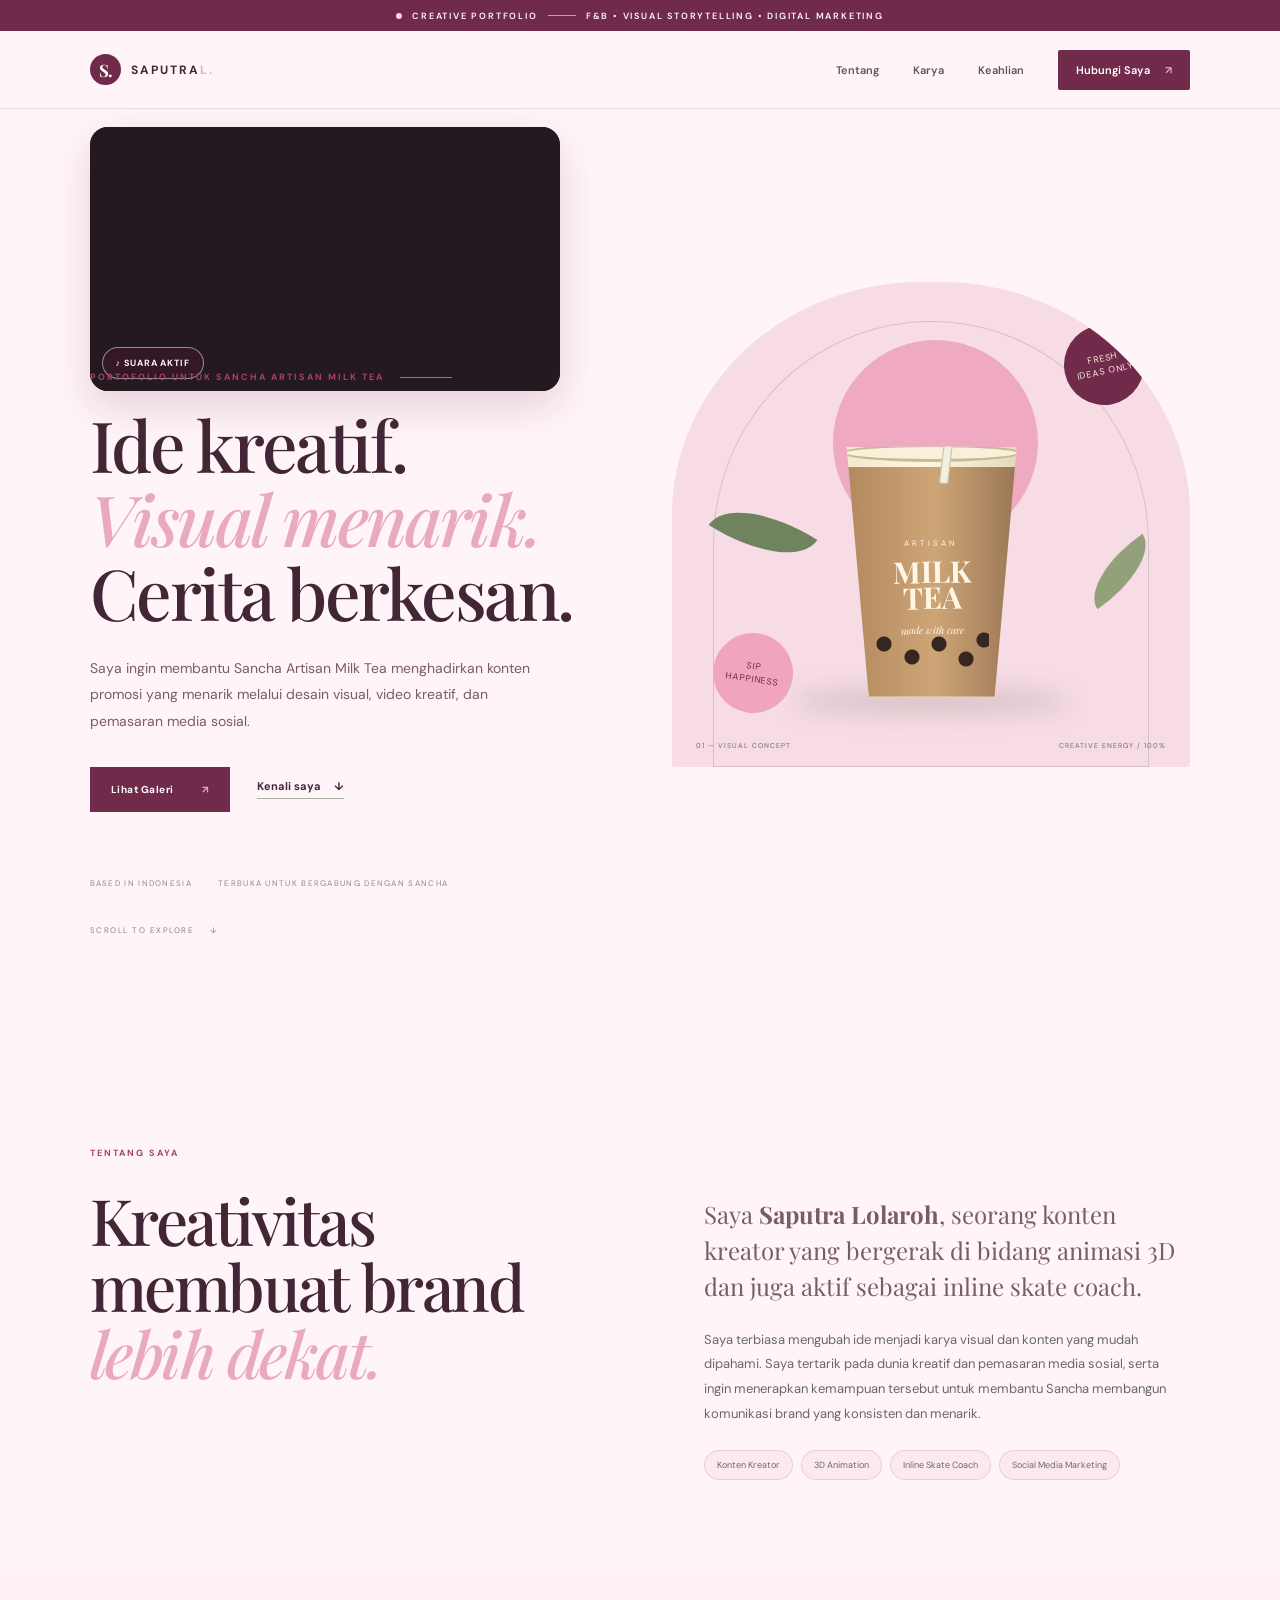
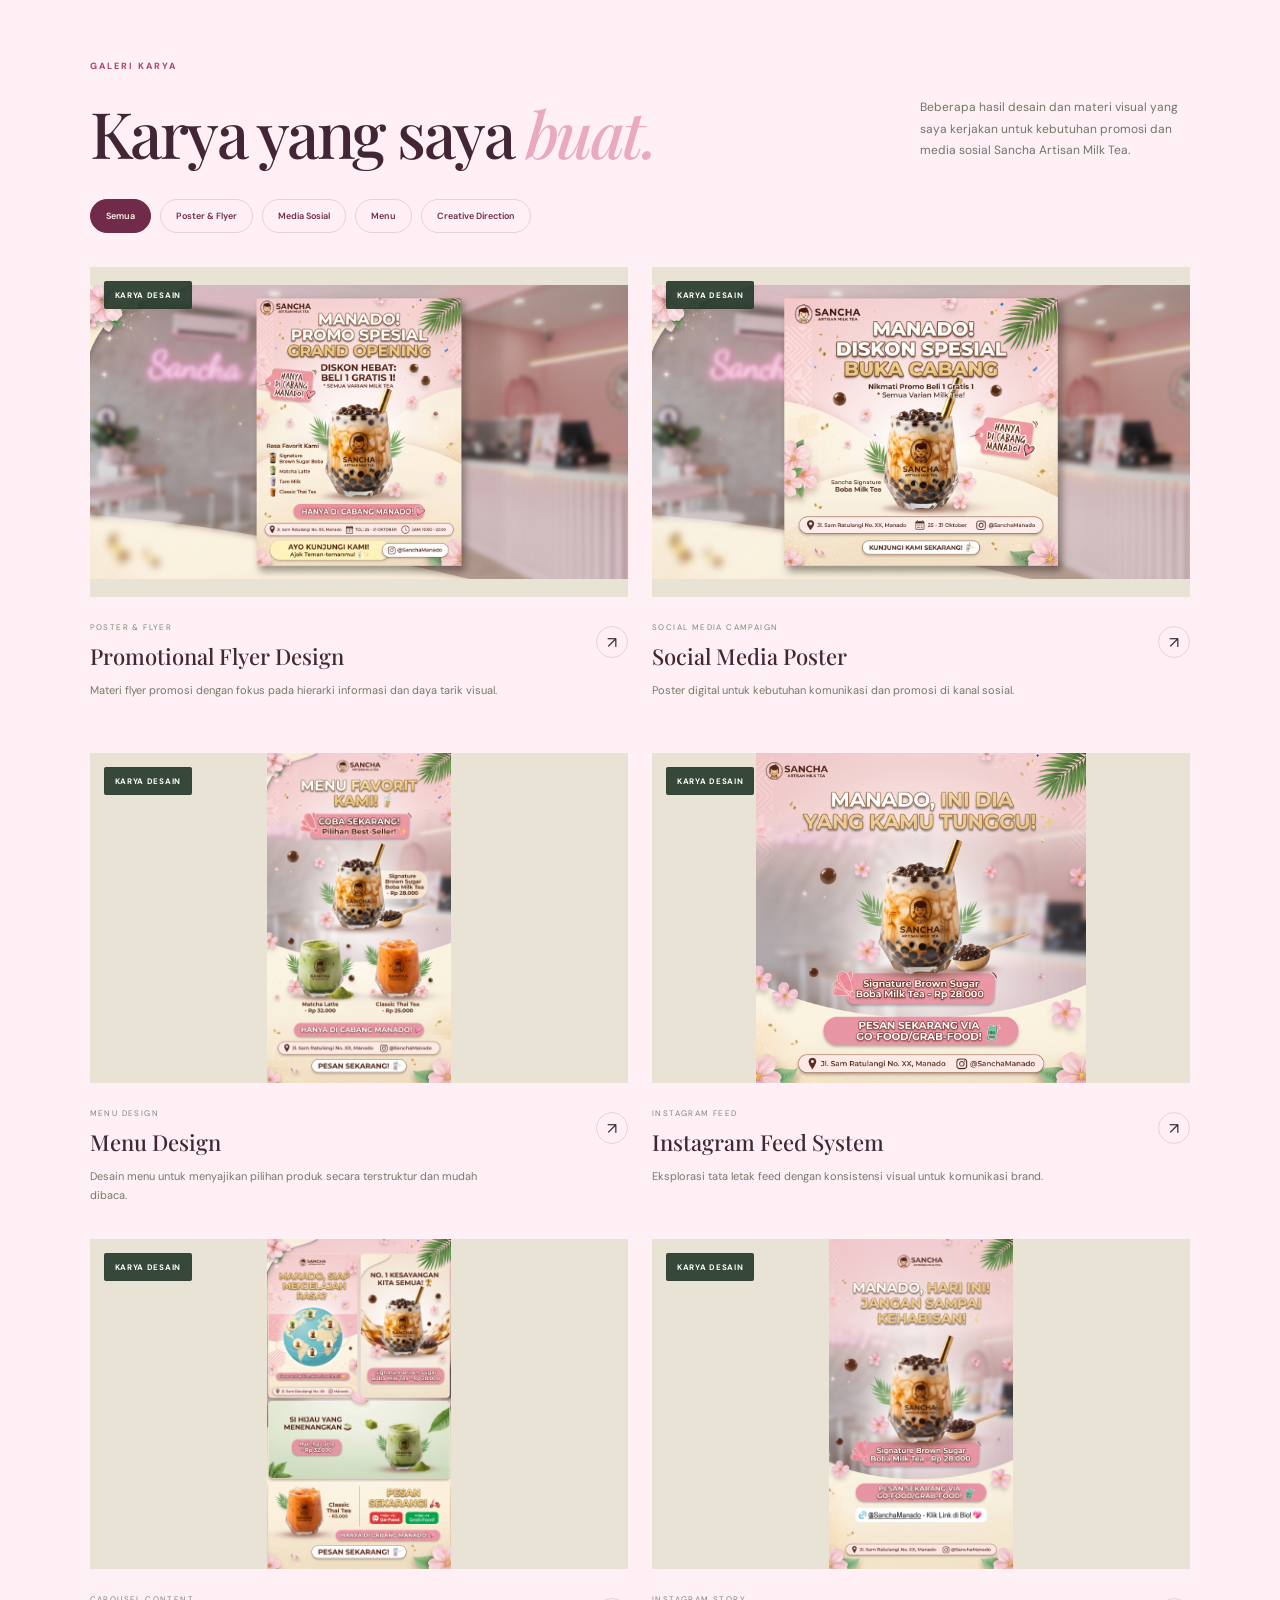
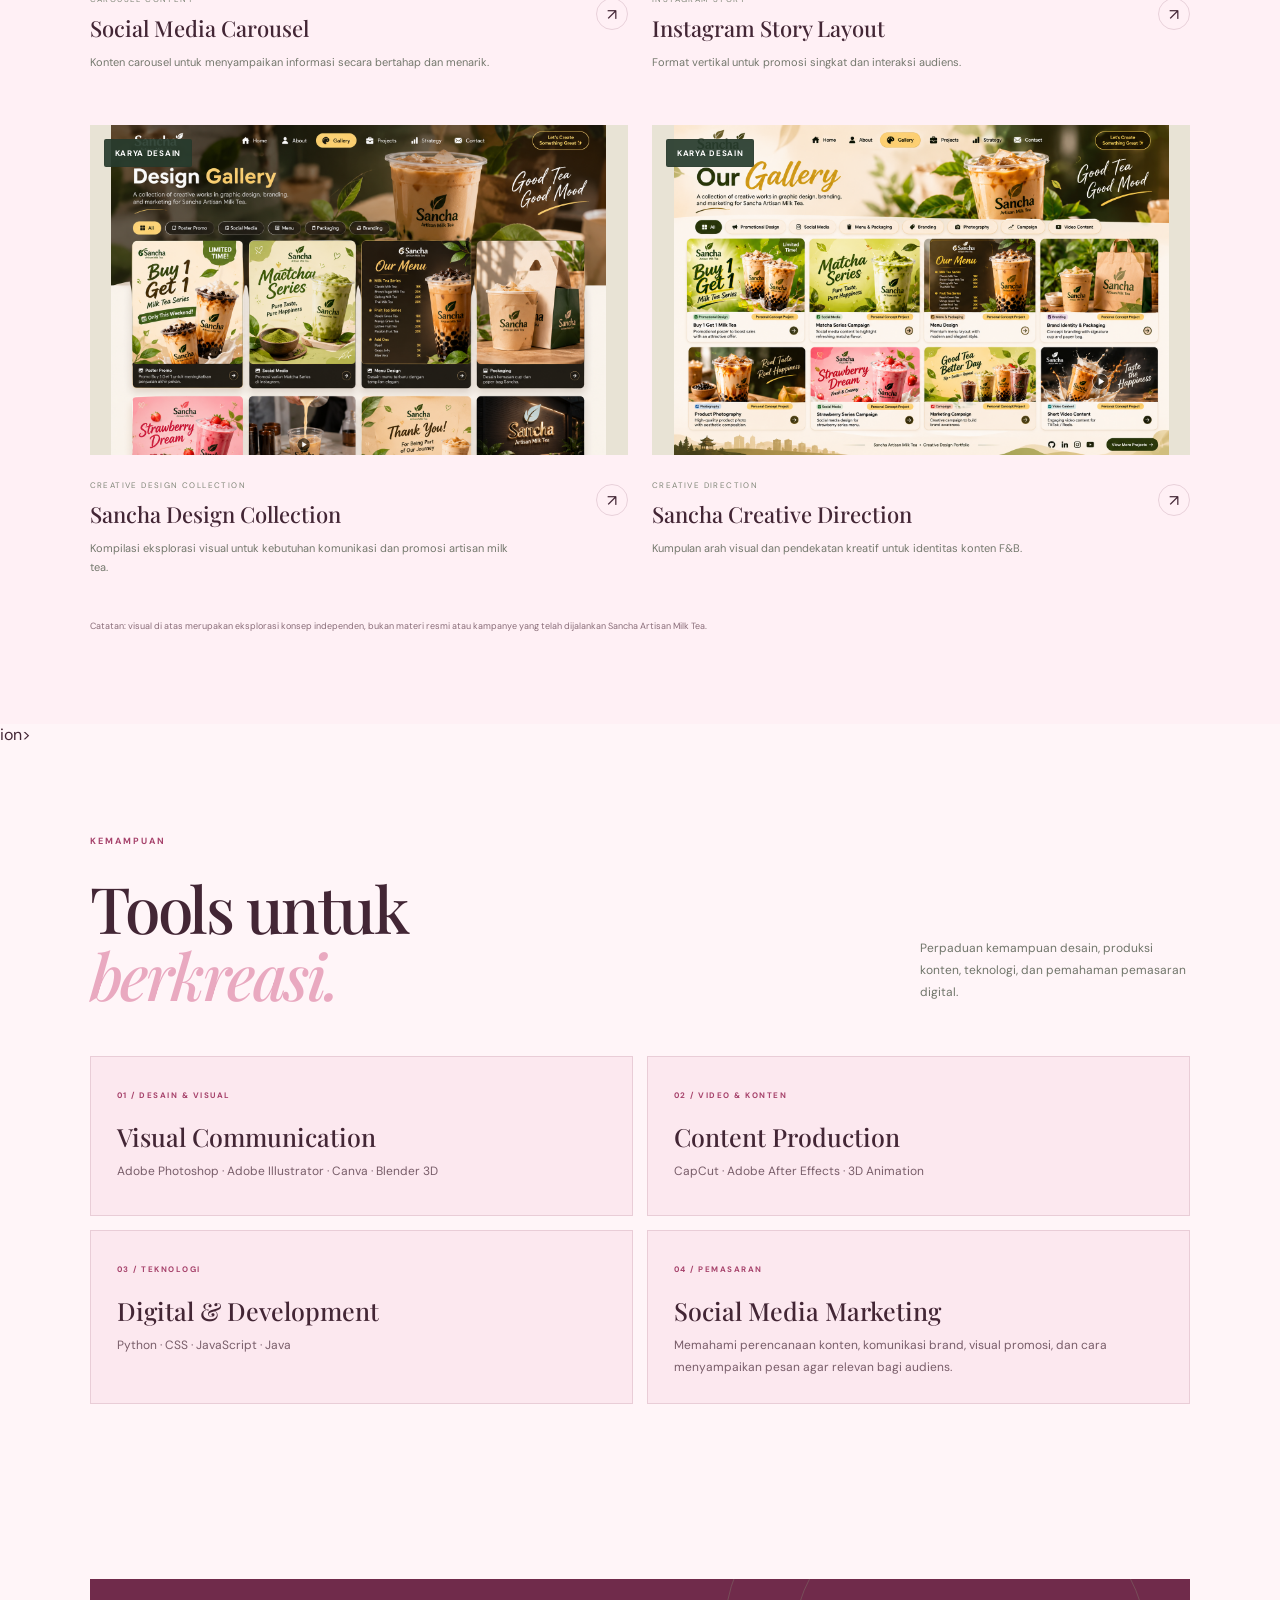
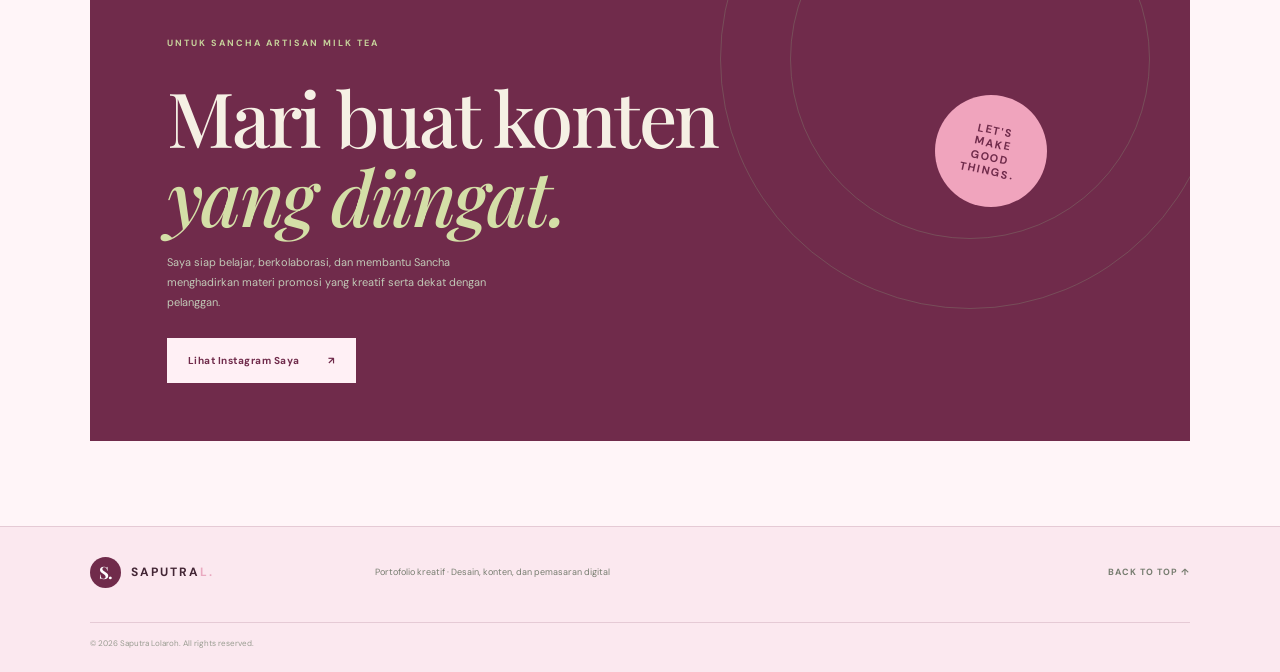
==== index.html @ 36042a4c "Set hero video to attempt audible autoplay" ====
<!doctype html>
<html lang="id">
<head>
  <meta charset="utf-8">
  <meta name="viewport" content="width=device-width, initial-scale=1">
  <meta name="theme-color" content="#f7f4ec">
  <meta name="description" content="Creative design, content creation, and digital marketing portfolio by Saputra Lolaroh.">
  <title>Saputra Lolaroh — Creative Design & Marketing</title>
  <link rel="preconnect" href="https://fonts.googleapis.com">
  <link rel="preconnect" href="https://fonts.gstatic.com" crossorigin>
  <link href="https://fonts.googleapis.com/css2?family=DM+Sans:wght@400;500;600;700&family=Playfair+Display:wght@500;600;700&display=swap" rel="stylesheet">
  <link rel="stylesheet" href="assets/css/style.css">
  <script defer src="assets/js/main.js"></script>
</head>
<body>
  <div class="announcement"><span class="dot"></span> CREATIVE PORTFOLIO <span class="announcement-line"></span> F&B • VISUAL STORYTELLING • DIGITAL MARKETING</div>
  <header class="site-header">
    <a class="brand" href="#home" aria-label="Saputra Lolaroh home"><span class="brand-mark">S.</span><span>SAPUTRA<span class="brand-light">L.</span></span></a>
    <button class="menu-toggle" aria-label="Buka navigasi" aria-expanded="false"><span></span><span></span></button>
    <nav class="nav-links" aria-label="Navigasi utama">
      <a href="#about">Tentang</a><a href="#work">Karya</a><a href="#skills">Keahlian</a>
      <a class="nav-contact" href="#contact">Hubungi Saya <span>↗</span></a>
    </nav>
  </header>
  <main>
    <section class="hero section-wrap" id="home">
      <div class="hero-video-bg"><video id="heroCreativeVideo" autoplay loop playsinline preload="auto"><source src="assets/videos/apalah%20estetik%2C%2C%20so%20muak%2C.mp4" type="video/mp4">Browser Anda tidak mendukung pemutaran video.</video><button class="hero-video-sound" type="button" aria-controls="heroCreativeVideo" aria-pressed="true">♪ SUARA AKTIF</button></div>
      <div class="hero-copy">
        <p class="eyebrow"><span>PORTOFOLIO UNTUK SANCHA ARTISAN MILK TEA</span><span class="eyebrow-rule"></span></p>
        <h1>Ide kreatif.<br><em>Visual menarik.</em><br>Cerita berkesan.</h1>
        <p class="hero-lead">Saya ingin membantu Sancha Artisan Milk Tea menghadirkan konten promosi yang menarik melalui desain visual, video kreatif, dan pemasaran media sosial.</p>
        <div class="hero-actions"><a class="button button-dark" href="#work">Lihat Galeri <span>↗</span></a><a class="text-link" href="#about">Kenali saya <span>↓</span></a></div>
        <div class="hero-meta"><span>BASED IN INDONESIA</span><span>TERBUKA UNTUK BERGABUNG DENGAN SANCHA</span></div>
      </div>
      <div class="hero-art" aria-label="Ilustrasi konseptual minuman artisan milk tea">
        <div class="art-sticker sticker-top">FRESH<br>IDEAS ONLY</div>
        <div class="sun-disc"></div><div class="art-leaf leaf-one"></div><div class="art-leaf leaf-two"></div>
        <div class="cup-shadow"></div><div class="drink-cup"><div class="cup-lid"></div><div class="cup-straw"></div><div class="cup-liquid"></div><div class="cup-pearls"></div><div class="cup-label"><small>ARTISAN</small><b>MILK<br>TEA</b><i>made with care</i></div></div>
        <div class="art-caption"><span>01 — VISUAL CONCEPT</span><span>CREATIVE ENERGY / 100%</span></div>
        <div class="art-sticker sticker-bottom">SIP<br>HAPPINESS</div>
      </div>
      <div class="hero-scroll">SCROLL TO EXPLORE <span>↓</span></div>
    </section>
    <section class="about section-wrap" id="about">
      <div class="section-kicker">TENTANG SAYA</div>
      <div class="about-grid"><h2>Kreativitas<br>membuat brand<br><em>lebih dekat.</em></h2><div class="about-text"><p class="large-copy">Saya <strong>Saputra Lolaroh</strong>, seorang konten kreator yang bergerak di bidang animasi 3D dan juga aktif sebagai inline skate coach.</p><p>Saya terbiasa mengubah ide menjadi karya visual dan konten yang mudah dipahami. Saya tertarik pada dunia kreatif dan pemasaran media sosial, serta ingin menerapkan kemampuan tersebut untuk membantu Sancha membangun komunikasi brand yang konsisten dan menarik.</p><div class="about-tags"><span>Konten Kreator</span><span>3D Animation</span><span>Inline Skate Coach</span><span>Social Media Marketing</span></div></div></div>
    </section>
    <section class="work-section" id="work">
      <div class="section-wrap">
        <div class="section-heading"><div><div class="section-kicker">GALERI KARYA</div><h2>Karya yang saya <em>buat.</em></h2></div><p>Beberapa hasil desain dan materi visual yang saya kerjakan untuk kebutuhan promosi dan media sosial Sancha Artisan Milk Tea.</p></div>
        <div class="work-grid">
          <article class="work-card work-feature"><a href="#contact" class="work-visual visual-campaign"><span class="concept-label">CONCEPT PROJECT</span><div class="campaign-sun"></div><div class="campaign-copy"><small>YOUR DAILY LITTLE JOY</small><strong>MAKE<br>IT A<br>MATCHA<br>MOMENT.</strong><i>sip • smile • repeat</i></div><div class="campaign-cup">M</div><span class="visual-index">01 / CAMPAIGN ART</span></a><div class="work-info"><div><span class="work-type">CAMPAIGN VISUAL</span><h3>Matcha Moment</h3></div><span class="work-arrow">↗</span></div><p class="work-description">Arah visual promosi minuman matcha dengan nuansa playful, fresh, dan mudah dikenali di media sosial.</p></article>
          <article class="work-card"><a href="#contact" class="work-visual visual-social"><span class="concept-label">CONCEPT PROJECT</span><div class="social-top">A LITTLE<br><em>ME-TIME.</em></div><div class="social-glass"><div></div></div><div class="social-bottom">TAKE A SIP<br>AND RESET.</div><span class="visual-index">02 / SOCIAL POST</span></a><div class="work-info"><div><span class="work-type">SOCIAL MEDIA</span><h3>Slow Sip Sunday</h3></div><span class="work-arrow">↗</span></div><p class="work-description">Konsep konten lifestyle untuk membangun kedekatan emosional dengan audiens.</p></article>
          <article class="work-card"><a href="#contact" class="work-visual visual-menu"><span class="concept-label">CONCEPT PROJECT</span><div class="menu-sheet"><small>THE ART OF TEA</small><b>Find your<br>perfect blend.</b><span>01 — CLASSIC MILK TEA</span><span>02 — BROWN SUGAR</span><span>03 — MATCHA CLOUD</span><i>BREWED FOR YOUR MOMENT</i></div><span class="visual-index">03 / MENU DIRECTION</span></a><div class="work-info"><div><span class="work-type">MENU & BRANDING</span><h3>The Tea Edit</h3></div><span class="work-arrow">↗</span></div><p class="work-description">Eksplorasi layout menu yang editorial, rapi, dan membantu pelanggan memilih produk.</p></article>
          <article class="work-card"><a href="#contact" class="work-visual visual-photo"><span class="concept-label">CONCEPT PROJECT</span><div class="photo-orb"></div><div class="photo-glass"><span></span><b>TEA<br>TIME</b></div><div class="photo-caption">A MOMENT<br>WORTH SAVORING</div><span class="visual-index">04 / PRODUCT STORY</span></a><div class="work-info"><div><span class="work-type">PRODUCT STORYTELLING</span><h3>Made to Savor</h3></div><span class="work-arrow">↗</span></div><p class="work-description">Konsep art direction untuk menonjolkan tekstur, warna, dan daya tarik produk minuman.</p></article>
        </div>
        <p class="portfolio-note">Catatan: visual di atas merupakan eksplorasi konsep independen, bukan materi resmi atau kampanye yang telah dijalankan Sancha Artisan Milk Tea.</p>
      </div>
    </section>

ion>
    <section class="skills-section section-wrap" id="skills">
      <div class="section-heading"><div><div class="section-kicker">KEMAMPUAN</div><h2>Tools untuk<br><em>berkreasi.</em></h2></div><p>Perpaduan kemampuan desain, produksi konten, teknologi, dan pemahaman pemasaran digital.</p></div>
      <div class="skills-groups">
        <article class="skill-group"><span>01 / DESAIN & VISUAL</span><h3>Visual Communication</h3><p>Adobe Photoshop · Adobe Illustrator · Canva · Blender 3D</p></article>
        <article class="skill-group"><span>02 / VIDEO & KONTEN</span><h3>Content Production</h3><p>CapCut · Adobe After Effects · 3D Animation</p></article>
        <article class="skill-group"><span>03 / TEKNOLOGI</span><h3>Digital & Development</h3><p>Python · CSS · JavaScript · Java</p></article>
        <article class="skill-group"><span>04 / PEMASARAN</span><h3>Social Media Marketing</h3><p>Memahami perencanaan konten, komunikasi brand, visual promosi, dan cara menyampaikan pesan agar relevan bagi audiens.</p></article>
      </div>
    </section>
    <section class="contact section-wrap" id="contact"><div class="contact-card"><div class="section-kicker">UNTUK SANCHA ARTISAN MILK TEA</div><h2>Mari buat konten<br><em>yang diingat.</em></h2><p>Saya siap belajar, berkolaborasi, dan membantu Sancha menghadirkan materi promosi yang kreatif serta dekat dengan pelanggan.</p><a class="button button-light" href="https://www.instagram.com/lolaroh_saputra/" target="_blank" rel="noopener noreferrer">Lihat Instagram Saya <span>↗</span></a><div class="contact-orbit orbit-a"></div><div class="contact-orbit orbit-b"></div><div class="contact-stamp">LET'S<br>MAKE<br>GOOD<br>THINGS.</div></div></section>
  </main>
  <footer class="footer"><a class="brand" href="#home"><span class="brand-mark">S.</span><span>SAPUTRA<span class="brand-light">L.</span></span></a><p>Portofolio kreatif · Desain, konten, dan pemasaran digital</p><a href="#home">BACK TO TOP ↑</a><small>© <span id="year"></span> Saputra Lolaroh. All rights reserved.</small></footer>
</body>
</html>
---- assets/css/style.css ----
:root{--paper:#f7f4ec;--ink:#202b22;--green:#536b45;--deep:#263b2d;--lime:#d9e4a6;--peach:#edaa88;--muted:#777b6f;--line:rgba(32,43,34,.16);--serif:"Playfair Display",Georgia,serif;--sans:"DM Sans",Arial,sans-serif}*{box-sizing:border-box}html{scroll-behavior:smooth;scroll-padding-top:90px}body{margin:0;background:var(--paper);color:var(--ink);font-family:var(--sans);-webkit-font-smoothing:antialiased}a{color:inherit;text-decoration:none}.announcement{height:31px;background:var(--deep);color:#f5f1e8;display:flex;align-items:center;justify-content:center;gap:10px;font-size:9px;letter-spacing:1.8px;font-weight:600}.dot{width:6px;height:6px;background:var(--lime);border-radius:50%}.announcement-line{height:1px;width:28px;background:#87917d}.site-header{height:78px;padding:0 7vw;display:flex;align-items:center;justify-content:space-between;border-bottom:1px solid var(--line);position:sticky;top:0;background:rgba(247,244,236,.94);backdrop-filter:blur(14px);z-index:20}.brand{display:flex;align-items:center;gap:10px;font-size:12px;font-weight:700;letter-spacing:2px}.brand-mark{width:31px;height:31px;border-radius:50%;background:var(--green);color:white;display:grid;place-items:center;font-family:var(--serif);font-size:17px;letter-spacing:-1px}.brand-light{color:#8d9c70}.nav-links{display:flex;align-items:center;gap:34px;font-size:11px;font-weight:600}.nav-links>a:not(.nav-contact){color:#555d52;transition:color .2s}.nav-links>a:hover{color:var(--green)}.nav-contact{background:var(--deep);color:white;padding:13px 18px;border-radius:2px}.nav-contact span{margin-left:12px;color:var(--lime)}.menu-toggle{display:none;background:none;border:0}.section-wrap{width:min(1120px,86vw);margin:auto}.hero{min-height:670px;display:grid;grid-template-columns:1fr 1fr;align-items:center;gap:5vw;position:relative;padding-top:52px;padding-bottom:95px}.eyebrow,.section-kicker{font-size:9px;letter-spacing:2px;font-weight:700;color:var(--green)}.eyebrow{display:flex;align-items:center;gap:16px;margin-bottom:25px}.eyebrow-rule{height:1px;width:52px;background:var(--green)}h1,h2,h3,p{margin-top:0}h1,h2{font-family:var(--serif);font-weight:500;letter-spacing:-2.5px}h1{font-size:clamp(54px,6vw,82px);line-height:.99;margin-bottom:25px}h1 em,h2 em{font-weight:500;color:var(--green)}.hero-lead{max-width:420px;font-size:14px;line-height:1.9;color:#62675e}.hero-actions{display:flex;align-items:center;gap:27px;margin-top:32px}.button{display:inline-flex;align-items:center;gap:28px;padding:16px 21px;font-size:10px;font-weight:700;letter-spacing:.5px;transition:transform .2s,background .2s}.button:hover{transform:translateY(-3px)}.button-dark{background:var(--deep);color:white}.button-dark span{color:var(--lime)}.text-link{font-size:11px;font-weight:700;border-bottom:1px solid #aab19f;padding-bottom:5px}.text-link span{margin-left:10px}.hero-meta{display:flex;gap:26px;margin-top:66px;color:#8a8c81;font-size:8px;letter-spacing:1.3px}.hero-art{height:485px;position:relative;background:#e8e9d8;overflow:hidden;border-radius:48% 48% 3px 3px;isolation:isolate}.hero-art:before{content:"";position:absolute;inset:8% 8% 0;border:1px solid rgba(83,107,69,.22);border-radius:50% 50% 0 0}.sun-disc{position:absolute;width:205px;height:205px;border-radius:50%;background:#e9b08c;top:12%;left:31%;opacity:.9}.drink-cup{position:absolute;width:185px;height:250px;left:calc(50% - 92px);top:34%;background:linear-gradient(90deg,#f2e7c9,#fff6df 48%,#e4d5b5);clip-path:polygon(4% 0,96% 0,84% 100%,16% 100%);box-shadow:0 30px 40px #394c3030}.cup-lid{position:absolute;top:-3px;left:2%;width:96%;height:18px;border-radius:50%;background:#f8f0db;border:3px solid #c6b995}.cup-straw{position:absolute;z-index:3;width:9px;height:115px;background:#f4f0df;top:-78px;left:58%;transform:rotate(7deg);border:1px solid #c8bca0}.cup-liquid{position:absolute;inset:20px 0 0;background:linear-gradient(90deg,#a8794e,#c69a68 52%,#8b6545);opacity:.88;clip-path:polygon(0 0,100% 0,84% 100%,16% 100%)}.cup-pearls{position:absolute;z-index:2;bottom:20px;left:35px;width:115px;height:45px;background:radial-gradient(circle at 10px 12px,#35271f 0 7px,transparent 8px),radial-gradient(circle at 38px 25px,#35271f 0 7px,transparent 8px),radial-gradient(circle at 65px 12px,#35271f 0 7px,transparent 8px),radial-gradient(circle at 92px 27px,#35271f 0 7px,transparent 8px),radial-gradient(circle at 110px 8px,#35271f 0 7px,transparent 8px)}.cup-label{position:absolute;z-index:4;top:83px;left:28px;width:130px;text-align:center;color:#fff7e5;transform:rotate(-1deg)}.cup-label small{font-size:8px;letter-spacing:3px}.cup-label b{display:block;font-family:var(--serif);font-size:30px;line-height:.85;margin:8px 0}.cup-label i{font-family:var(--serif);font-size:10px}.cup-shadow{position:absolute;bottom:11%;left:23%;width:54%;height:23px;background:#4c5b3d35;filter:blur(12px);border-radius:50%}.art-leaf{position:absolute;width:100px;height:45px;background:#6f835e;border-radius:100% 0 100% 0;z-index:2}.leaf-one{left:8%;top:47%;transform:rotate(32deg)}.leaf-two{right:4%;top:55%;transform:rotate(145deg) scale(.8);background:#93a17a}.art-sticker{position:absolute;z-index:5;background:var(--deep);color:#f6f0de;width:80px;height:80px;border-radius:50%;display:grid;place-content:center;text-align:center;font-size:9px;line-height:1.4;letter-spacing:1px;transform:rotate(-12deg)}.sticker-top{top:9%;right:9%}.sticker-bottom{bottom:11%;left:8%;background:var(--peach);color:var(--deep);transform:rotate(9deg)}.art-caption{position:absolute;bottom:17px;left:24px;right:24px;display:flex;justify-content:space-between;font-size:7px;letter-spacing:1px;color:#64715b}.hero-scroll{position:absolute;bottom:27px;left:0;font-size:8px;letter-spacing:1.5px;color:#85887e}.hero-scroll span{margin-left:12px}.ticker{background:var(--lime);overflow:hidden;white-space:nowrap;padding:17px 0;color:var(--deep);font-size:10px;letter-spacing:2px;font-weight:700}.ticker div{width:max-content;animation:marquee 28s linear infinite}.ticker b{padding:0 32px;color:var(--green)}@keyframes marquee{to{transform:translateX(-40%)}}.about{padding-top:125px;padding-bottom:130px}.section-kicker{margin-bottom:28px}.about-grid{display:grid;grid-template-columns:1fr 1fr;gap:10vw}.about h2,.section-heading h2,.services h2,.process-grid h2,.contact h2{font-size:clamp(48px,5vw,68px);line-height:1.04;margin:0}.about-text{padding-top:9px;max-width:480px}.large-copy{font-family:var(--serif);font-size:24px;line-height:1.5;color:var(--deep)}.about-text>p:not(.large-copy){font-size:13px;line-height:1.9;color:#666b60}.about-tags{display:flex;flex-wrap:wrap;gap:8px;margin-top:24px}.about-tags span{border:1px solid var(--line);border-radius:30px;padding:8px 12px;font-size:9px;color:#68705f}.work-section{background:#eeeee4;padding:105px 0 110px}.section-heading{display:flex;justify-content:space-between;align-items:end;margin-bottom:48px}.section-heading h2{font-size:clamp(48px,5vw,66px)}.section-heading>p{width:270px;font-size:12px;line-height:1.8;color:#70756a;margin:0 0 5px}.work-grid{display:grid;grid-template-columns:1fr 1fr;gap:55px 28px}.work-card{min-width:0}.work-visual{height:340px;display:block;position:relative;overflow:hidden}.concept-label{position:absolute;top:17px;left:17px;z-index:5;font-size:7px;letter-spacing:1.3px;background:#f7f4ec;color:var(--deep);padding:7px 9px}.visual-index{position:absolute;bottom:15px;left:17px;font-size:7px;letter-spacing:1.4px;color:rgba(255,255,255,.85)}.visual-campaign{background:#d6dfbb;color:#30412d}.campaign-sun{position:absolute;width:200px;height:200px;border-radius:50%;background:#f1b18e;right:11%;top:14%}.campaign-copy{position:absolute;z-index:2;left:10%;top:20%;display:flex;flex-direction:column}.campaign-copy small{font-size:8px;letter-spacing:2px}.campaign-copy strong{font-family:var(--serif);font-size:52px;line-height:.86;letter-spacing:-2px;margin:12px 0}.campaign-copy i{font-family:var(--serif);font-size:13px}.campaign-cup{position:absolute;right:13%;bottom:13%;width:104px;height:150px;background:linear-gradient(90deg,#b8c58d,#f3e9c6 55%,#a9b47e);clip-path:polygon(0 0,100% 0,83% 100%,17% 100%);display:grid;place-items:center;font-family:var(--serif);font-size:40px;color:#64784c;transform:rotate(9deg);box-shadow:0 15px 25px #4e5e3430}.visual-social{background:#dfb29a;color:#453a2e}.social-top{position:absolute;top:17%;left:12%;font-family:var(--serif);font-size:42px;line-height:.9}.social-top em{color:#f8e7ca}.social-glass{position:absolute;width:126px;height:170px;right:18%;bottom:10%;background:linear-gradient(90deg,#f3e0bcaa,#fff4d9dd 48%,#d7c29b99);clip-path:polygon(4% 0,96% 0,84% 100%,16% 100%);border:1px solid #fff9}.social-glass:before{content:"";position:absolute;top:-10px;left:0;width:100%;height:20px;border-radius:50%;background:#fff0d5;border:2px solid #aa9877}.social-glass div{position:absolute;inset:18px 0 0;background:linear-gradient(#a47b56,#d4b17d);opacity:.8}.social-bottom{position:absolute;left:12%;bottom:16%;font-size:9px;line-height:1.6;letter-spacing:2px;font-weight:700}.visual-menu{background:#536b45;color:#f8f2e5;display:grid;place-items:center}.menu-sheet{width:65%;height:77%;background:#f3eddd;color:#364632;padding:24px 27px;display:flex;flex-direction:column;box-shadow:12px 13px 0 #2f432d}.menu-sheet small{font-size:7px;letter-spacing:2px}.menu-sheet b{font-family:var(--serif);font-size:28px;line-height:1.05;margin:15px 0 18px}.menu-sheet span{font-size:8px;letter-spacing:.7px;padding:9px 0;border-top:1px solid #c7c8b7}.menu-sheet i{font-size:7px;letter-spacing:1.5px;margin-top:auto}.visual-photo{background:#e9d5b5;color:#3d4934}.photo-orb{position:absolute;width:230px;height:230px;border-radius:50%;background:#d39b6c;top:8%;left:25%}.photo-glass{position:absolute;left:38%;top:20%;width:130px;height:210px;background:linear-gradient(90deg,#b1a276dd,#fff2c7e8 50%,#9e8c5ddd);clip-path:polygon(0 0,100% 0,84% 100%,16% 100%);display:grid;place-content:center;text-align:center;transform:rotate(-8deg);box-shadow:0 20px 20px #5d493333}.photo-glass:before{content:"";position:absolute;top:-8px;left:0;width:100%;height:20px;border-radius:50%;background:#f7edcf;border:2px solid #9b8b65}.photo-glass span{position:absolute;bottom:15px;left:20px;width:90px;height:35px;background:radial-gradient(circle,#493326 0 6px,transparent 7px) 0 0/23px 20px}.photo-glass b{font-family:var(--serif);font-size:30px;color:#526044}.photo-caption{position:absolute;left:9%;top:18%;font-size:9px;letter-spacing:2px;line-height:1.7}.work-info{display:flex;align-items:center;justify-content:space-between;margin-top:17px}.work-type{font-size:8px;letter-spacing:1.4px;color:#818779}.work-info h3{font-family:var(--serif);font-size:25px;font-weight:500;margin:6px 0 0}.work-arrow{width:32px;height:32px;border:1px solid var(--line);border-radius:50%;display:grid;place-items:center}.work-description{font-size:11px;line-height:1.7;color:#74786d;max-width:420px;margin:10px 0 0}.portfolio-note{font-size:9px;color:#85897e;line-height:1.7;margin:42px 0 0}.services{padding-top:120px;padding-bottom:120px}.services-head{display:flex;justify-content:space-between;align-items:end;margin-bottom:48px}.services-head>p{width:285px;font-size:12px;line-height:1.8;color:#70756a;margin-bottom:5px}.service-list{border-top:1px solid var(--line)}.service-row{display:grid;grid-template-columns:70px 1fr 35px;align-items:center;padding:25px 4px;border-bottom:1px solid var(--line);transition:padding .25s}.service-row:hover{padding-left:14px;padding-right:14px}.service-no{font-size:10px;color:#929889}.service-row h3{font-family:var(--serif);font-weight:500;font-size:22px;margin:0 0 5px}.service-row p{font-size:10px;color:#7a7e73;margin:0}.service-symbol{font-size:18px;color:var(--green)}.toolkit{display:grid;grid-template-columns:170px 1fr;gap:20px;padding-top:36px}.toolkit>span{font-size:8px;letter-spacing:1.5px;color:#7b8274;font-weight:700}.toolkit>div{display:flex;flex-wrap:wrap;gap:10px;align-items:center}.toolkit b{font-size:9px;font-weight:600;padding:9px 13px;border:1px solid var(--line);border-radius:2px}.toolkit small{flex-basis:100%;font-size:9px;color:#898d82;margin-top:6px}.process-section{background:#e9e9dc;padding:105px 0}.process-grid{display:grid;grid-template-columns:1fr 1fr;gap:10vw}.process-intro{font-size:12px;line-height:1.8;color:#6e7468;max-width:320px;margin-top:23px}.steps{border-top:1px solid var(--line)}.step{display:grid;grid-template-columns:45px 1fr;gap:10px;padding:20px 0;border-bottom:1px solid var(--line)}.step>span{font-size:9px;color:var(--green);padding-top:5px}.step h3{font-family:var(--serif);font-size:20px;font-weight:500;margin:0 0 4px}.step p{font-size:10px;line-height:1.7;color:#74796e;margin:0}.contact{padding-top:110px;padding-bottom:110px}.contact-card{min-height:390px;background:var(--deep);color:#f5f0e4;position:relative;overflow:hidden;padding:58px 7%;isolation:isolate}.contact-card .section-kicker{color:#c6d29b}.contact h2{font-size:clamp(52px,6vw,76px);position:relative;z-index:2}.contact h2 em{color:#d4dfa7}.contact-card>p{position:relative;z-index:2;max-width:350px;font-size:11px;line-height:1.8;color:#c1c9b7;margin:18px 0 25px}.button-light{background:var(--lime);color:var(--deep);position:relative;z-index:3}.contact-orbit{position:absolute;border:1px solid #84947655;border-radius:50%;z-index:-1}.orbit-a{width:500px;height:500px;right:-30px;top:-170px}.orbit-b{width:360px;height:360px;right:40px;top:-100px}.contact-stamp{position:absolute;right:13%;top:25%;width:112px;height:112px;border-radius:50%;background:var(--peach);color:var(--deep);display:grid;place-content:center;text-align:center;font-size:11px;line-height:1.25;font-weight:700;letter-spacing:1.5px;transform:rotate(12deg)}.footer{padding:30px 7vw 24px;border-top:1px solid var(--line);display:grid;grid-template-columns:1fr 2fr 1fr;align-items:center;gap:20px}.footer p,.footer>a:not(.brand){font-size:9px;color:#777d70;margin:0}.footer>a:not(.brand){text-align:right;letter-spacing:1px;font-weight:700}.footer small{grid-column:1/-1;font-size:8px;color:#999c91;margin-top:14px;padding-top:15px;border-top:1px solid var(--line)}.reveal{opacity:0;transform:translateY(18px);transition:opacity .7s ease,transform .7s ease}.reveal.visible{opacity:1;transform:none}@media(max-width:800px){.site-header{padding:0 6vw}.nav-links{gap:18px}.hero{width:88vw;gap:3vw}.hero-art{height:400px}.hero-meta{gap:12px;flex-wrap:wrap}.section-wrap{width:88vw}.work-visual{height:290px}.campaign-copy strong{font-size:43px}.services-head>p,.section-heading>p{width:230px}}@media(max-width:620px){.announcement{font-size:7px;letter-spacing:1px}.site-header{height:68px}.menu-toggle{display:flex;flex-direction:column;gap:5px;padding:8px}.menu-toggle span{width:23px;height:1px;background:var(--deep);transition:transform .2s}.nav-links{display:none;position:absolute;top:68px;left:0;right:0;background:var(--paper);padding:25px 7vw 30px;flex-direction:column;align-items:flex-start;border-bottom:1px solid var(--line);gap:22px}.nav-links.open{display:flex}.menu-toggle[aria-expanded=true] span:first-child{transform:translateY(3px) rotate(45deg)}.menu-toggle[aria-expanded=true] span:last-child{transform:translateY(-3px) rotate(-45deg)}.hero{grid-template-columns:1fr;padding-top:62px;padding-bottom:80px;gap:40px}.hero-copy{order:1}.hero-art{order:2;height:390px;width:100%;max-width:430px;margin:auto}.hero-scroll{bottom:27px}.hero-meta{margin-top:42px;font-size:7px}h1{font-size:59px}.about{padding-top:85px;padding-bottom:90px}.about-grid,.process-grid{grid-template-columns:1fr;gap:28px}.about h2,.section-heading h2,.services h2,.process-grid h2{font-size:52px}.large-copy{font-size:22px}.work-section{padding:80px 0}.section-heading,.services-head{display:block}.section-heading>p,.services-head>p{width:auto;max-width:350px;margin-top:18px}.work-grid{grid-template-columns:1fr;gap:38px}.work-visual{height:340px}.campaign-copy strong{font-size:54px}.services{padding-top:85px;padding-bottom:85px}.service-row{grid-template-columns:35px 1fr 25px;padding:20px 0}.service-row h3{font-size:18px}.service-row p{max-width:300px;line-height:1.7}.toolkit{grid-template-columns:1fr;gap:15px}.process-section{padding:80px 0}.contact{padding-top:75px;padding-bottom:75px}.contact-card{padding:42px 8%;min-height:410px}.contact h2{font-size:55px}.contact-stamp{right:8%;top:auto;bottom:25px;width:85px;height:85px;font-size:9px}.contact-card>p{max-width:245px}.footer{grid-template-columns:1fr 1fr;padding:26px 6vw}.footer p{grid-column:1/-1;grid-row:2}.footer>a:not(.brand){grid-column:2;grid-row:1}.footer small{grid-row:3}}@media(prefers-reduced-motion:reduce){*,*::before,*::after{scroll-behavior:auto!important;animation-duration:.01ms!important;transition-duration:.01ms!important}}

/* Gallery concept artwork cards */
.gallery-filters{display:flex;flex-wrap:wrap;gap:9px;margin:-16px 0 34px}
.gallery-filter{border:1px solid var(--line);background:transparent;color:var(--deep);border-radius:30px;padding:10px 15px;font:600 9px var(--sans);cursor:pointer;transition:all .2s}
.gallery-filter:hover,.gallery-filter.active{background:var(--deep);color:#fff7e8;border-color:var(--deep)}
.gallery-card[hidden]{display:none}
.gallery-art{height:300px;position:relative;overflow:hidden;background:#e7e8d9}
.gallery-art img{display:block;width:100%;height:100%;object-fit:cover;transition:transform .5s ease}
.gallery-card:hover .gallery-art img{transform:scale(1.035)}
.gallery-concept-label{position:absolute;left:14px;top:14px;background:rgba(247,244,236,.94);color:var(--deep);border:1px solid rgba(32,43,34,.12);border-radius:2px;padding:8px 10px;font-size:8px;letter-spacing:.7px;font-weight:700;text-transform:uppercase}
.gallery-card .work-info h3{font-size:22px}
.gallery-card .work-description{min-height:38px}
@media(max-width:620px){.gallery-filters{margin:-5px 0 25px;gap:7px}.gallery-filter{padding:9px 12px;font-size:8px}.gallery-art{height:300px}}

/* Expanded media, portfolio and documentation sections */
.gallery-art{display:block;height:clamp(230px,28vw,360px);position:relative;overflow:hidden;background:#e8e3d5}
.gallery-art img{width:100%;height:100%;display:block;object-fit:cover;transition:transform .55s ease}
.gallery-card:hover .gallery-art img{transform:scale(1.035)}
.gallery-open{position:absolute;right:14px;bottom:14px;padding:9px 12px;background:#f7f4ec;color:#273a2b;font-size:9px;letter-spacing:1px;font-weight:700;opacity:0;transform:translateY(5px);transition:.25s}
.gallery-art:hover .gallery-open,.gallery-art:focus-visible .gallery-open{opacity:1;transform:none}
.media-section{padding-top:100px;padding-bottom:110px}
.video-grid{display:grid;grid-template-columns:repeat(2,minmax(0,1fr));gap:24px;margin-top:34px}
.video-card{background:#fffdf8;border:1px solid var(--line);padding:12px}
.video-card video{display:block;width:100%;aspect-ratio:16/9;object-fit:cover;background:#20251f}
.video-meta{padding:18px 8px 8px}
.video-meta>span,.project-kind{font-size:9px;letter-spacing:1.6px;color:#8a7549;font-weight:700}
.video-meta h3{font-family:var(--serif);font-size:25px;margin:8px 0}
.video-meta p,.project-link-card p,.resource-panel p{font-size:13px;line-height:1.7;color:var(--muted)}
.projects-section{background:#eae8dc;padding:105px 0 110px}
.project-link-grid{display:grid;grid-template-columns:repeat(3,minmax(0,1fr));gap:14px;margin-top:35px}
.project-link-card{display:flex;flex-direction:column;min-height:220px;padding:24px;background:#f8f6ef;border:1px solid rgba(40,55,39,.12);color:var(--deep);text-decoration:none;transition:transform .25s,border-color .25s}
.project-link-card:hover{transform:translateY(-4px);border-color:#a68c55}
.project-link-card h3{font-family:var(--serif);font-size:24px;line-height:1.15;margin:18px 0 8px}
.project-link-card p{margin:0 0 20px}
.project-visit{margin-top:auto;font-size:10px;letter-spacing:1px;text-transform:uppercase;font-weight:700}
.resource-panel{display:grid;grid-template-columns:1fr 1.2fr;gap:30px;margin-top:28px;padding:30px;background:#263a2c;color:#f7f4ec}
.resource-panel h3{font-family:var(--serif);font-size:27px;margin:10px 0}
.resource-panel p{color:#d2d5c8}
.resource-links{display:grid;gap:10px;align-content:center}
.resource-links a{display:flex;justify-content:space-between;gap:16px;padding:14px 0;border-bottom:1px solid rgba(255,255,255,.2);color:#fff;text-decoration:none;font-size:13px}
.resource-links a span{color:#d7bb7d;white-space:nowrap;font-size:10px}
@media(max-width:760px){.project-link-grid{grid-template-columns:repeat(2,minmax(0,1fr))}.resource-panel{grid-template-columns:1fr}.video-grid{grid-template-columns:1fr}}
@media(max-width:520px){.project-link-grid{grid-template-columns:1fr}.project-link-card{min-height:185px}.media-section{padding-top:70px;padding-bottom:75px}.projects-section{padding:75px 0}}


/* Homepage refinement: simpler hierarchy and uncropped native video ratios */
.video-grid{align-items:start}
.video-card{min-width:0;overflow:hidden;padding:10px}
.video-frame{width:100%;display:flex;align-items:center;justify-content:center;overflow:hidden;background:#171a16}
.video-card video{display:block;width:100%;height:auto;max-height:560px;aspect-ratio:auto;object-fit:contain;background:#171a16}
.video-meta{padding:17px 9px 9px}
.video-meta p{margin-bottom:0}
@media(max-width:760px){
  .video-grid{grid-template-columns:1fr;gap:20px}
  .video-card video{max-height:min(72vh,620px)}
}
@media(max-width:520px){
  .video-card{padding:8px}
  .video-meta h3{font-size:22px}
}

/* Focused Sancha application portfolio */
.hero{min-height:620px}.hero h1{font-size:clamp(48px,5.5vw,74px);line-height:1.05}.hero-lead{max-width:470px}.about{padding-top:90px;padding-bottom:95px}.work-section{padding-top:85px;padding-bottom:90px}.work-grid{gap:34px 24px}.gallery-art{height:clamp(230px,27vw,330px);background:#e8e3d5}.gallery-art img{object-fit:contain;background:#e8e3d5}.gallery-concept-label{background:rgba(38,59,45,.92);color:#fff}.media-section{padding-top:80px;padding-bottom:85px}.video-grid-single{grid-template-columns:minmax(0,760px);justify-content:center}.video-card video{max-height:620px;object-fit:contain}.skills-section{padding-top:90px;padding-bottom:100px}.skills-groups{display:grid;grid-template-columns:repeat(2,minmax(0,1fr));gap:14px}.skill-group{padding:25px 26px;background:#eeeee4;border:1px solid var(--line);min-height:160px}.skill-group>span{font-size:8px;letter-spacing:1.5px;color:#8a7549;font-weight:700}.skill-group h3{font:500 25px var(--serif);margin:17px 0 8px}.skill-group p{font-size:12px;line-height:1.8;color:#687064;margin:0}.contact{padding-top:75px;padding-bottom:85px}.contact-card{min-height:370px}@media(max-width:620px){.hero h1{font-size:54px}.skills-section{padding-top:70px;padding-bottom:75px}.skills-groups{grid-template-columns:1fr}.skill-group{min-height:0}.video-grid-single{grid-template-columns:1fr}.gallery-art{height:300px}}

/* PINK CREATIVE THEME */
:root{--paper:#fff5f8;--ink:#432635;--green:#c45b83;--deep:#702b4b;--lime:#f6c3d5;--peach:#f0a4bd;--muted:#8c6c79;--line:rgba(112,43,75,.16)}
body{background:var(--paper);color:var(--ink)}
.announcement{background:#702b4b;color:#fff7fa}
.dot{background:#ffd5e2}.announcement-line{background:#d995af}
.site-header{background:rgba(255,245,248,.94);border-color:rgba(112,43,75,.15)}
.brand-mark,.button-dark,.nav-contact{background:#702b4b}
.brand-light,h1 em,h2 em,.nav-contact span,.button-dark span{color:#e9a9c0}
.eyebrow,.section-kicker{color:#a6426b}.eyebrow-rule{background:#c45b83}
.hero-art{background:#f7dce6}
.sun-disc{background:#efa5bd}
.about-tags span,.skill-group{background:#fce8ef;border-color:rgba(112,43,75,.14)}
.skill-group>span{color:#a6426b}
.skill-group p,.hero-lead,.about-text p{color:#785d69}
.work-section{background:#fff0f5}
.work-visual{background-color:#f7dce6}
.portfolio-note{color:#896c78}
.contact-card{background:#702b4b}
.button-light{background:#fff0f5;color:#702b4b}
.footer{background:#fbe8ef;color:#432635}
.hero{overflow:hidden;isolation:isolate}
.hero-copy,.hero-art,.hero-scroll{position:relative;z-index:2}
.hero-video-bg{position:absolute;z-index:0;left:-7vw;top:0;width:min(43vw,520px);height:360px;overflow:hidden;border-radius:0 0 48% 0;pointer-events:none;opacity:.22;mask-image:linear-gradient(135deg,#000 0%,rgba(0,0,0,.82) 48%,transparent 100%)}
.hero-video-bg video{width:100%;height:100%;display:block;object-fit:cover;object-position:left top;filter:saturate(.82) sepia(.08)}
.hero-copy{z-index:3}
@media(max-width:760px){.hero-video-bg{left:-7vw;top:0;width:78vw;height:260px;opacity:.16}.hero-copy{position:relative}.hero-art{z-index:2}}
@media(prefers-reduced-motion:reduce){.hero-video-bg video{display:none}}


/* Hero creative video: tampil utuh, tidak terpotong, dengan kontrol audio */
.hero{overflow:visible}
.hero-video-bg{position:absolute;z-index:1;left:0;top:18px;width:min(42vw,470px);height:auto;aspect-ratio:16/9;overflow:hidden;border-radius:18px;background:#3c2430;opacity:1;mask-image:none;box-shadow:0 16px 42px rgba(112,43,75,.18);pointer-events:auto}
.hero-video-bg video{display:block;width:100%;height:100%;object-fit:contain;object-position:center;background:#241821;filter:none;opacity:1}
.hero-copy{z-index:2;padding-top:210px}
.hero-art{z-index:2}
.hero-video-sound{position:absolute;z-index:4;left:12px;bottom:12px;border:1px solid rgba(255,255,255,.5);border-radius:30px;background:rgba(55,25,42,.86);color:#fff7fa;padding:9px 13px;font:700 9px var(--sans);letter-spacing:.8px;cursor:pointer;backdrop-filter:blur(6px)}
.hero-video-sound:hover{background:#702b4b}
@media(max-width:760px){.hero{padding-top:0}.hero-video-bg{left:0;top:8px;width:min(78vw,430px);aspect-ratio:16/9}.hero-copy{padding-top:calc(min(78vw,430px)*.5625 + 35px)}.hero-art{z-index:2}}
@media(max-width:620px){.hero-video-bg{width:100%;top:0}.hero-copy{padding-top:calc(88vw*.5625 + 34px)}}
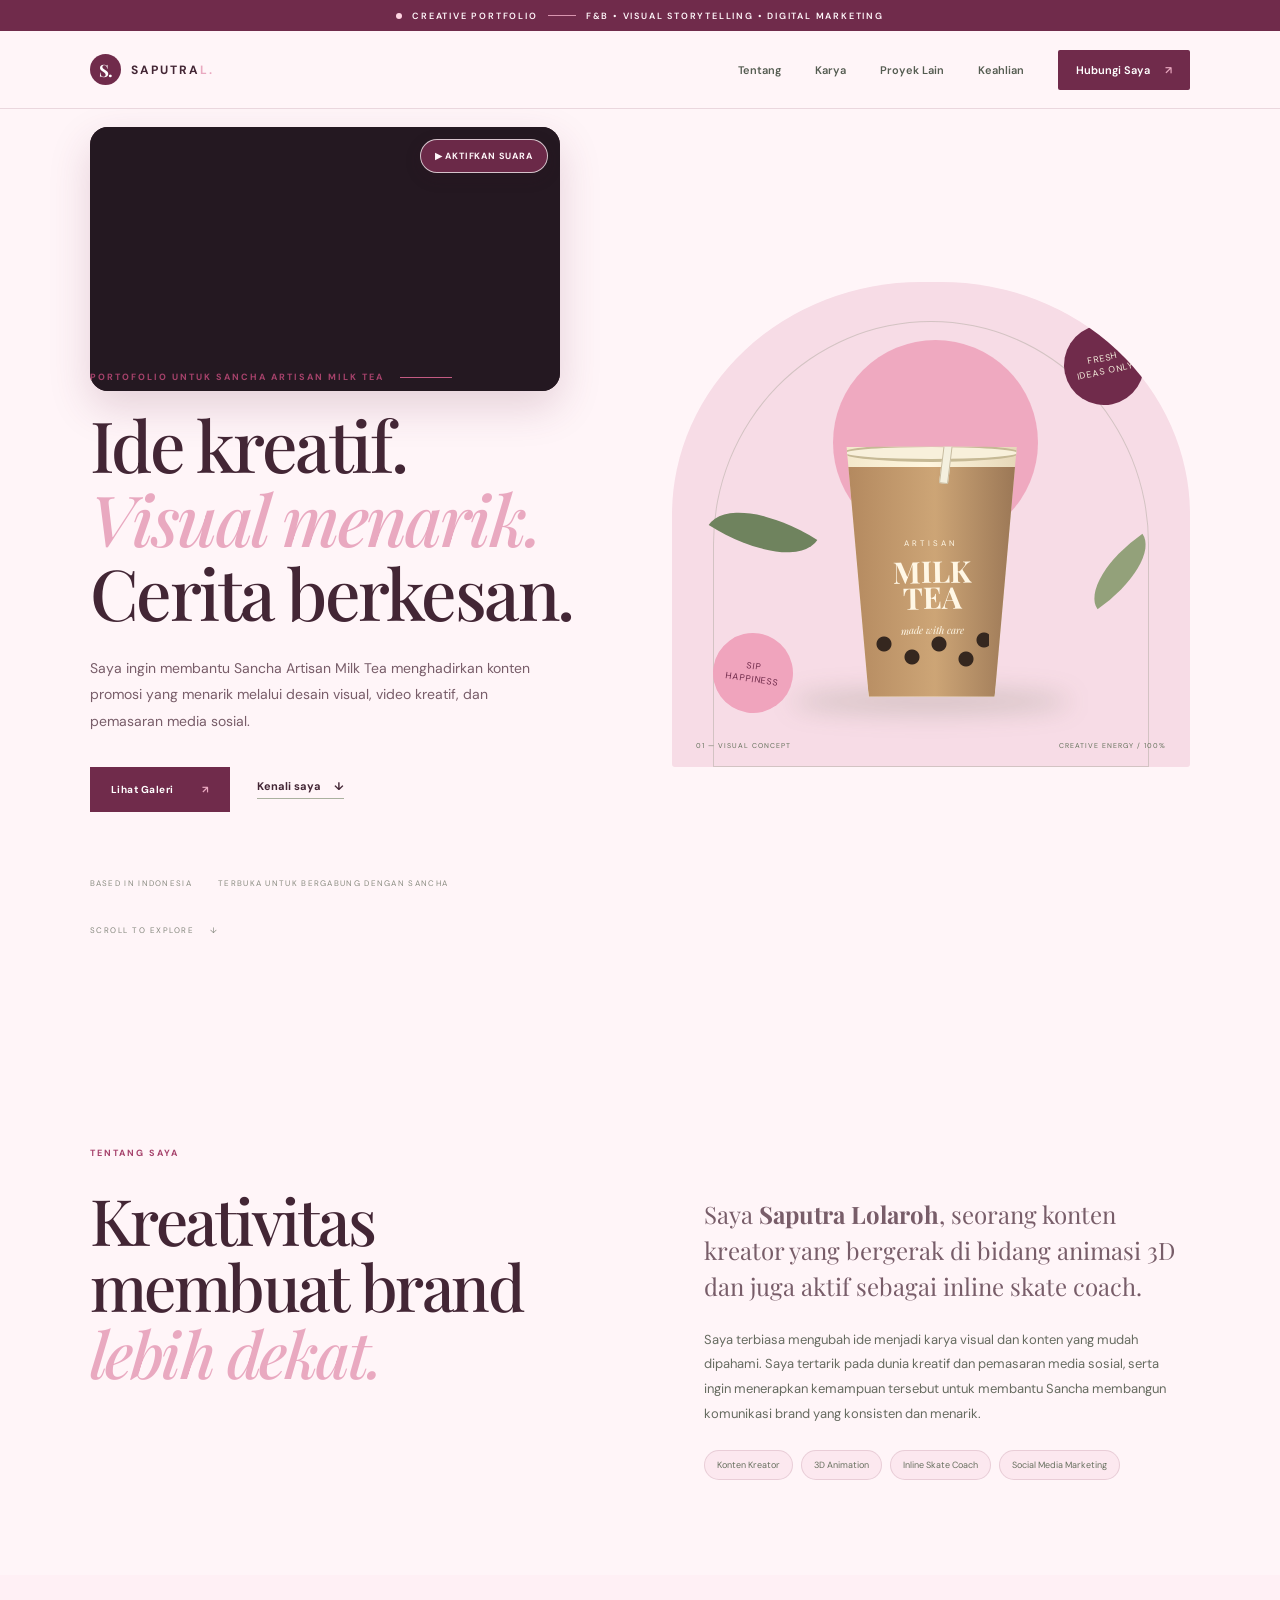
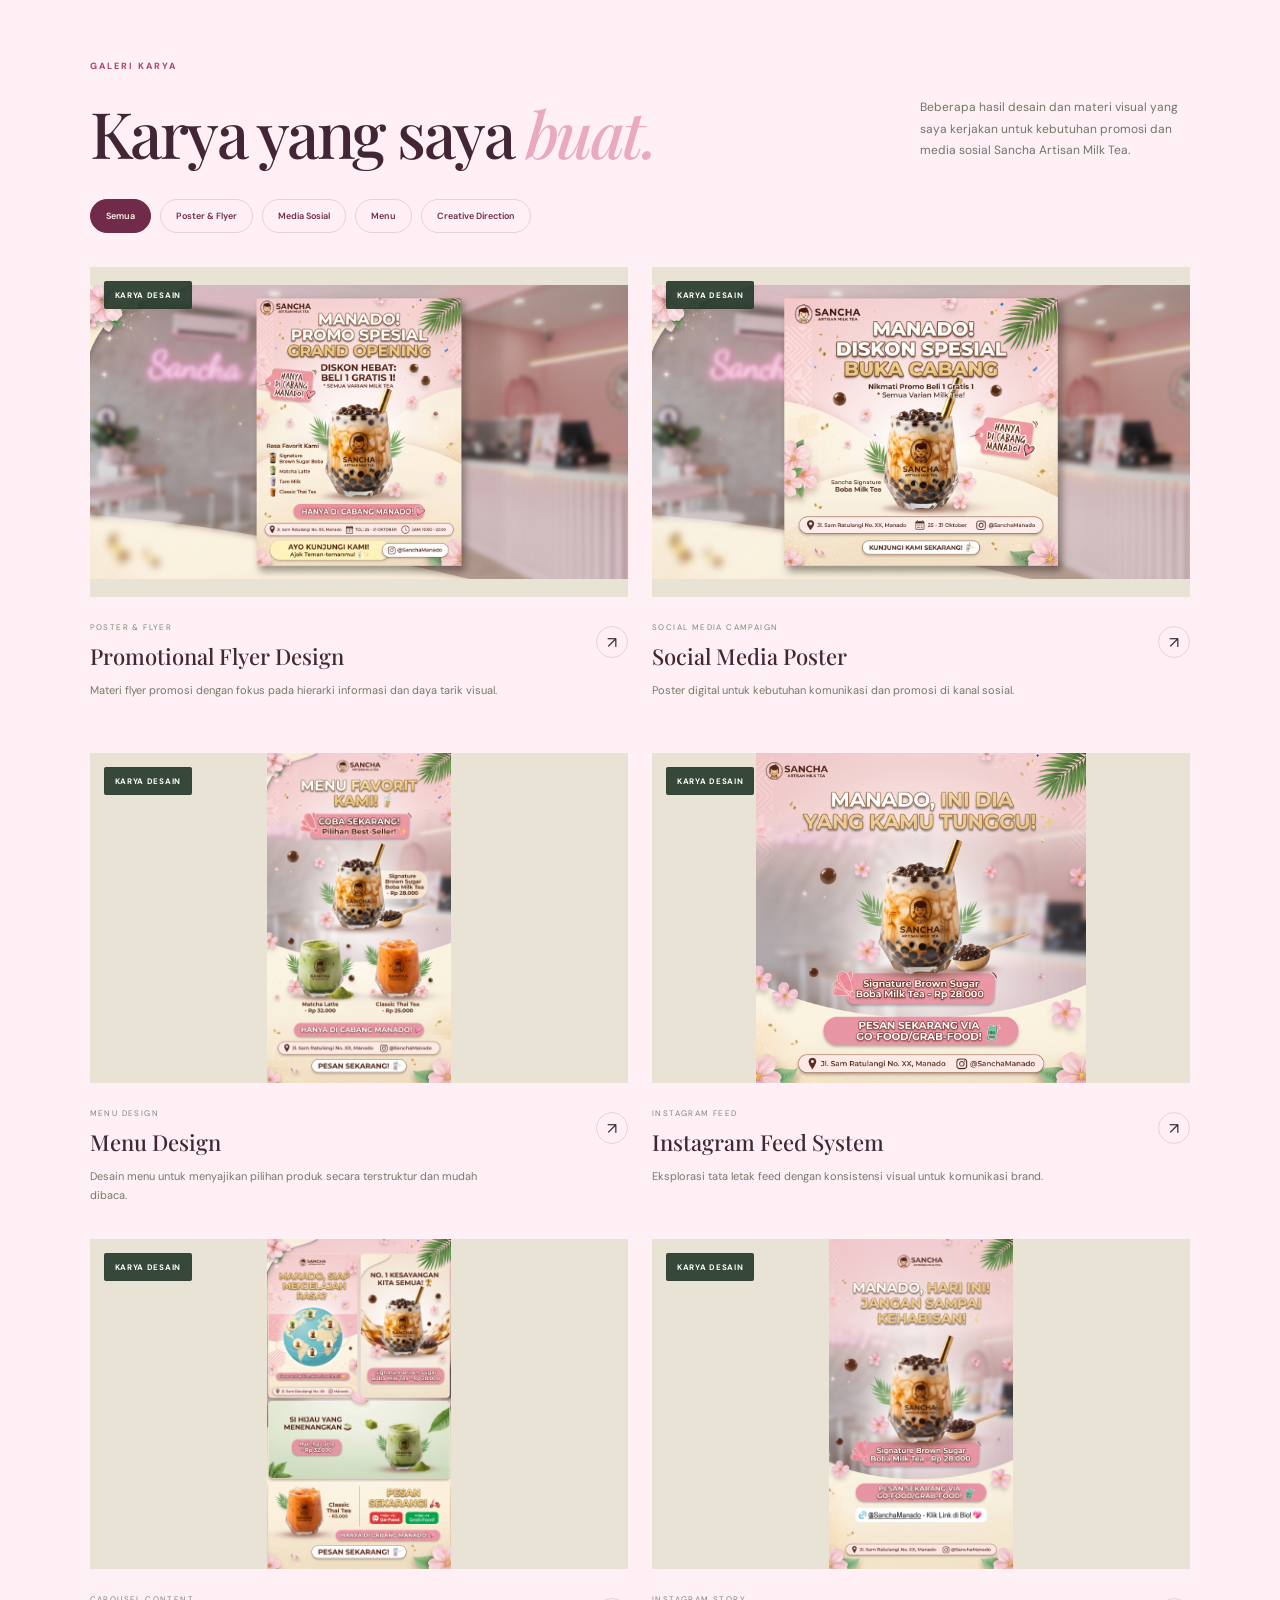
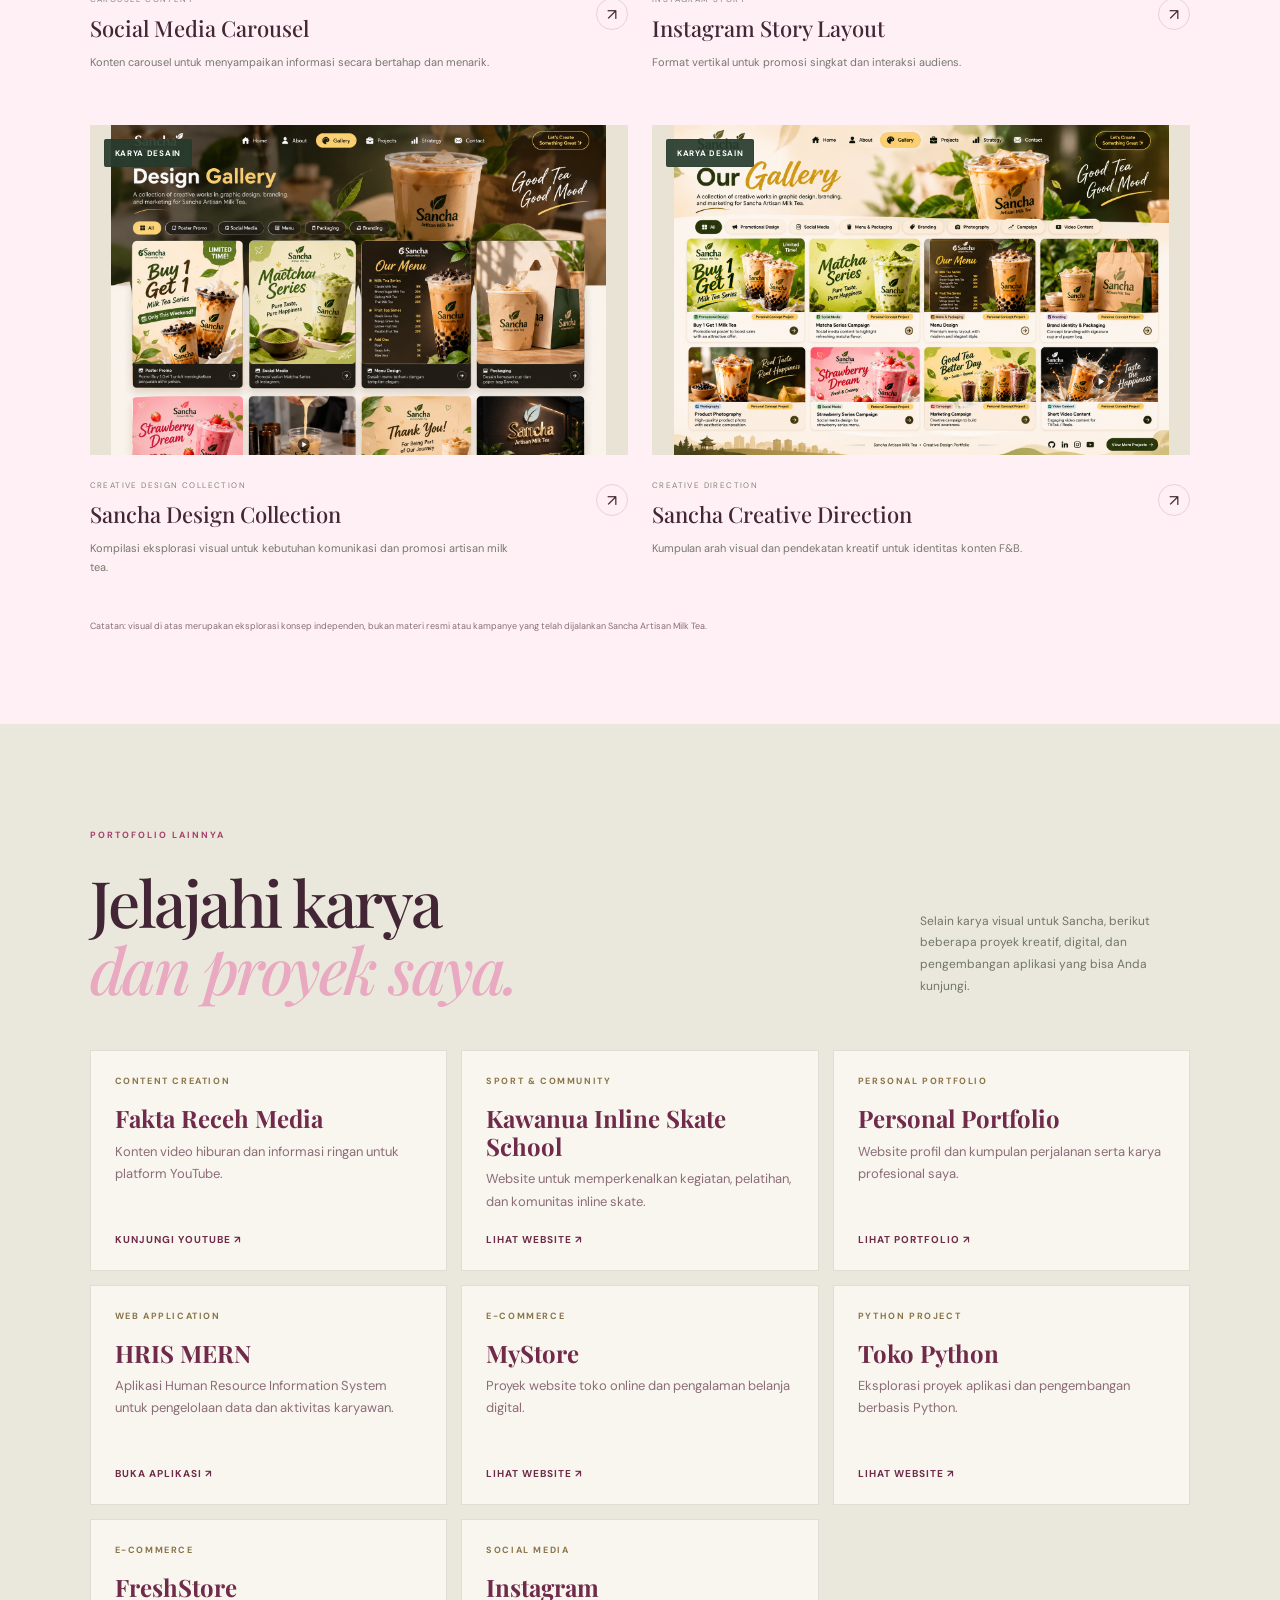
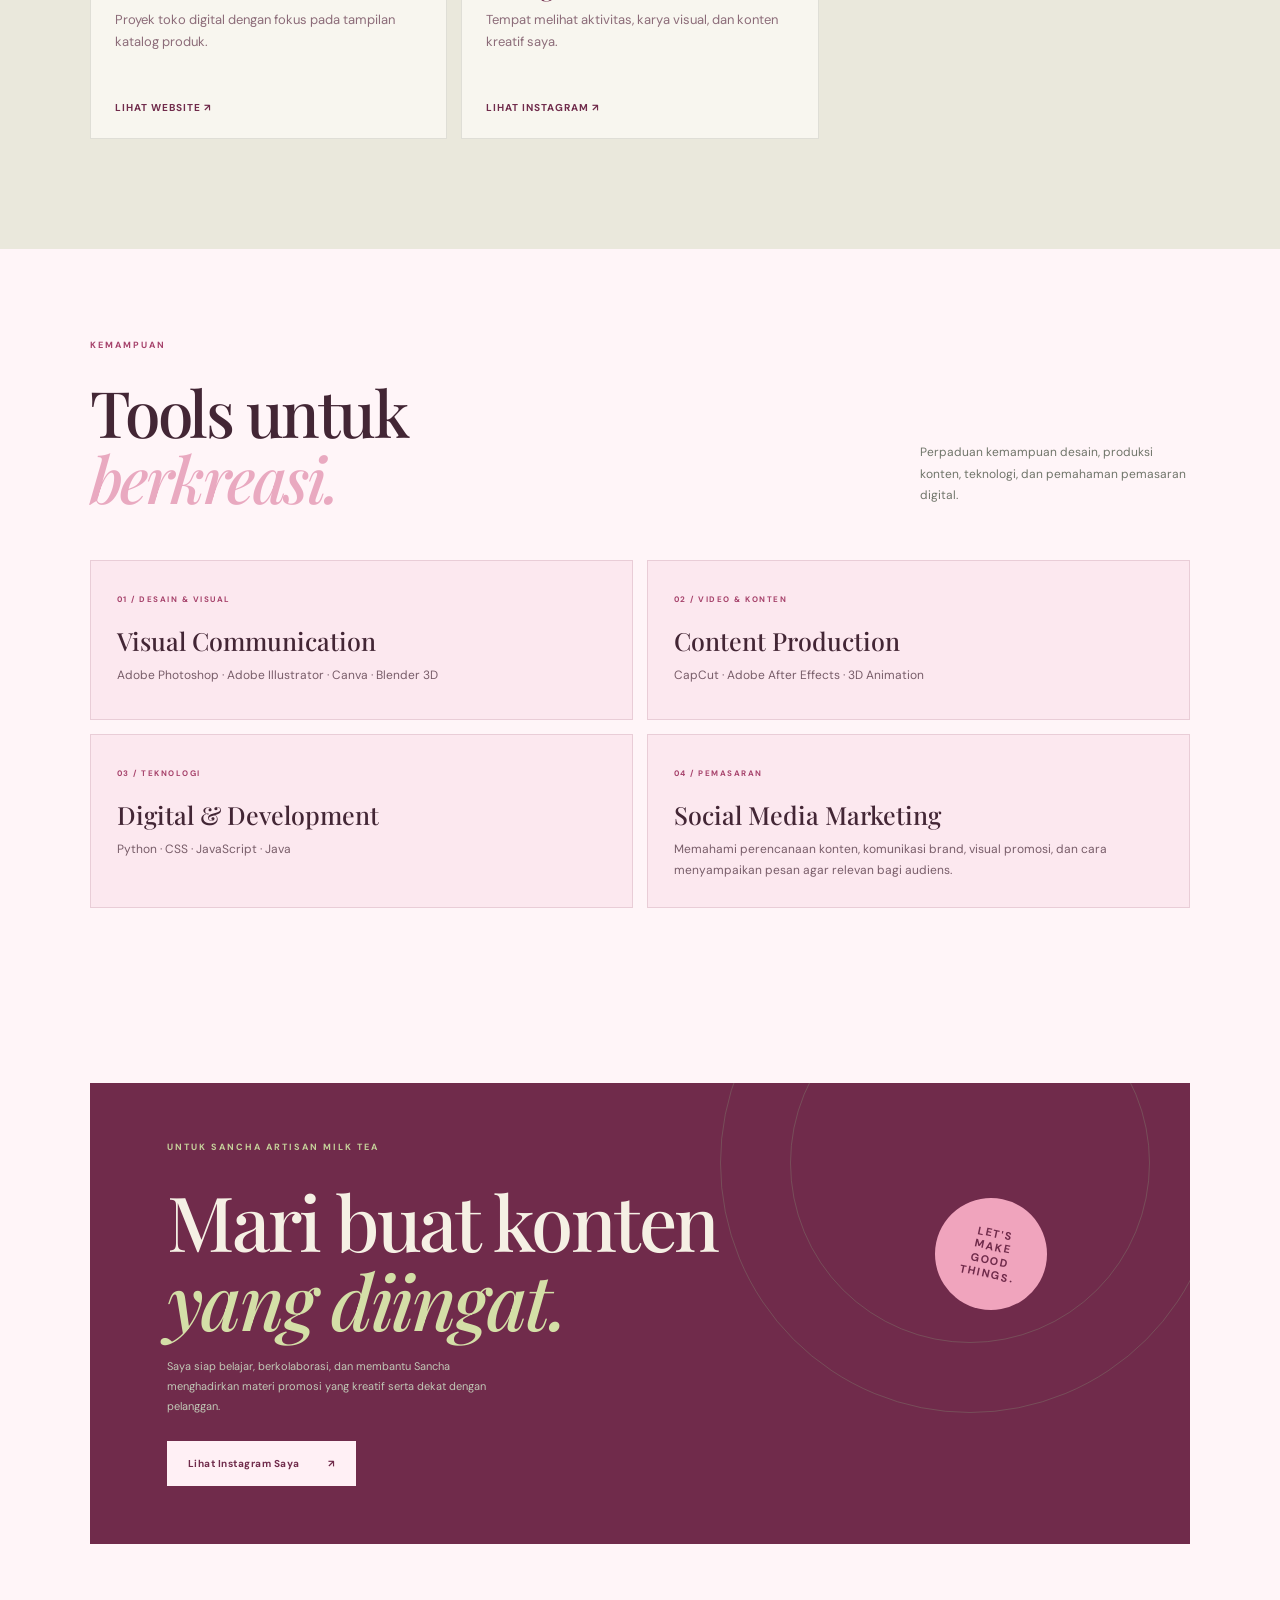
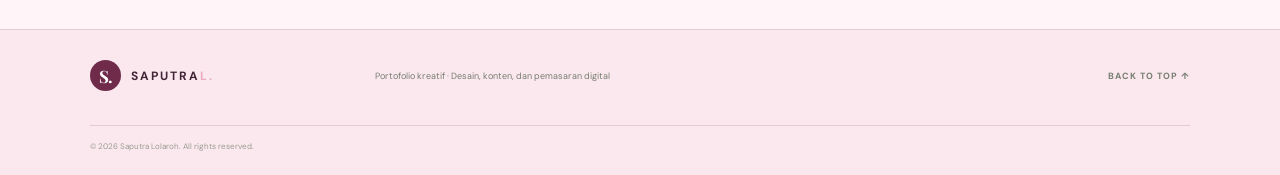
==== commit 8f29338f: "Restore external project links and add projects navigation section" ====
--- a/index.html
+++ b/index.html
@@ -18,7 +18,7 @@
     <a class="brand" href="#home" aria-label="Saputra Lolaroh home"><span class="brand-mark">S.</span><span>SAPUTRA<span class="brand-light">L.</span></span></a>
     <button class="menu-toggle" aria-label="Buka navigasi" aria-expanded="false"><span></span><span></span></button>
     <nav class="nav-links" aria-label="Navigasi utama">
-      <a href="#about">Tentang</a><a href="#work">Karya</a><a href="#skills">Keahlian</a>
+      <a href="#about">Tentang</a><a href="#work">Karya</a><a href="#other-projects">Proyek Lain</a><a href="#skills">Keahlian</a>
       <a class="nav-contact" href="#contact">Hubungi Saya <span>↗</span></a>
     </nav>
   </header>
@@ -57,8 +57,24 @@
         <p class="portfolio-note">Catatan: visual di atas merupakan eksplorasi konsep independen, bukan materi resmi atau kampanye yang telah dijalankan Sancha Artisan Milk Tea.</p>
       </div>
     </section>
-
-ion>
+    <section class="projects-section" id="other-projects">
+      <div class="section-wrap">
+        <div class="section-heading">
+          <div><div class="section-kicker">PORTOFOLIO LAINNYA</div><h2>Jelajahi karya<br><em>dan proyek saya.</em></h2></div>
+          <p>Selain karya visual untuk Sancha, berikut beberapa proyek kreatif, digital, dan pengembangan aplikasi yang bisa Anda kunjungi.</p>
+        </div>
+        <div class="project-link-grid">
+          <a class="project-link-card" href="https://www.youtube.com/@FaktaRecehMedia" target="_blank" rel="noopener noreferrer"><span class="project-kind">CONTENT CREATION</span><h3>Fakta Receh Media</h3><p>Konten video hiburan dan informasi ringan untuk platform YouTube.</p><span class="project-visit">Kunjungi YouTube ↗</span></a>
+          <a class="project-link-card" href="https://kawanua-inlineskateschool.vercel.app/" target="_blank" rel="noopener noreferrer"><span class="project-kind">SPORT & COMMUNITY</span><h3>Kawanua Inline Skate School</h3><p>Website untuk memperkenalkan kegiatan, pelatihan, dan komunitas inline skate.</p><span class="project-visit">Lihat Website ↗</span></a>
+          <a class="project-link-card" href="https://saputralolaroh.vercel.app/" target="_blank" rel="noopener noreferrer"><span class="project-kind">PERSONAL PORTFOLIO</span><h3>Personal Portfolio</h3><p>Website profil dan kumpulan perjalanan serta karya profesional saya.</p><span class="project-visit">Lihat Portfolio ↗</span></a>
+          <a class="project-link-card" href="https://hris-mern.vercel.app/" target="_blank" rel="noopener noreferrer"><span class="project-kind">WEB APPLICATION</span><h3>HRIS MERN</h3><p>Aplikasi Human Resource Information System untuk pengelolaan data dan aktivitas karyawan.</p><span class="project-visit">Buka Aplikasi ↗</span></a>
+          <a class="project-link-card" href="https://mystore-saputra.vercel.app/" target="_blank" rel="noopener noreferrer"><span class="project-kind">E-COMMERCE</span><h3>MyStore</h3><p>Proyek website toko online dan pengalaman belanja digital.</p><span class="project-visit">Lihat Website ↗</span></a>
+          <a class="project-link-card" href="https://toko-python.vercel.app/" target="_blank" rel="noopener noreferrer"><span class="project-kind">PYTHON PROJECT</span><h3>Toko Python</h3><p>Eksplorasi proyek aplikasi dan pengembangan berbasis Python.</p><span class="project-visit">Lihat Website ↗</span></a>
+          <a class="project-link-card" href="https://freshstore-zeta.vercel.app/" target="_blank" rel="noopener noreferrer"><span class="project-kind">E-COMMERCE</span><h3>FreshStore</h3><p>Proyek toko digital dengan fokus pada tampilan katalog produk.</p><span class="project-visit">Lihat Website ↗</span></a>
+          <a class="project-link-card" href="https://www.instagram.com/lolaroh_saputra/" target="_blank" rel="noopener noreferrer"><span class="project-kind">SOCIAL MEDIA</span><h3>Instagram</h3><p>Tempat melihat aktivitas, karya visual, dan konten kreatif saya.</p><span class="project-visit">Lihat Instagram ↗</span></a>
+        </div>
+      </div>
+    </section>
     <section class="skills-section section-wrap" id="skills">
       <div class="section-heading"><div><div class="section-kicker">KEMAMPUAN</div><h2>Tools untuk<br><em>berkreasi.</em></h2></div><p>Perpaduan kemampuan desain, produksi konten, teknologi, dan pemahaman pemasaran digital.</p></div>
       <div class="skills-groups">
--- a/assets/css/style.css
+++ b/assets/css/style.css
@@ -102,3 +102,8 @@
 .hero-video-sound:hover{background:#702b4b}
 @media(max-width:760px){.hero{padding-top:0}.hero-video-bg{left:0;top:8px;width:min(78vw,430px);aspect-ratio:16/9}.hero-copy{padding-top:calc(min(78vw,430px)*.5625 + 35px)}.hero-art{z-index:2}}
 @media(max-width:620px){.hero-video-bg{width:100%;top:0}.hero-copy{padding-top:calc(88vw*.5625 + 34px)}}
+
+
+/* Tombol audio di sudut kanan atas video */
+.hero-video-sound{left:auto;right:12px;top:12px;bottom:auto;padding:10px 14px;background:rgba(112,43,75,.94);border:1px solid rgba(255,255,255,.72);box-shadow:0 5px 16px rgba(50,20,35,.2)}
+.hero-video-sound:hover{background:#4e1d35}
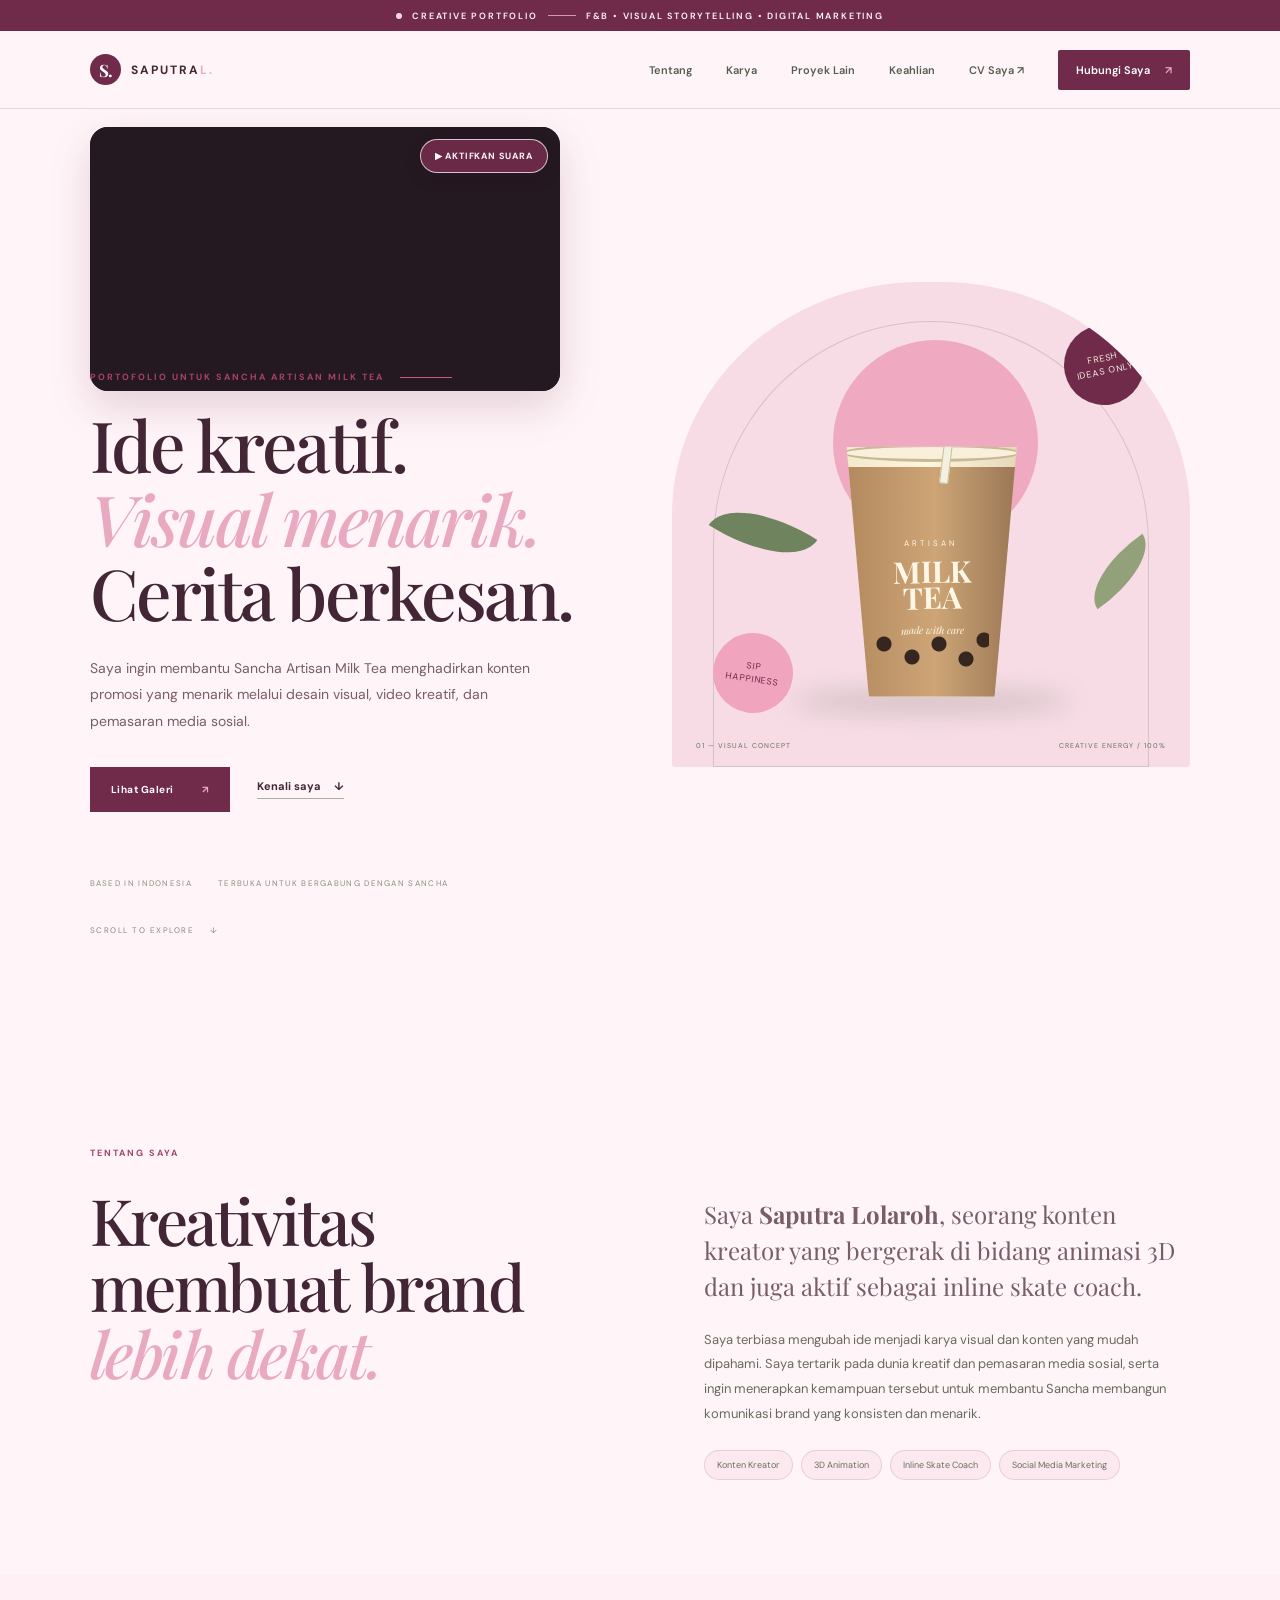
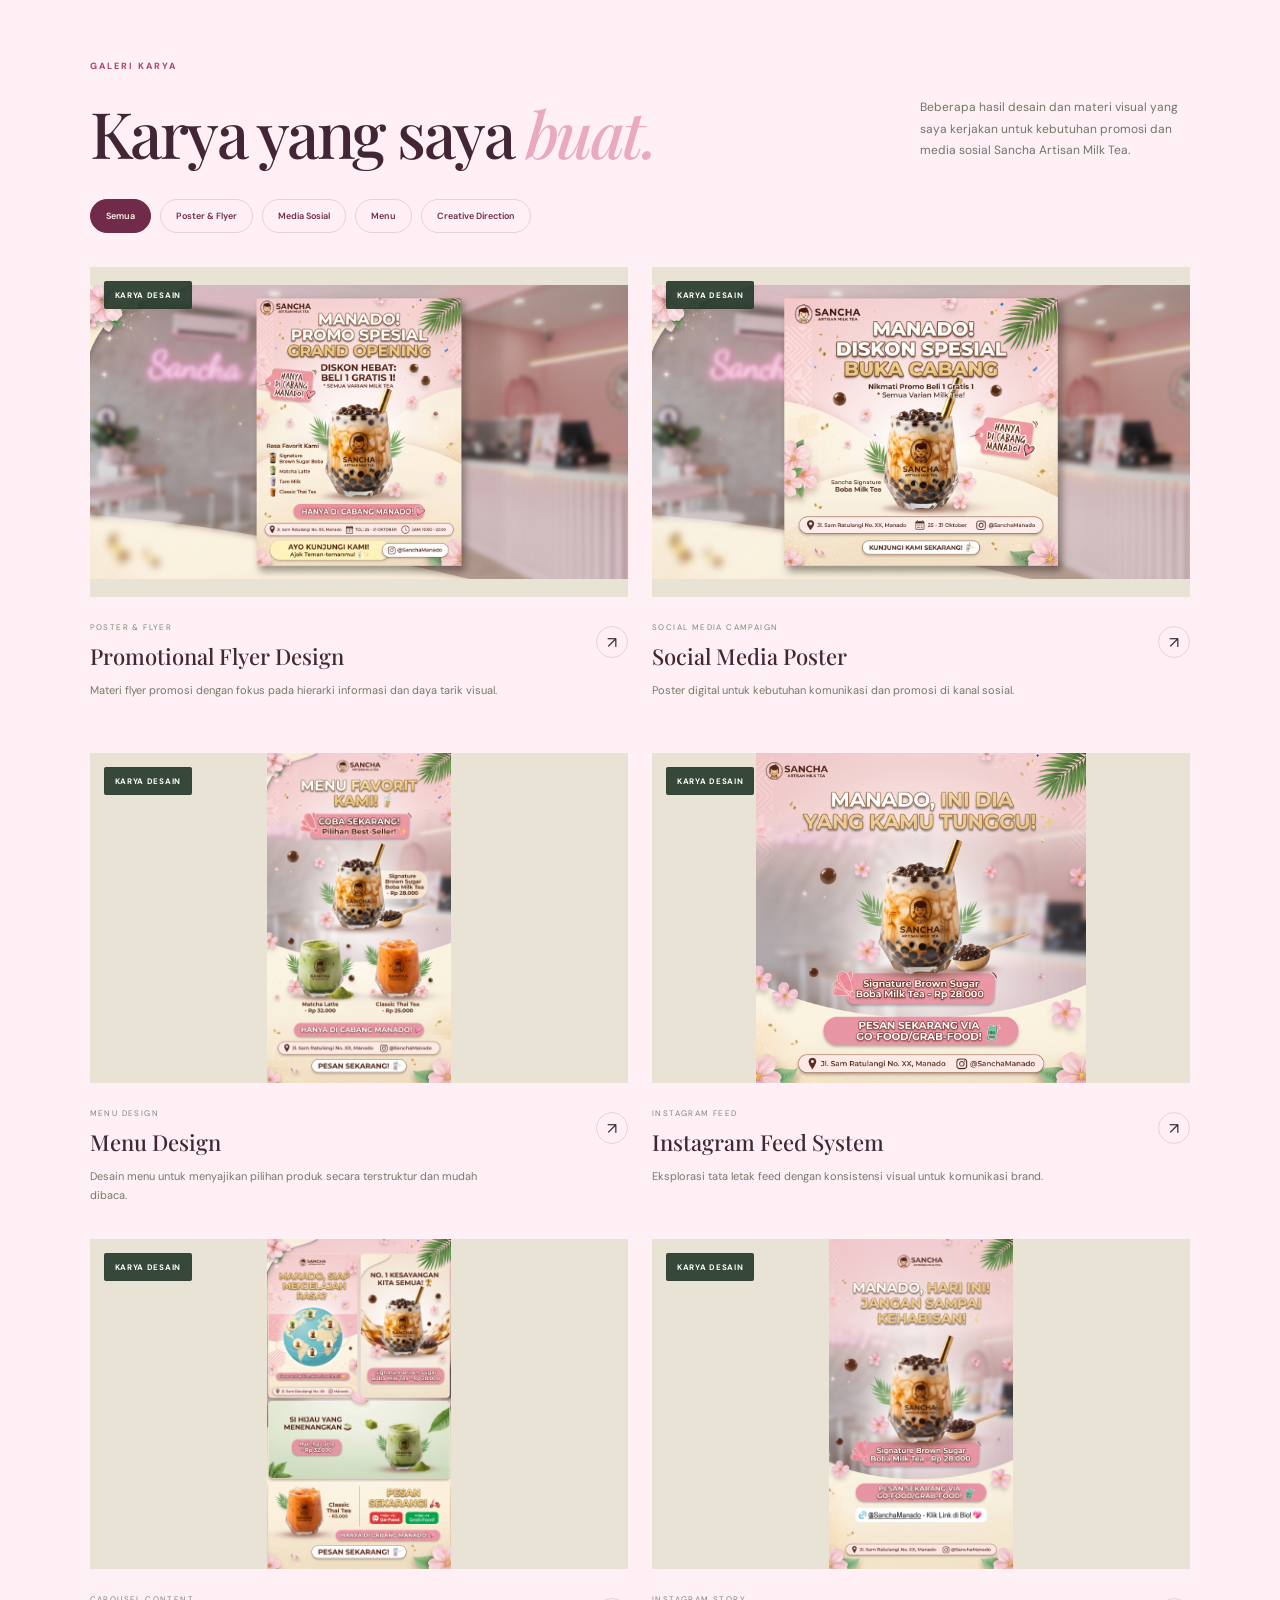
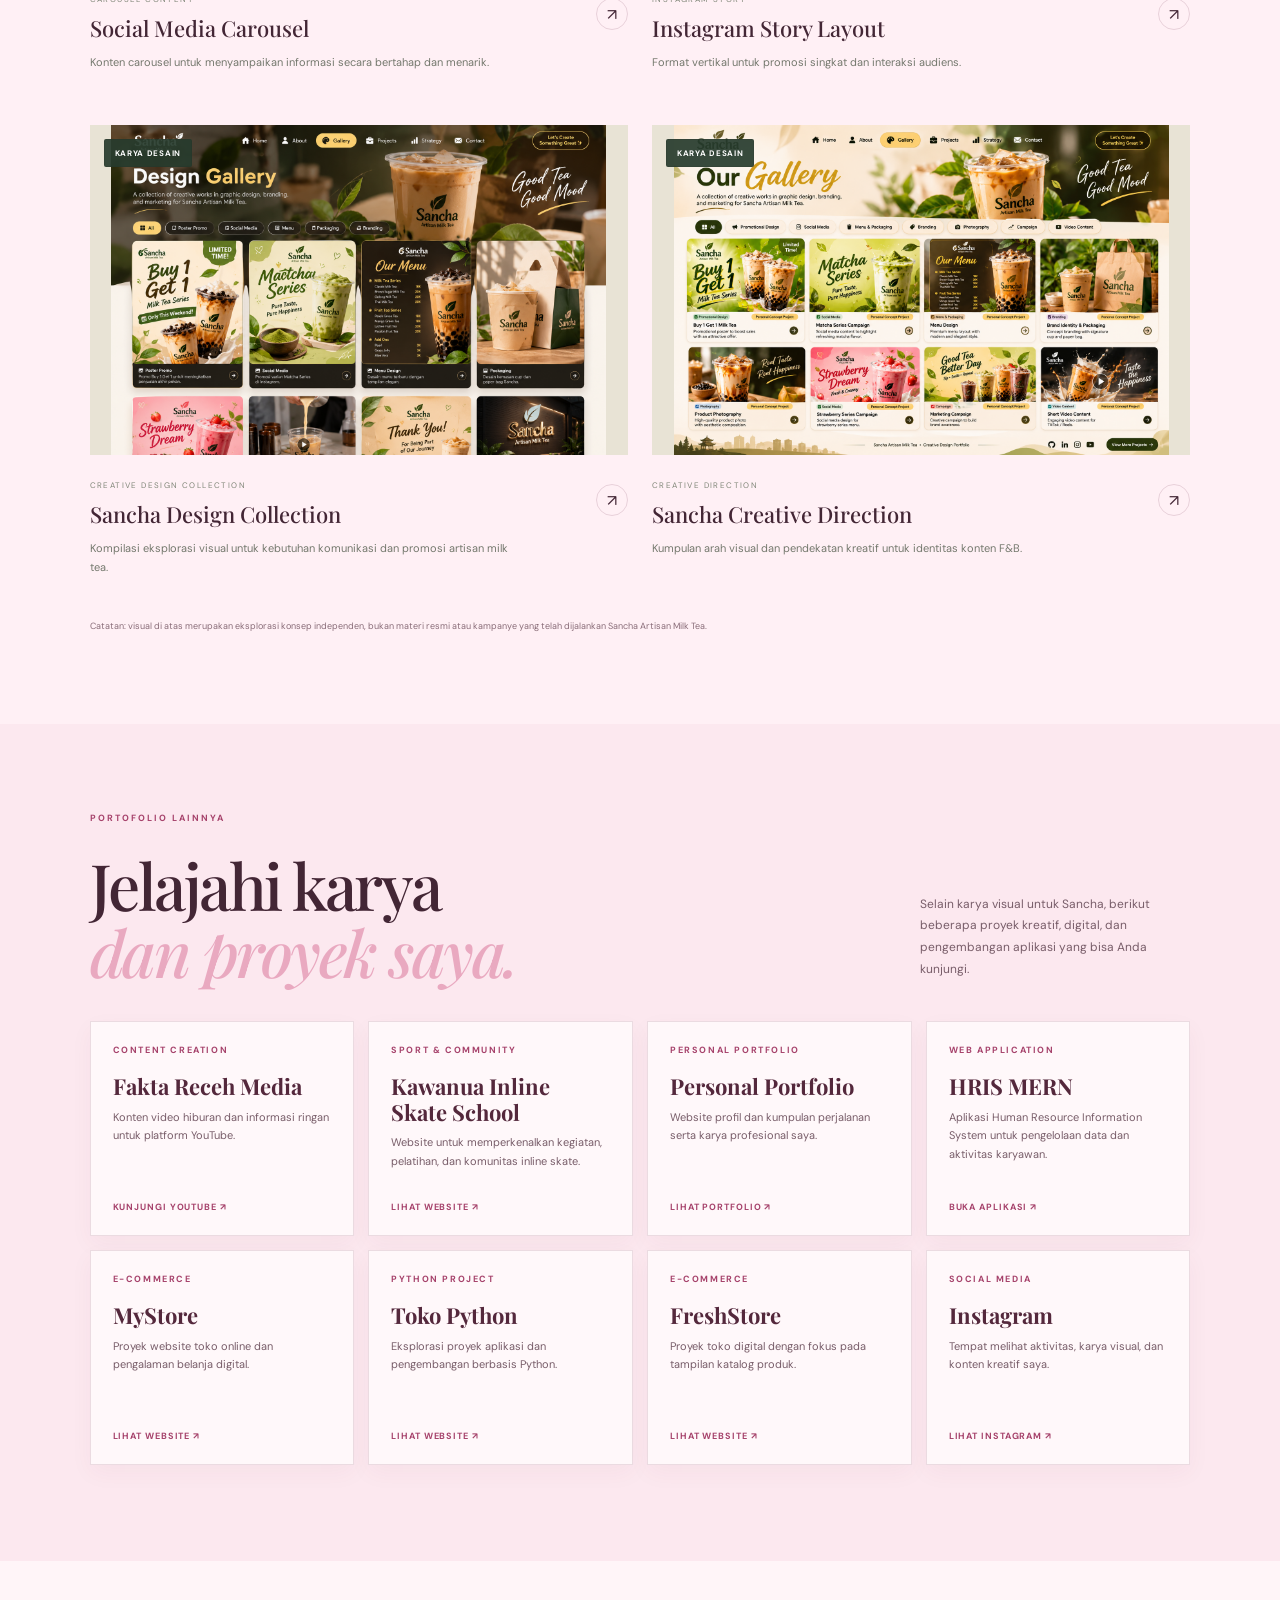
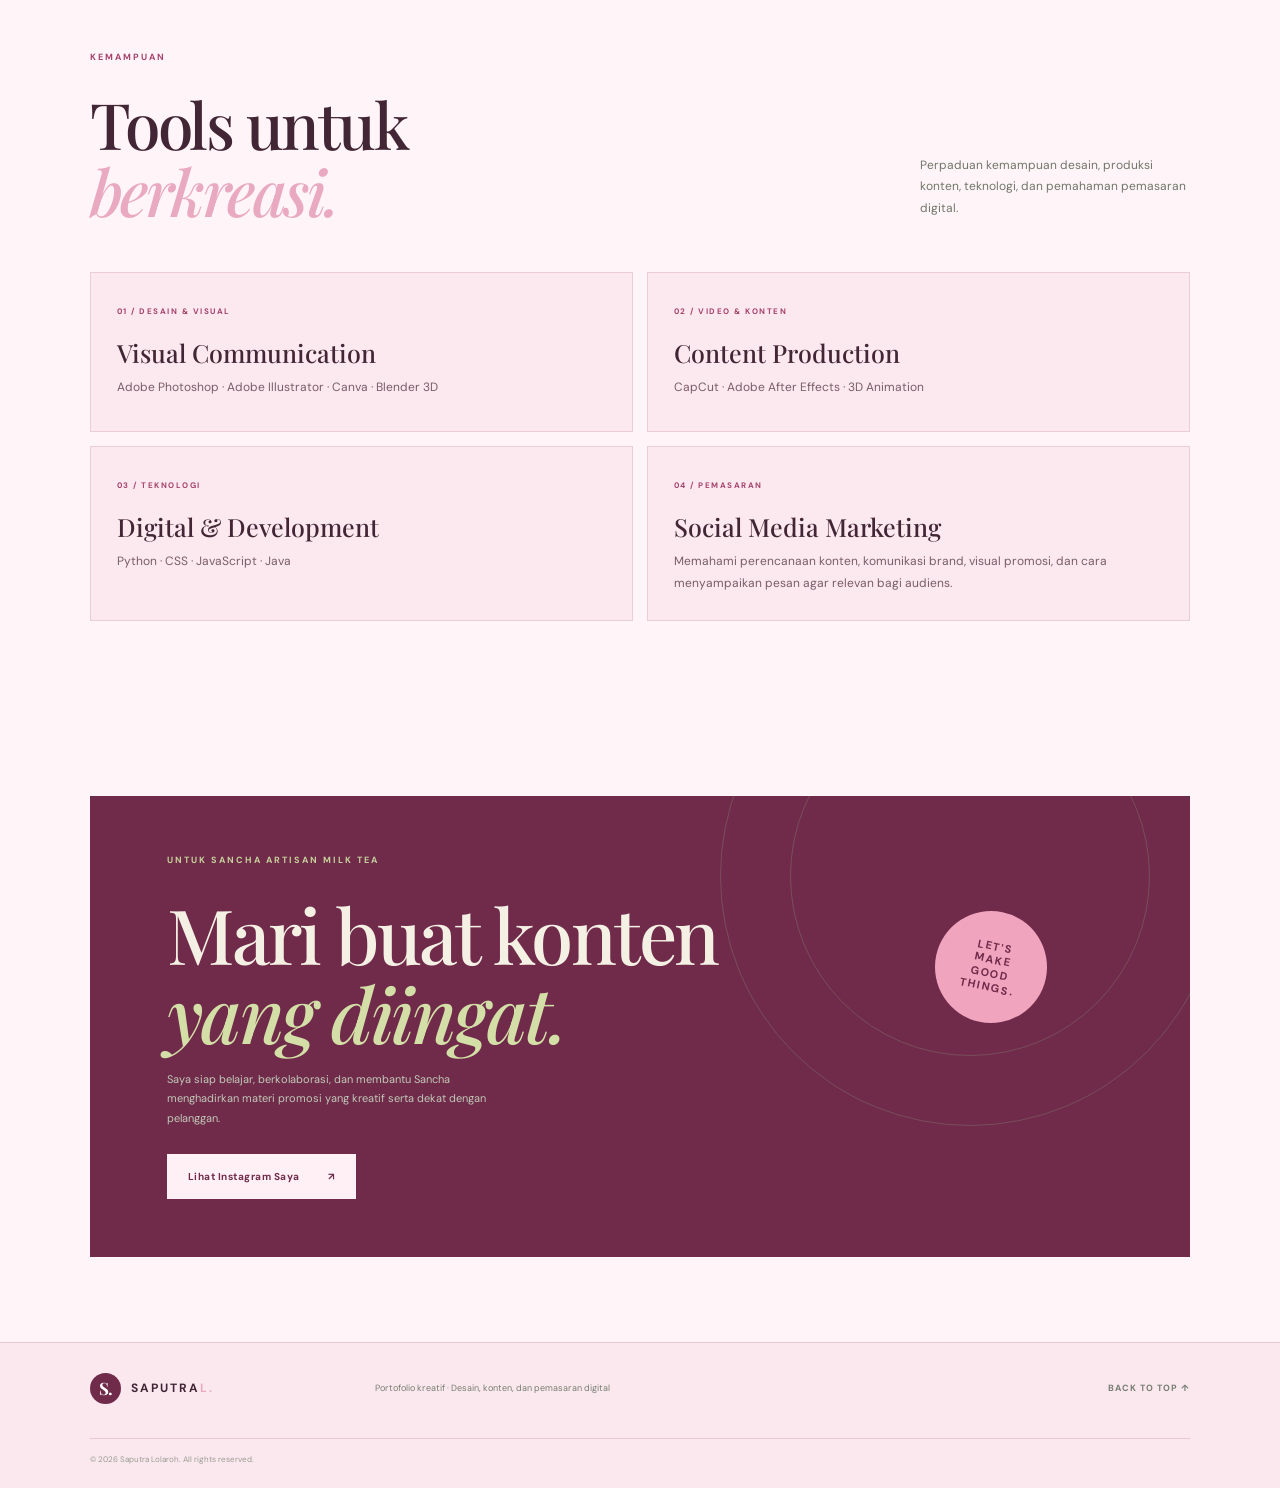
==== commit 1171acd9: "Add CV button to main navigation" ====
--- a/index.html
+++ b/index.html
@@ -18,7 +18,7 @@
     <a class="brand" href="#home" aria-label="Saputra Lolaroh home"><span class="brand-mark">S.</span><span>SAPUTRA<span class="brand-light">L.</span></span></a>
     <button class="menu-toggle" aria-label="Buka navigasi" aria-expanded="false"><span></span><span></span></button>
     <nav class="nav-links" aria-label="Navigasi utama">
-      <a href="#about">Tentang</a><a href="#work">Karya</a><a href="#other-projects">Proyek Lain</a><a href="#skills">Keahlian</a>
+      <a href="#about">Tentang</a><a href="#work">Karya</a><a href="#other-projects">Proyek Lain</a><a href="#skills">Keahlian</a><a class="nav-cv" href="cv.html">CV Saya <span>↗</span></a>
       <a class="nav-contact" href="#contact">Hubungi Saya <span>↗</span></a>
     </nav>
   </header>
--- a/assets/css/style.css
+++ b/assets/css/style.css
@@ -107,3 +107,18 @@
 /* Tombol audio di sudut kanan atas video */
 .hero-video-sound{left:auto;right:12px;top:12px;bottom:auto;padding:10px 14px;background:rgba(112,43,75,.94);border:1px solid rgba(255,255,255,.72);box-shadow:0 5px 16px rgba(50,20,35,.2)}
 .hero-video-sound:hover{background:#4e1d35}
+
+
+/* Other projects section — consistent with the pink portfolio theme */
+.projects-section{background:#fce8ef;padding:88px 0 96px}
+.projects-section .section-heading{margin-bottom:36px}
+.projects-section .section-heading>p{color:#785d69}
+.project-link-grid{grid-template-columns:repeat(4,minmax(0,1fr));gap:14px}
+.project-link-card{min-height:215px;padding:22px;background:#fff8fa;border:1px solid rgba(112,43,75,.14);box-shadow:0 8px 22px rgba(112,43,75,.045);transition:transform .25s ease,box-shadow .25s ease,border-color .25s ease}
+.project-link-card:hover{transform:translateY(-5px);border-color:#c45b83;box-shadow:0 15px 30px rgba(112,43,75,.1)}
+.project-kind{color:#a6426b}
+.project-link-card h3{color:#54283c;font-size:22px}
+.project-link-card p{color:#785d69;font-size:11px;line-height:1.7}
+.project-visit{color:#a6426b;font-size:9px;letter-spacing:.9px}
+@media(max-width:900px){.project-link-grid{grid-template-columns:repeat(2,minmax(0,1fr))}}
+@media(max-width:520px){.projects-section{padding:72px 0}.project-link-grid{grid-template-columns:1fr}.project-link-card{min-height:0;padding:21px}}
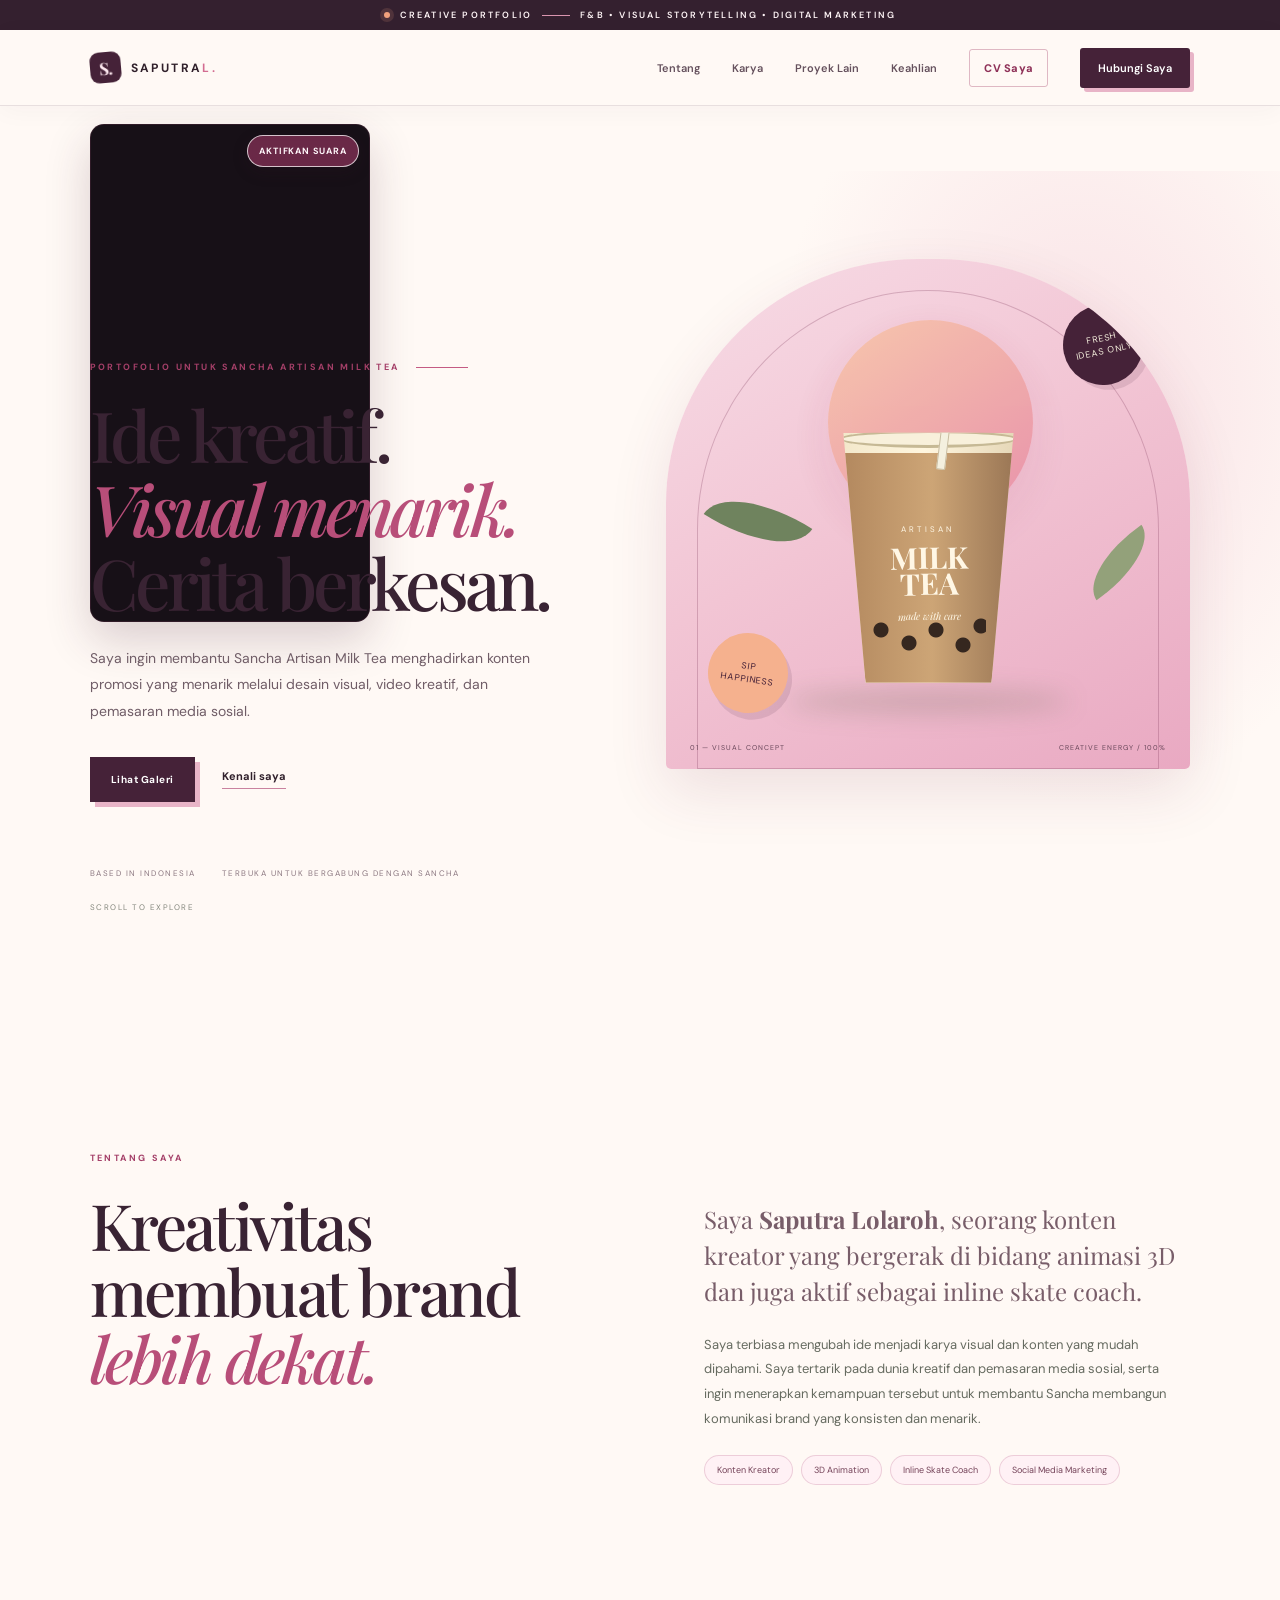
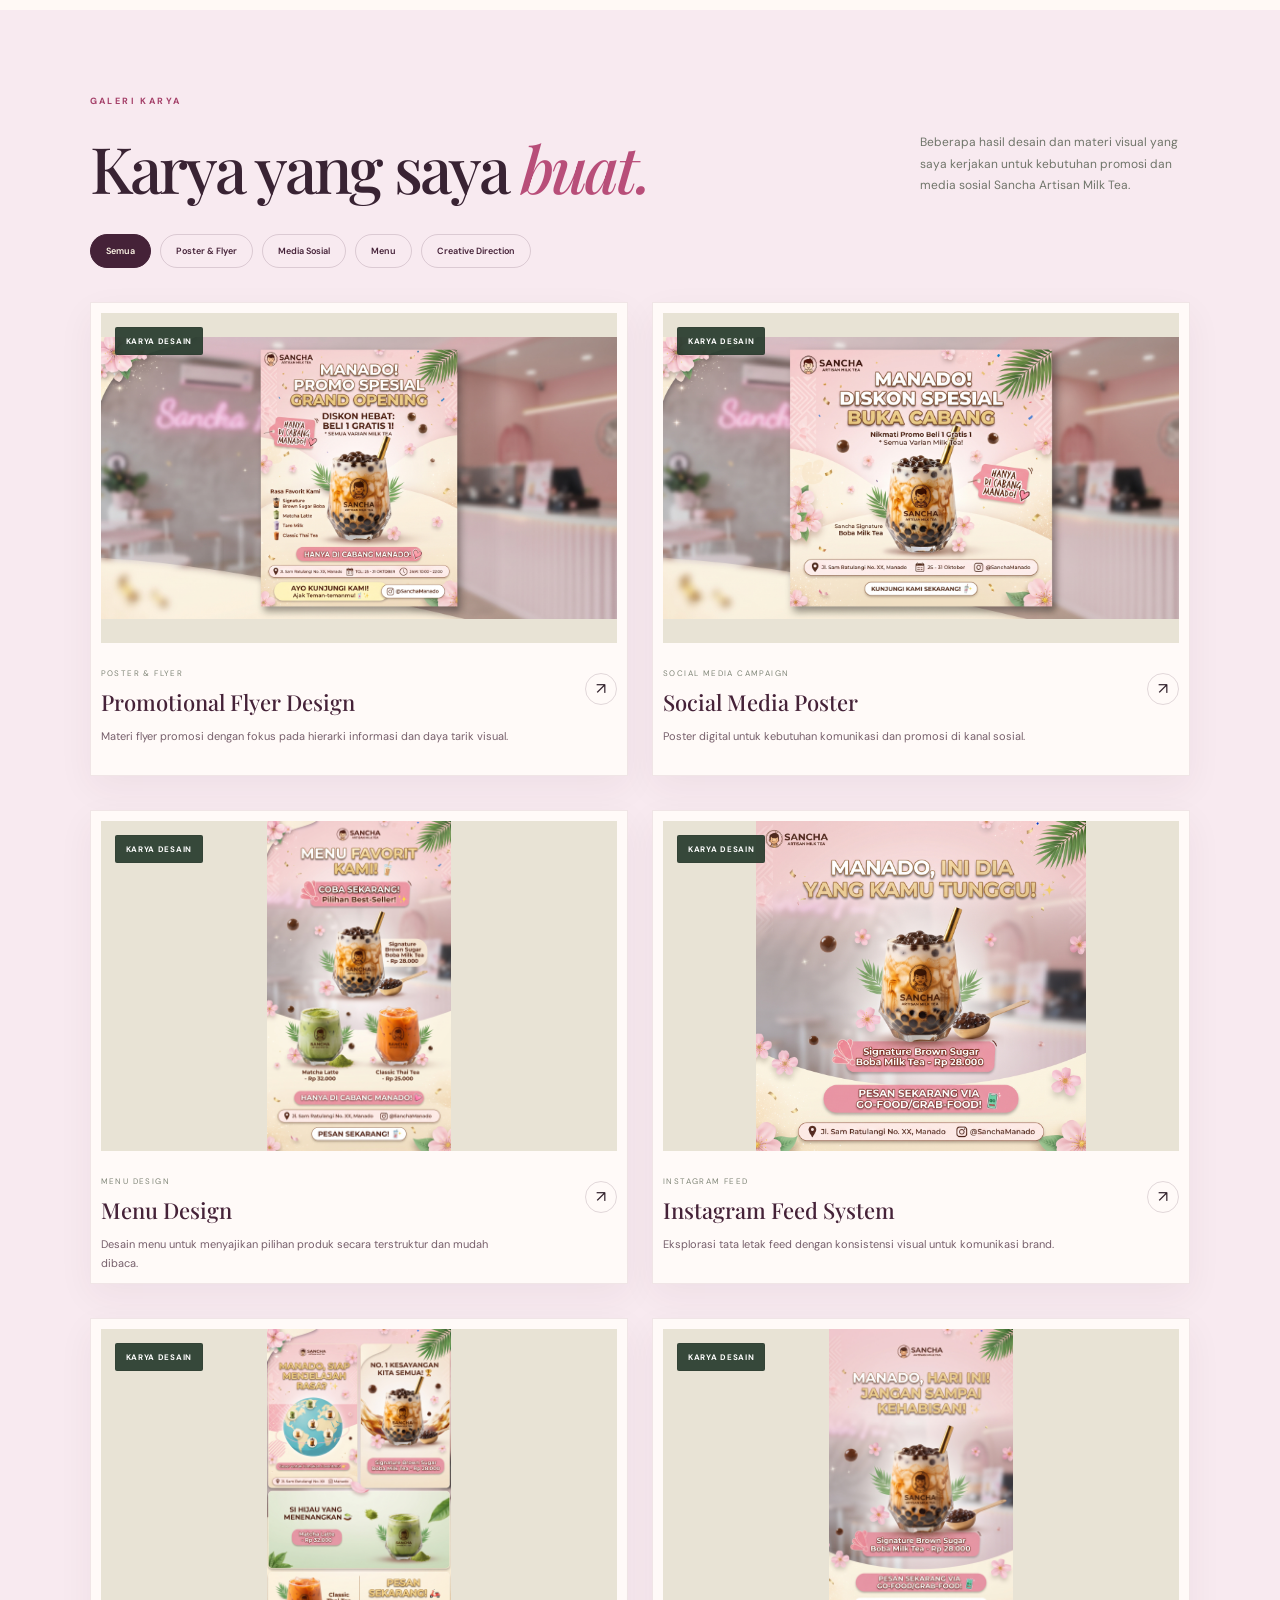
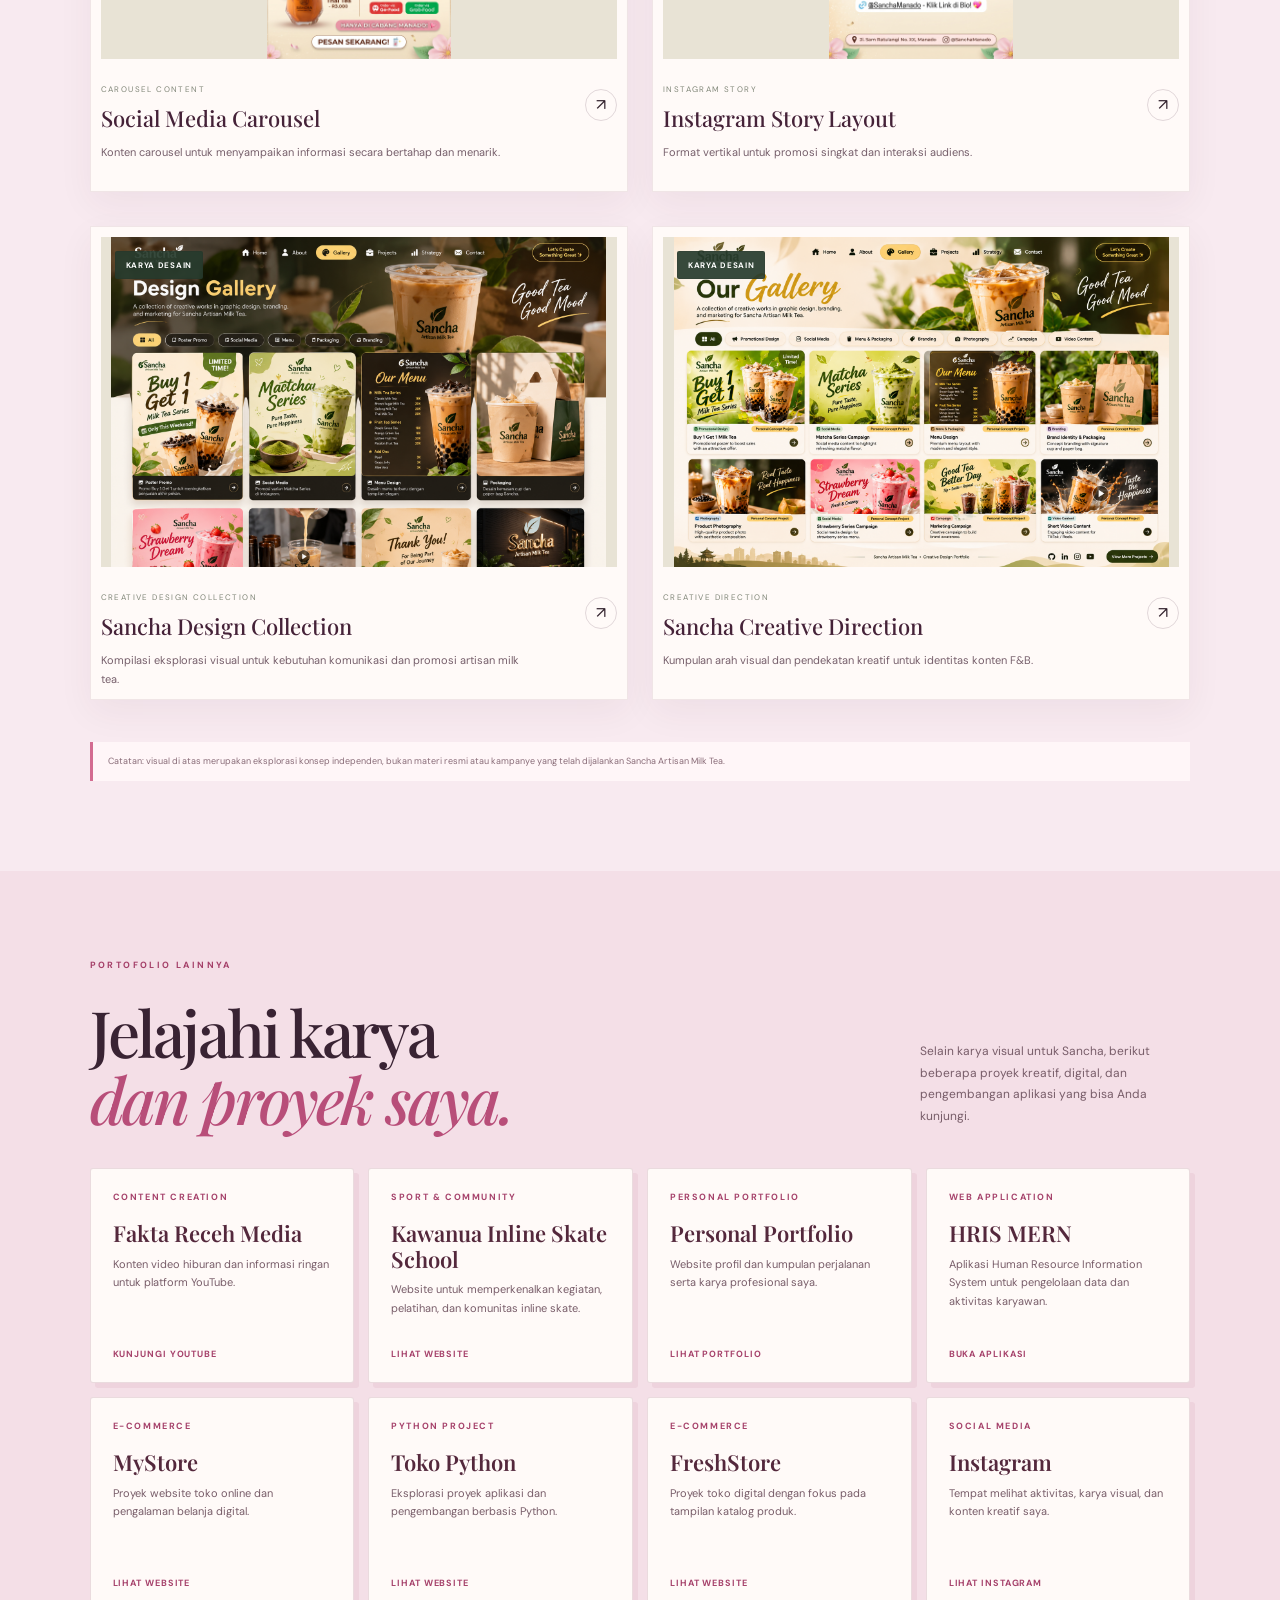
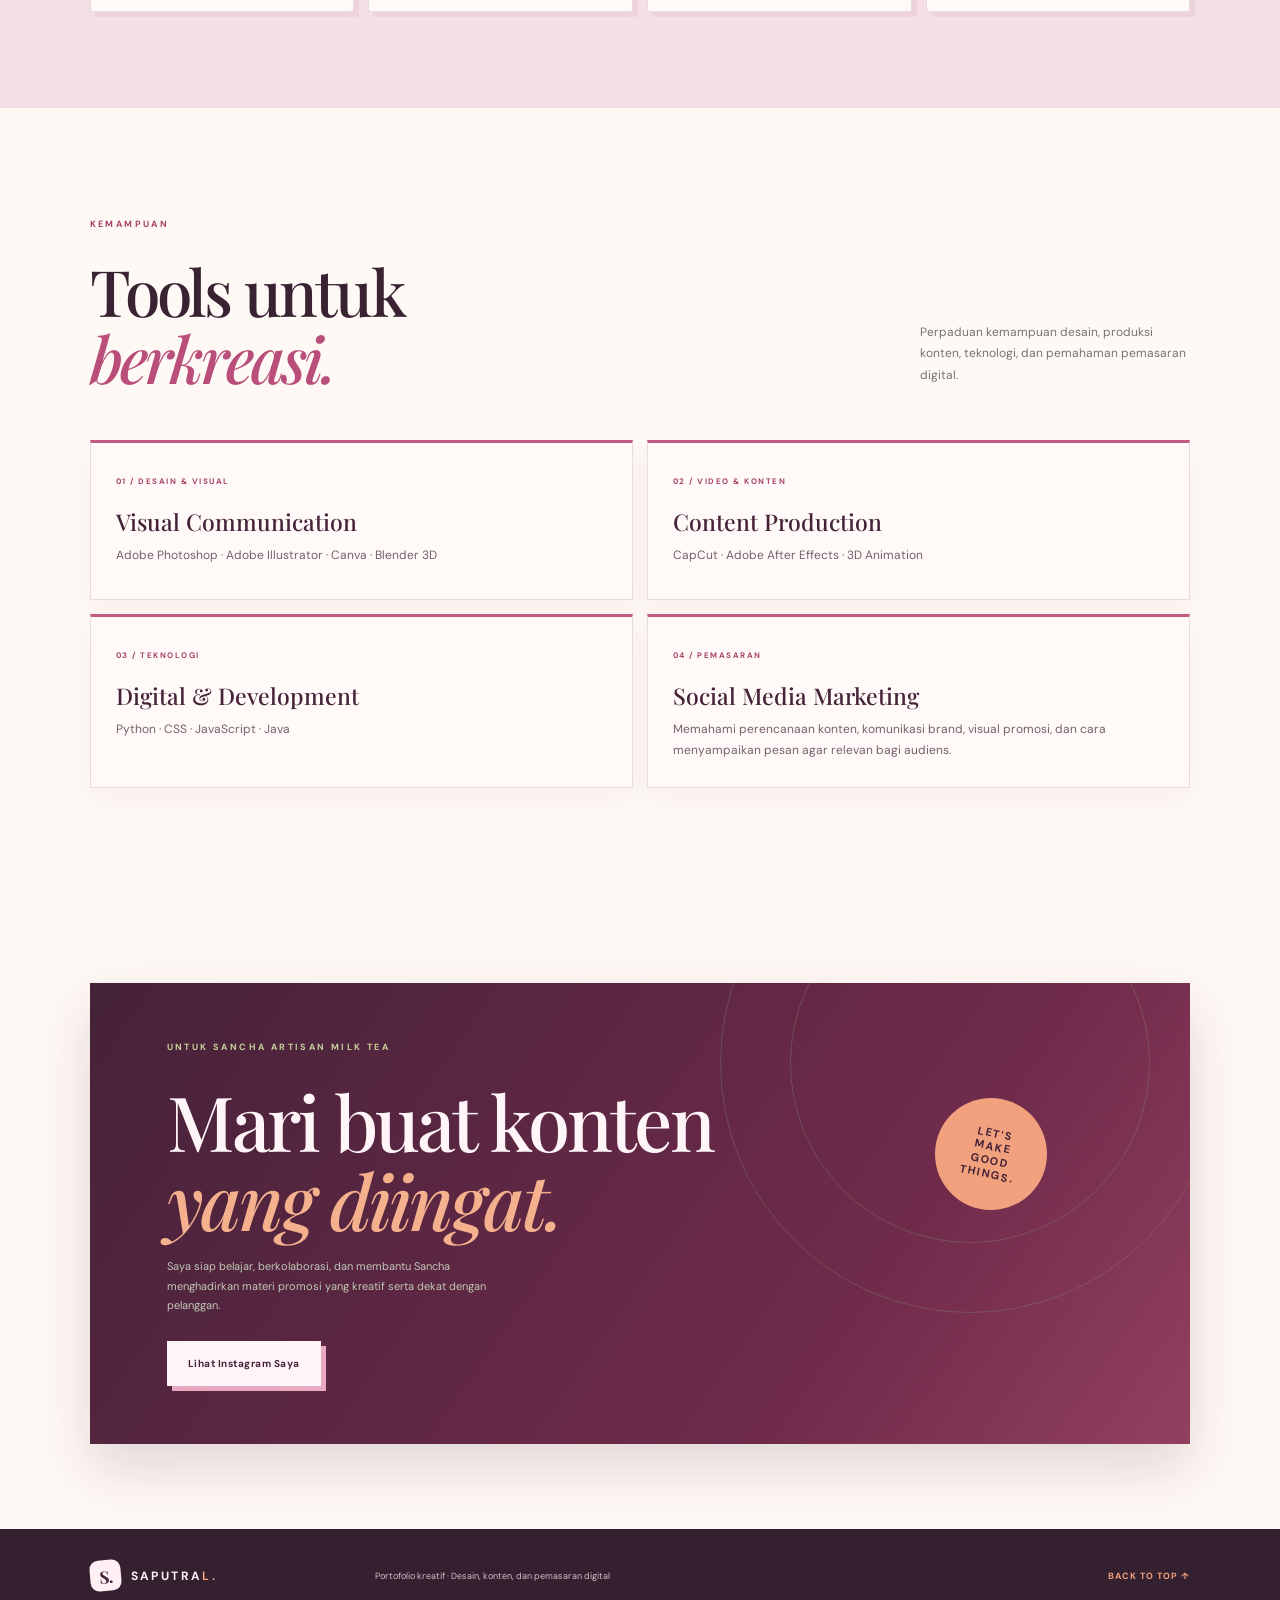
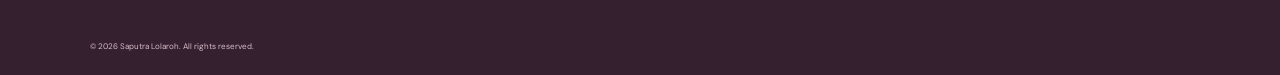
==== commit 488d00c2: "Remove arrow decorations from portfolio buttons and links" ====
--- a/index.html
+++ b/index.html
@@ -18,8 +18,8 @@
     <a class="brand" href="#home" aria-label="Saputra Lolaroh home"><span class="brand-mark">S.</span><span>SAPUTRA<span class="brand-light">L.</span></span></a>
     <button class="menu-toggle" aria-label="Buka navigasi" aria-expanded="false"><span></span><span></span></button>
     <nav class="nav-links" aria-label="Navigasi utama">
-      <a href="#about">Tentang</a><a href="#work">Karya</a><a href="#other-projects">Proyek Lain</a><a href="#skills">Keahlian</a><a class="nav-cv" href="cv.html">CV Saya <span>↗</span></a>
-      <a class="nav-contact" href="#contact">Hubungi Saya <span>↗</span></a>
+      <a href="#about">Tentang</a><a href="#work">Karya</a><a href="#other-projects">Proyek Lain</a><a href="#skills">Keahlian</a><a class="nav-cv" href="cv.html">CV Saya <span></span></a>
+      <a class="nav-contact" href="#contact">Hubungi Saya <span></span></a>
     </nav>
   </header>
   <main>
@@ -29,7 +29,7 @@
         <p class="eyebrow"><span>PORTOFOLIO UNTUK SANCHA ARTISAN MILK TEA</span><span class="eyebrow-rule"></span></p>
         <h1>Ide kreatif.<br><em>Visual menarik.</em><br>Cerita berkesan.</h1>
         <p class="hero-lead">Saya ingin membantu Sancha Artisan Milk Tea menghadirkan konten promosi yang menarik melalui desain visual, video kreatif, dan pemasaran media sosial.</p>
-        <div class="hero-actions"><a class="button button-dark" href="#work">Lihat Galeri <span>↗</span></a><a class="text-link" href="#about">Kenali saya <span>↓</span></a></div>
+        <div class="hero-actions"><a class="button button-dark" href="#work">Lihat Galeri <span></span></a><a class="text-link" href="#about">Kenali saya</a></div>
         <div class="hero-meta"><span>BASED IN INDONESIA</span><span>TERBUKA UNTUK BERGABUNG DENGAN SANCHA</span></div>
       </div>
       <div class="hero-art" aria-label="Ilustrasi konseptual minuman artisan milk tea">
@@ -39,7 +39,7 @@
         <div class="art-caption"><span>01 — VISUAL CONCEPT</span><span>CREATIVE ENERGY / 100%</span></div>
         <div class="art-sticker sticker-bottom">SIP<br>HAPPINESS</div>
       </div>
-      <div class="hero-scroll">SCROLL TO EXPLORE <span>↓</span></div>
+      <div class="hero-scroll">SCROLL TO EXPLORE</div>
     </section>
     <section class="about section-wrap" id="about">
       <div class="section-kicker">TENTANG SAYA</div>
@@ -49,10 +49,10 @@
       <div class="section-wrap">
         <div class="section-heading"><div><div class="section-kicker">GALERI KARYA</div><h2>Karya yang saya <em>buat.</em></h2></div><p>Beberapa hasil desain dan materi visual yang saya kerjakan untuk kebutuhan promosi dan media sosial Sancha Artisan Milk Tea.</p></div>
         <div class="work-grid">
-          <article class="work-card work-feature"><a href="#contact" class="work-visual visual-campaign"><span class="concept-label">CONCEPT PROJECT</span><div class="campaign-sun"></div><div class="campaign-copy"><small>YOUR DAILY LITTLE JOY</small><strong>MAKE<br>IT A<br>MATCHA<br>MOMENT.</strong><i>sip • smile • repeat</i></div><div class="campaign-cup">M</div><span class="visual-index">01 / CAMPAIGN ART</span></a><div class="work-info"><div><span class="work-type">CAMPAIGN VISUAL</span><h3>Matcha Moment</h3></div><span class="work-arrow">↗</span></div><p class="work-description">Arah visual promosi minuman matcha dengan nuansa playful, fresh, dan mudah dikenali di media sosial.</p></article>
-          <article class="work-card"><a href="#contact" class="work-visual visual-social"><span class="concept-label">CONCEPT PROJECT</span><div class="social-top">A LITTLE<br><em>ME-TIME.</em></div><div class="social-glass"><div></div></div><div class="social-bottom">TAKE A SIP<br>AND RESET.</div><span class="visual-index">02 / SOCIAL POST</span></a><div class="work-info"><div><span class="work-type">SOCIAL MEDIA</span><h3>Slow Sip Sunday</h3></div><span class="work-arrow">↗</span></div><p class="work-description">Konsep konten lifestyle untuk membangun kedekatan emosional dengan audiens.</p></article>
-          <article class="work-card"><a href="#contact" class="work-visual visual-menu"><span class="concept-label">CONCEPT PROJECT</span><div class="menu-sheet"><small>THE ART OF TEA</small><b>Find your<br>perfect blend.</b><span>01 — CLASSIC MILK TEA</span><span>02 — BROWN SUGAR</span><span>03 — MATCHA CLOUD</span><i>BREWED FOR YOUR MOMENT</i></div><span class="visual-index">03 / MENU DIRECTION</span></a><div class="work-info"><div><span class="work-type">MENU & BRANDING</span><h3>The Tea Edit</h3></div><span class="work-arrow">↗</span></div><p class="work-description">Eksplorasi layout menu yang editorial, rapi, dan membantu pelanggan memilih produk.</p></article>
-          <article class="work-card"><a href="#contact" class="work-visual visual-photo"><span class="concept-label">CONCEPT PROJECT</span><div class="photo-orb"></div><div class="photo-glass"><span></span><b>TEA<br>TIME</b></div><div class="photo-caption">A MOMENT<br>WORTH SAVORING</div><span class="visual-index">04 / PRODUCT STORY</span></a><div class="work-info"><div><span class="work-type">PRODUCT STORYTELLING</span><h3>Made to Savor</h3></div><span class="work-arrow">↗</span></div><p class="work-description">Konsep art direction untuk menonjolkan tekstur, warna, dan daya tarik produk minuman.</p></article>
+          <article class="work-card work-feature"><a href="#contact" class="work-visual visual-campaign"><span class="concept-label">CONCEPT PROJECT</span><div class="campaign-sun"></div><div class="campaign-copy"><small>YOUR DAILY LITTLE JOY</small><strong>MAKE<br>IT A<br>MATCHA<br>MOMENT.</strong><i>sip • smile • repeat</i></div><div class="campaign-cup">M</div><span class="visual-index">01 / CAMPAIGN ART</span></a><div class="work-info"><div><span class="work-type">CAMPAIGN VISUAL</span><h3>Matcha Moment</h3></div><span class="work-arrow"></span></div><p class="work-description">Arah visual promosi minuman matcha dengan nuansa playful, fresh, dan mudah dikenali di media sosial.</p></article>
+          <article class="work-card"><a href="#contact" class="work-visual visual-social"><span class="concept-label">CONCEPT PROJECT</span><div class="social-top">A LITTLE<br><em>ME-TIME.</em></div><div class="social-glass"><div></div></div><div class="social-bottom">TAKE A SIP<br>AND RESET.</div><span class="visual-index">02 / SOCIAL POST</span></a><div class="work-info"><div><span class="work-type">SOCIAL MEDIA</span><h3>Slow Sip Sunday</h3></div><span class="work-arrow"></span></div><p class="work-description">Konsep konten lifestyle untuk membangun kedekatan emosional dengan audiens.</p></article>
+          <article class="work-card"><a href="#contact" class="work-visual visual-menu"><span class="concept-label">CONCEPT PROJECT</span><div class="menu-sheet"><small>THE ART OF TEA</small><b>Find your<br>perfect blend.</b><span>01 — CLASSIC MILK TEA</span><span>02 — BROWN SUGAR</span><span>03 — MATCHA CLOUD</span><i>BREWED FOR YOUR MOMENT</i></div><span class="visual-index">03 / MENU DIRECTION</span></a><div class="work-info"><div><span class="work-type">MENU & BRANDING</span><h3>The Tea Edit</h3></div><span class="work-arrow"></span></div><p class="work-description">Eksplorasi layout menu yang editorial, rapi, dan membantu pelanggan memilih produk.</p></article>
+          <article class="work-card"><a href="#contact" class="work-visual visual-photo"><span class="concept-label">CONCEPT PROJECT</span><div class="photo-orb"></div><div class="photo-glass"><span></span><b>TEA<br>TIME</b></div><div class="photo-caption">A MOMENT<br>WORTH SAVORING</div><span class="visual-index">04 / PRODUCT STORY</span></a><div class="work-info"><div><span class="work-type">PRODUCT STORYTELLING</span><h3>Made to Savor</h3></div><span class="work-arrow"></span></div><p class="work-description">Konsep art direction untuk menonjolkan tekstur, warna, dan daya tarik produk minuman.</p></article>
         </div>
         <p class="portfolio-note">Catatan: visual di atas merupakan eksplorasi konsep independen, bukan materi resmi atau kampanye yang telah dijalankan Sancha Artisan Milk Tea.</p>
       </div>
@@ -64,14 +64,14 @@
           <p>Selain karya visual untuk Sancha, berikut beberapa proyek kreatif, digital, dan pengembangan aplikasi yang bisa Anda kunjungi.</p>
         </div>
         <div class="project-link-grid">
-          <a class="project-link-card" href="https://www.youtube.com/@FaktaRecehMedia" target="_blank" rel="noopener noreferrer"><span class="project-kind">CONTENT CREATION</span><h3>Fakta Receh Media</h3><p>Konten video hiburan dan informasi ringan untuk platform YouTube.</p><span class="project-visit">Kunjungi YouTube ↗</span></a>
-          <a class="project-link-card" href="https://kawanua-inlineskateschool.vercel.app/" target="_blank" rel="noopener noreferrer"><span class="project-kind">SPORT & COMMUNITY</span><h3>Kawanua Inline Skate School</h3><p>Website untuk memperkenalkan kegiatan, pelatihan, dan komunitas inline skate.</p><span class="project-visit">Lihat Website ↗</span></a>
-          <a class="project-link-card" href="https://saputralolaroh.vercel.app/" target="_blank" rel="noopener noreferrer"><span class="project-kind">PERSONAL PORTFOLIO</span><h3>Personal Portfolio</h3><p>Website profil dan kumpulan perjalanan serta karya profesional saya.</p><span class="project-visit">Lihat Portfolio ↗</span></a>
-          <a class="project-link-card" href="https://hris-mern.vercel.app/" target="_blank" rel="noopener noreferrer"><span class="project-kind">WEB APPLICATION</span><h3>HRIS MERN</h3><p>Aplikasi Human Resource Information System untuk pengelolaan data dan aktivitas karyawan.</p><span class="project-visit">Buka Aplikasi ↗</span></a>
-          <a class="project-link-card" href="https://mystore-saputra.vercel.app/" target="_blank" rel="noopener noreferrer"><span class="project-kind">E-COMMERCE</span><h3>MyStore</h3><p>Proyek website toko online dan pengalaman belanja digital.</p><span class="project-visit">Lihat Website ↗</span></a>
-          <a class="project-link-card" href="https://toko-python.vercel.app/" target="_blank" rel="noopener noreferrer"><span class="project-kind">PYTHON PROJECT</span><h3>Toko Python</h3><p>Eksplorasi proyek aplikasi dan pengembangan berbasis Python.</p><span class="project-visit">Lihat Website ↗</span></a>
-          <a class="project-link-card" href="https://freshstore-zeta.vercel.app/" target="_blank" rel="noopener noreferrer"><span class="project-kind">E-COMMERCE</span><h3>FreshStore</h3><p>Proyek toko digital dengan fokus pada tampilan katalog produk.</p><span class="project-visit">Lihat Website ↗</span></a>
-          <a class="project-link-card" href="https://www.instagram.com/lolaroh_saputra/" target="_blank" rel="noopener noreferrer"><span class="project-kind">SOCIAL MEDIA</span><h3>Instagram</h3><p>Tempat melihat aktivitas, karya visual, dan konten kreatif saya.</p><span class="project-visit">Lihat Instagram ↗</span></a>
+          <a class="project-link-card" href="https://www.youtube.com/@FaktaRecehMedia" target="_blank" rel="noopener noreferrer"><span class="project-kind">CONTENT CREATION</span><h3>Fakta Receh Media</h3><p>Konten video hiburan dan informasi ringan untuk platform YouTube.</p><span class="project-visit">Kunjungi YouTube </span></a>
+          <a class="project-link-card" href="https://kawanua-inlineskateschool.vercel.app/" target="_blank" rel="noopener noreferrer"><span class="project-kind">SPORT & COMMUNITY</span><h3>Kawanua Inline Skate School</h3><p>Website untuk memperkenalkan kegiatan, pelatihan, dan komunitas inline skate.</p><span class="project-visit">Lihat Website </span></a>
+          <a class="project-link-card" href="https://saputralolaroh.vercel.app/" target="_blank" rel="noopener noreferrer"><span class="project-kind">PERSONAL PORTFOLIO</span><h3>Personal Portfolio</h3><p>Website profil dan kumpulan perjalanan serta karya profesional saya.</p><span class="project-visit">Lihat Portfolio </span></a>
+          <a class="project-link-card" href="https://hris-mern.vercel.app/" target="_blank" rel="noopener noreferrer"><span class="project-kind">WEB APPLICATION</span><h3>HRIS MERN</h3><p>Aplikasi Human Resource Information System untuk pengelolaan data dan aktivitas karyawan.</p><span class="project-visit">Buka Aplikasi </span></a>
+          <a class="project-link-card" href="https://mystore-saputra.vercel.app/" target="_blank" rel="noopener noreferrer"><span class="project-kind">E-COMMERCE</span><h3>MyStore</h3><p>Proyek website toko online dan pengalaman belanja digital.</p><span class="project-visit">Lihat Website </span></a>
+          <a class="project-link-card" href="https://toko-python.vercel.app/" target="_blank" rel="noopener noreferrer"><span class="project-kind">PYTHON PROJECT</span><h3>Toko Python</h3><p>Eksplorasi proyek aplikasi dan pengembangan berbasis Python.</p><span class="project-visit">Lihat Website </span></a>
+          <a class="project-link-card" href="https://freshstore-zeta.vercel.app/" target="_blank" rel="noopener noreferrer"><span class="project-kind">E-COMMERCE</span><h3>FreshStore</h3><p>Proyek toko digital dengan fokus pada tampilan katalog produk.</p><span class="project-visit">Lihat Website </span></a>
+          <a class="project-link-card" href="https://www.instagram.com/lolaroh_saputra/" target="_blank" rel="noopener noreferrer"><span class="project-kind">SOCIAL MEDIA</span><h3>Instagram</h3><p>Tempat melihat aktivitas, karya visual, dan konten kreatif saya.</p><span class="project-visit">Lihat Instagram </span></a>
         </div>
       </div>
     </section>
@@ -84,7 +84,7 @@
         <article class="skill-group"><span>04 / PEMASARAN</span><h3>Social Media Marketing</h3><p>Memahami perencanaan konten, komunikasi brand, visual promosi, dan cara menyampaikan pesan agar relevan bagi audiens.</p></article>
       </div>
     </section>
-    <section class="contact section-wrap" id="contact"><div class="contact-card"><div class="section-kicker">UNTUK SANCHA ARTISAN MILK TEA</div><h2>Mari buat konten<br><em>yang diingat.</em></h2><p>Saya siap belajar, berkolaborasi, dan membantu Sancha menghadirkan materi promosi yang kreatif serta dekat dengan pelanggan.</p><a class="button button-light" href="https://www.instagram.com/lolaroh_saputra/" target="_blank" rel="noopener noreferrer">Lihat Instagram Saya <span>↗</span></a><div class="contact-orbit orbit-a"></div><div class="contact-orbit orbit-b"></div><div class="contact-stamp">LET'S<br>MAKE<br>GOOD<br>THINGS.</div></div></section>
+    <section class="contact section-wrap" id="contact"><div class="contact-card"><div class="section-kicker">UNTUK SANCHA ARTISAN MILK TEA</div><h2>Mari buat konten<br><em>yang diingat.</em></h2><p>Saya siap belajar, berkolaborasi, dan membantu Sancha menghadirkan materi promosi yang kreatif serta dekat dengan pelanggan.</p><a class="button button-light" href="https://www.instagram.com/lolaroh_saputra/" target="_blank" rel="noopener noreferrer">Lihat Instagram Saya <span></span></a><div class="contact-orbit orbit-a"></div><div class="contact-orbit orbit-b"></div><div class="contact-stamp">LET'S<br>MAKE<br>GOOD<br>THINGS.</div></div></section>
   </main>
   <footer class="footer"><a class="brand" href="#home"><span class="brand-mark">S.</span><span>SAPUTRA<span class="brand-light">L.</span></span></a><p>Portofolio kreatif · Desain, konten, dan pemasaran digital</p><a href="#home">BACK TO TOP ↑</a><small>© <span id="year"></span> Saputra Lolaroh. All rights reserved.</small></footer>
 </body>
--- a/assets/css/style.css
+++ b/assets/css/style.css
@@ -122,3 +122,94 @@
 .project-visit{color:#a6426b;font-size:9px;letter-spacing:.9px}
 @media(max-width:900px){.project-link-grid{grid-template-columns:repeat(2,minmax(0,1fr))}}
 @media(max-width:520px){.projects-section{padding:72px 0}.project-link-grid{grid-template-columns:1fr}.project-link-card{min-height:0;padding:21px}}
+
+/* CV navigation link */
+.nav-cv{display:inline-flex;align-items:center;gap:8px;padding:11px 14px;border:1px solid rgba(112,43,75,.3);border-radius:3px;color:#702b4b!important;font-weight:800;letter-spacing:.3px}
+.nav-cv span{color:#c45b83}
+.nav-cv:hover{background:#fce8ef}
+@media(max-width:620px){.nav-cv{padding:0;border:0;background:transparent;color:#702b4b!important}.nav-cv span{margin-left:4px}}
+
+
+/* CONTEMPORARY ARTIST & DIGITAL DESIGNER — visual refresh */
+:root{
+  --paper:#fff9f5;--ink:#30202b;--green:#a43f68;--deep:#452238;
+  --lime:#f2c8d8;--peach:#f1a17d;--muted:#806d76;
+  --line:rgba(69,34,56,.16);--serif:"Playfair Display",Georgia,serif;
+  --sans:"DM Sans",Arial,sans-serif
+}
+body{background:var(--paper);color:var(--ink)}
+.announcement{height:30px;background:#34202f;color:#fff5f7;letter-spacing:2.2px}
+.dot{background:#f1a17d;box-shadow:0 0 0 4px rgba(241,161,125,.15)}
+.site-header{height:76px;background:rgba(255,249,245,.96);border-bottom:1px solid rgba(69,34,56,.12);box-shadow:0 5px 24px rgba(69,34,56,.035)}
+.brand{letter-spacing:2.4px}.brand-mark{border-radius:9px;background:var(--deep);color:#ffeaf1;transform:rotate(-5deg)}
+.brand-light{color:#d36c91}
+.nav-links{gap:clamp(15px,2.5vw,34px)}
+.nav-links>a:not(.nav-contact){color:#65515d}
+.nav-links>a:hover{color:#bd4f7c}
+.nav-contact{background:var(--deep);border-radius:3px;box-shadow:4px 4px 0 #e8b4c7}
+.nav-cv{border-radius:3px!important;border-color:rgba(164,63,104,.35)!important;color:#8f3158!important}
+.hero{min-height:720px;padding-top:45px;gap:4vw}
+.hero:before{content:"";position:absolute;z-index:0;right:-9vw;top:7%;width:44vw;height:72%;background:radial-gradient(ellipse at 60% 35%,rgba(237,180,200,.36),transparent 65%);pointer-events:none}
+.hero-copy{max-width:560px}
+.eyebrow,.section-kicker{color:#a43f68;letter-spacing:2.4px}
+h1{font-size:clamp(58px,7.2vw,100px);line-height:.91;letter-spacing:-4px;color:#392333}
+h1 em,h2 em{color:#b84e79}
+.hero-lead{color:#705d67;font-size:14px;max-width:440px}
+.button-dark{background:#452238;box-shadow:5px 5px 0 #e8b4c7}
+.button-dark span{color:#f2c8d8}
+.text-link{border-color:#c9829f}
+.hero-meta{color:#8c7881;letter-spacing:1.5px}
+.hero-art{height:510px;border-radius:48% 48% 5px 5px;background:linear-gradient(150deg,#f7dce6 0%,#f2c5d4 46%,#e9a9c2 100%);box-shadow:0 22px 60px rgba(112,43,75,.12)}
+.hero-art:before{border:1px solid rgba(112,43,75,.25);inset:6% 6% 0}
+.sun-disc{background:linear-gradient(145deg,#f7c5a7,#e88ca7);box-shadow:0 15px 45px rgba(164,63,104,.12)}
+.art-sticker{box-shadow:5px 6px 0 rgba(69,34,56,.12)}
+.sticker-top{background:#452238}.sticker-bottom{background:#f5b18e}
+.art-caption{color:#69475a}
+.hero-video-bg{border:1px solid rgba(112,43,75,.16);box-shadow:0 18px 42px rgba(69,34,56,.14)}
+.about{padding-top:118px;padding-bottom:125px}
+.about h2,.section-heading h2,.contact h2{letter-spacing:-2.8px;color:#392333}
+.large-copy{color:#452238}
+.about-tags span{background:#fff1f5;border-color:rgba(164,63,104,.2);color:#75445a}
+.work-section{background:#f8eaf0}
+.work-section .section-kicker,.projects-section .section-kicker{color:#a43f68}
+.work-card{background:#fffaf8;border:1px solid rgba(112,43,75,.1);padding:10px;box-shadow:0 12px 34px rgba(69,34,56,.055);transition:transform .3s,box-shadow .3s}
+.work-card:hover{transform:translateY(-7px);box-shadow:0 22px 45px rgba(69,34,56,.12)}
+.work-visual{border-radius:2px}
+.work-info h3{color:#452238}
+.work-description{color:#765f6b}
+.portfolio-note{background:#fff6f8;border-left:3px solid #d36c91;padding:12px 15px}
+.projects-section{background:#f4dfe7}
+.project-link-card{border-radius:3px;background:#fffaf8;border:1px solid rgba(112,43,75,.15);box-shadow:5px 5px 0 rgba(164,63,104,.08)}
+.project-link-card:hover{box-shadow:8px 9px 0 rgba(164,63,104,.12);border-color:#c45b83}
+.project-link-card h3{font-family:var(--serif);font-weight:600}
+.skills-section{padding-top:110px;padding-bottom:120px}
+.skill-group{background:#fffaf8;border:1px solid rgba(112,43,75,.14);border-top:3px solid #c45b83;padding:25px;box-shadow:0 12px 30px rgba(69,34,56,.045)}
+.skill-group h3{font-family:var(--serif);color:#452238;font-size:23px}
+.skill-group p{color:#765f6b}
+.contact-card{background:linear-gradient(125deg,#452238,#702b4b 70%,#93405f);box-shadow:0 24px 55px rgba(69,34,56,.16)}
+.contact-card h2{color:#fff4f7}
+.contact-card h2 em{color:#f5b18e}
+.button-light{background:#fff4f7;color:#452238;box-shadow:5px 5px 0 #e8a9c1}
+.footer{background:#34202f;color:#fff0f5}
+.footer .brand-mark{background:#fff0f5;color:#452238}
+.footer .brand-light{color:#f1a17d}
+.footer p,.footer small{color:#d9bdca}
+.footer>a:last-of-type{color:#f1a17d}
+.nav-cv:hover{background:#fff0f5}
+@media(max-width:760px){
+ .hero{min-height:0;padding-bottom:85px}
+ h1{font-size:clamp(52px,12vw,76px);letter-spacing:-2.8px}
+ .hero-art{height:420px}
+ .about{padding-top:82px;padding-bottom:85px}
+ .work-section,.projects-section{padding-top:75px;padding-bottom:78px}
+ .skills-section{padding-top:80px;padding-bottom:85px}
+}
+@media(prefers-reduced-motion:reduce){.work-card,.project-link-card,.button{transition:none}}
+
+/* Portrait 9:16 video presentation */
+.hero-video-bg{left:0;top:18px;width:min(25vw,280px);height:auto;aspect-ratio:9/16;border-radius:14px;background:#241821;overflow:hidden;opacity:1;box-shadow:0 18px 46px rgba(69,34,56,.2);mask-image:none}
+.hero-video-bg video{width:100%;height:100%;object-fit:contain;object-position:center;background:#171017}
+.hero-video-sound{left:auto;right:10px;top:10px;bottom:auto;padding:9px 11px}
+.button span,.nav-contact span,.nav-cv span,.text-link span{display:none!important}
+@media(max-width:760px){.hero-video-bg{left:0;top:8px;width:min(58vw,250px);height:auto;aspect-ratio:9/16}.hero-copy{padding-top:calc(min(58vw,250px)*1.7778 + 30px)}.hero-art{z-index:2}}
+@media(max-width:620px){.hero-video-bg{left:0;top:0;width:min(58vw,250px);height:auto;aspect-ratio:9/16}.hero-copy{padding-top:calc(min(58vw,250px)*1.7778 + 30px)}}
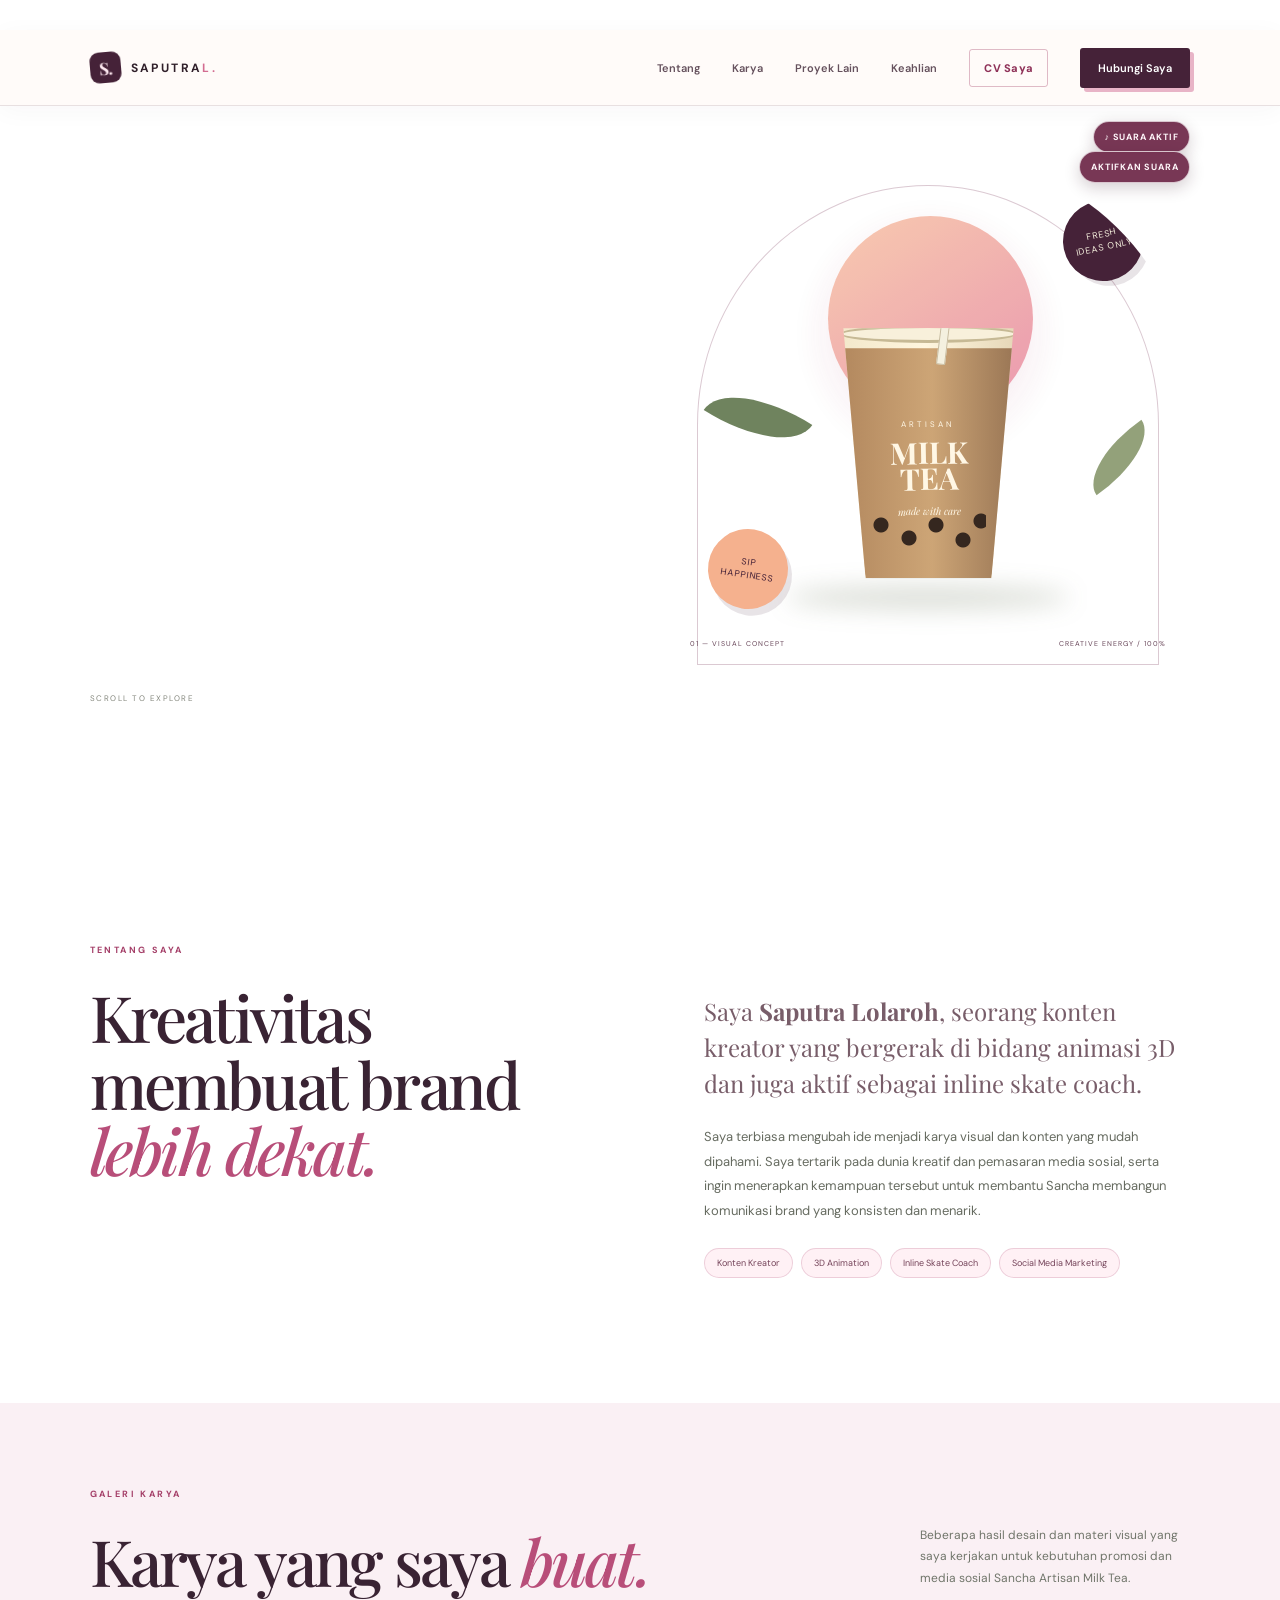
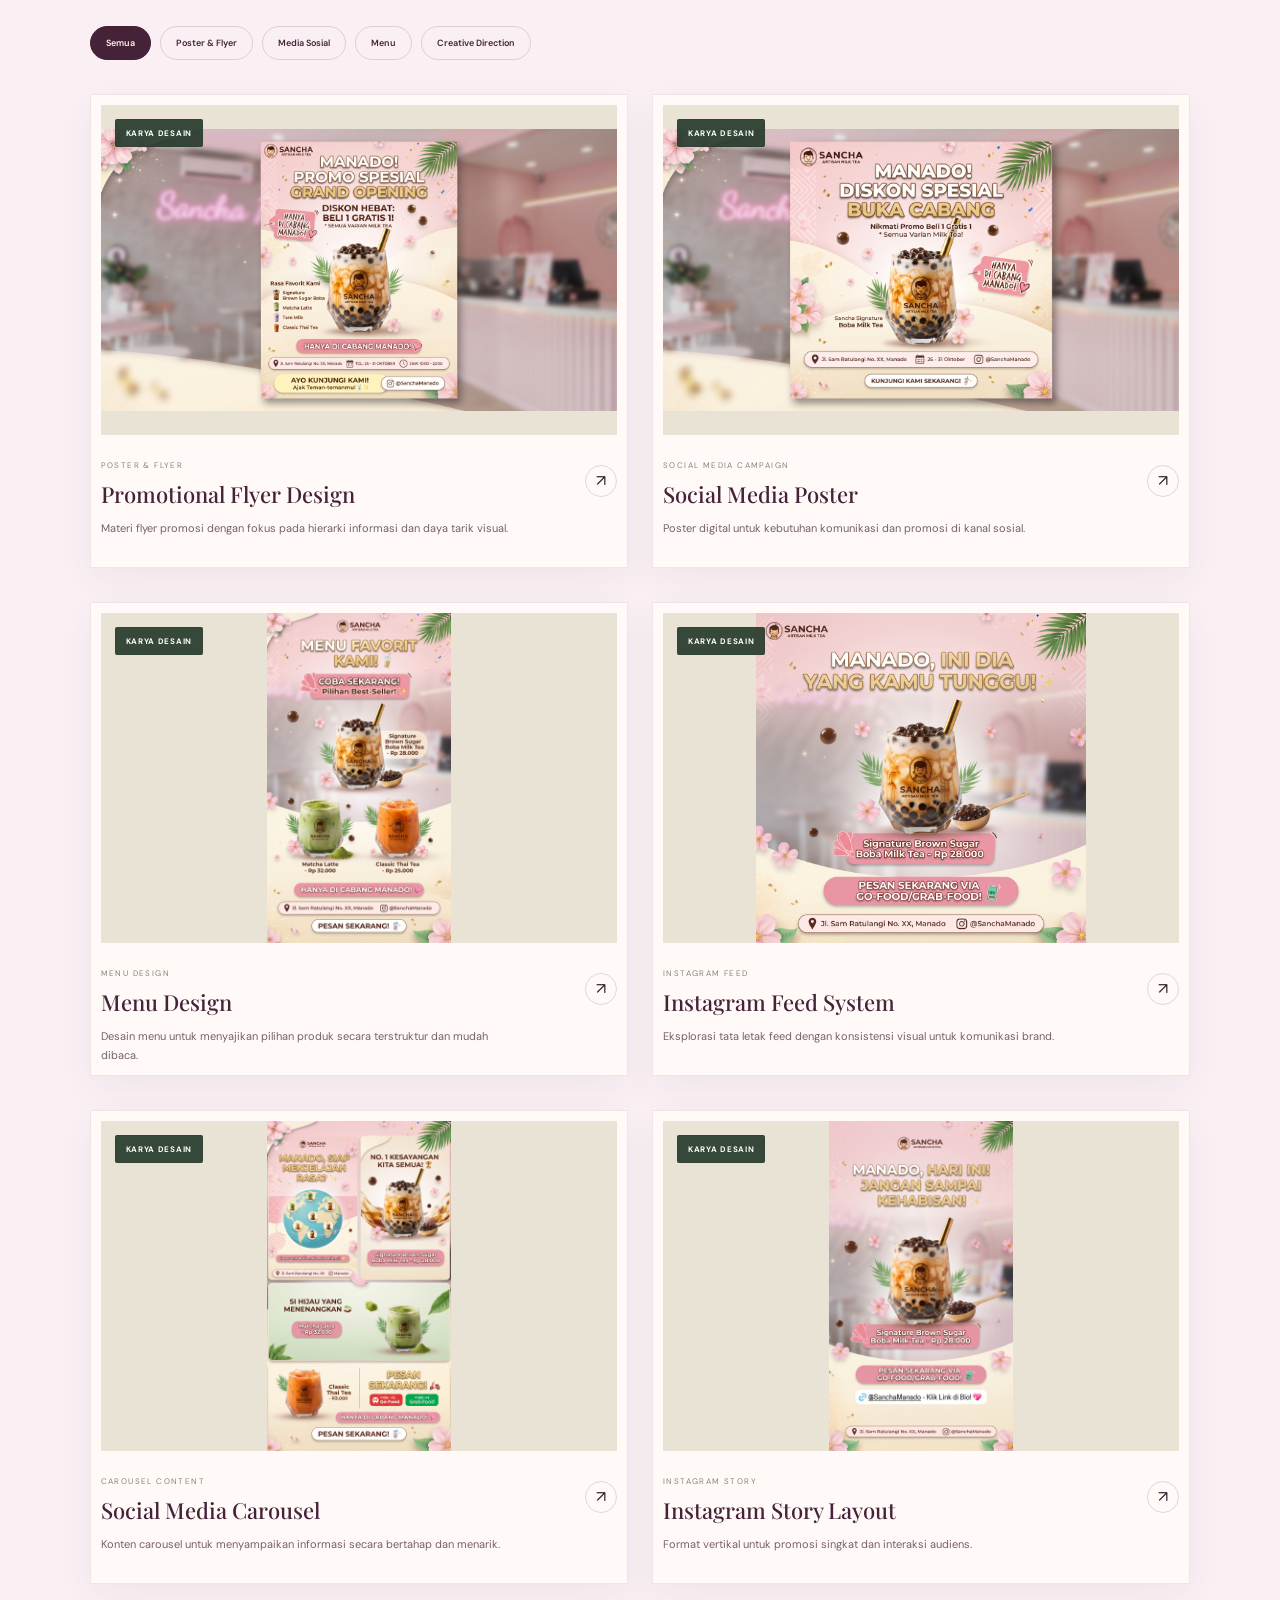
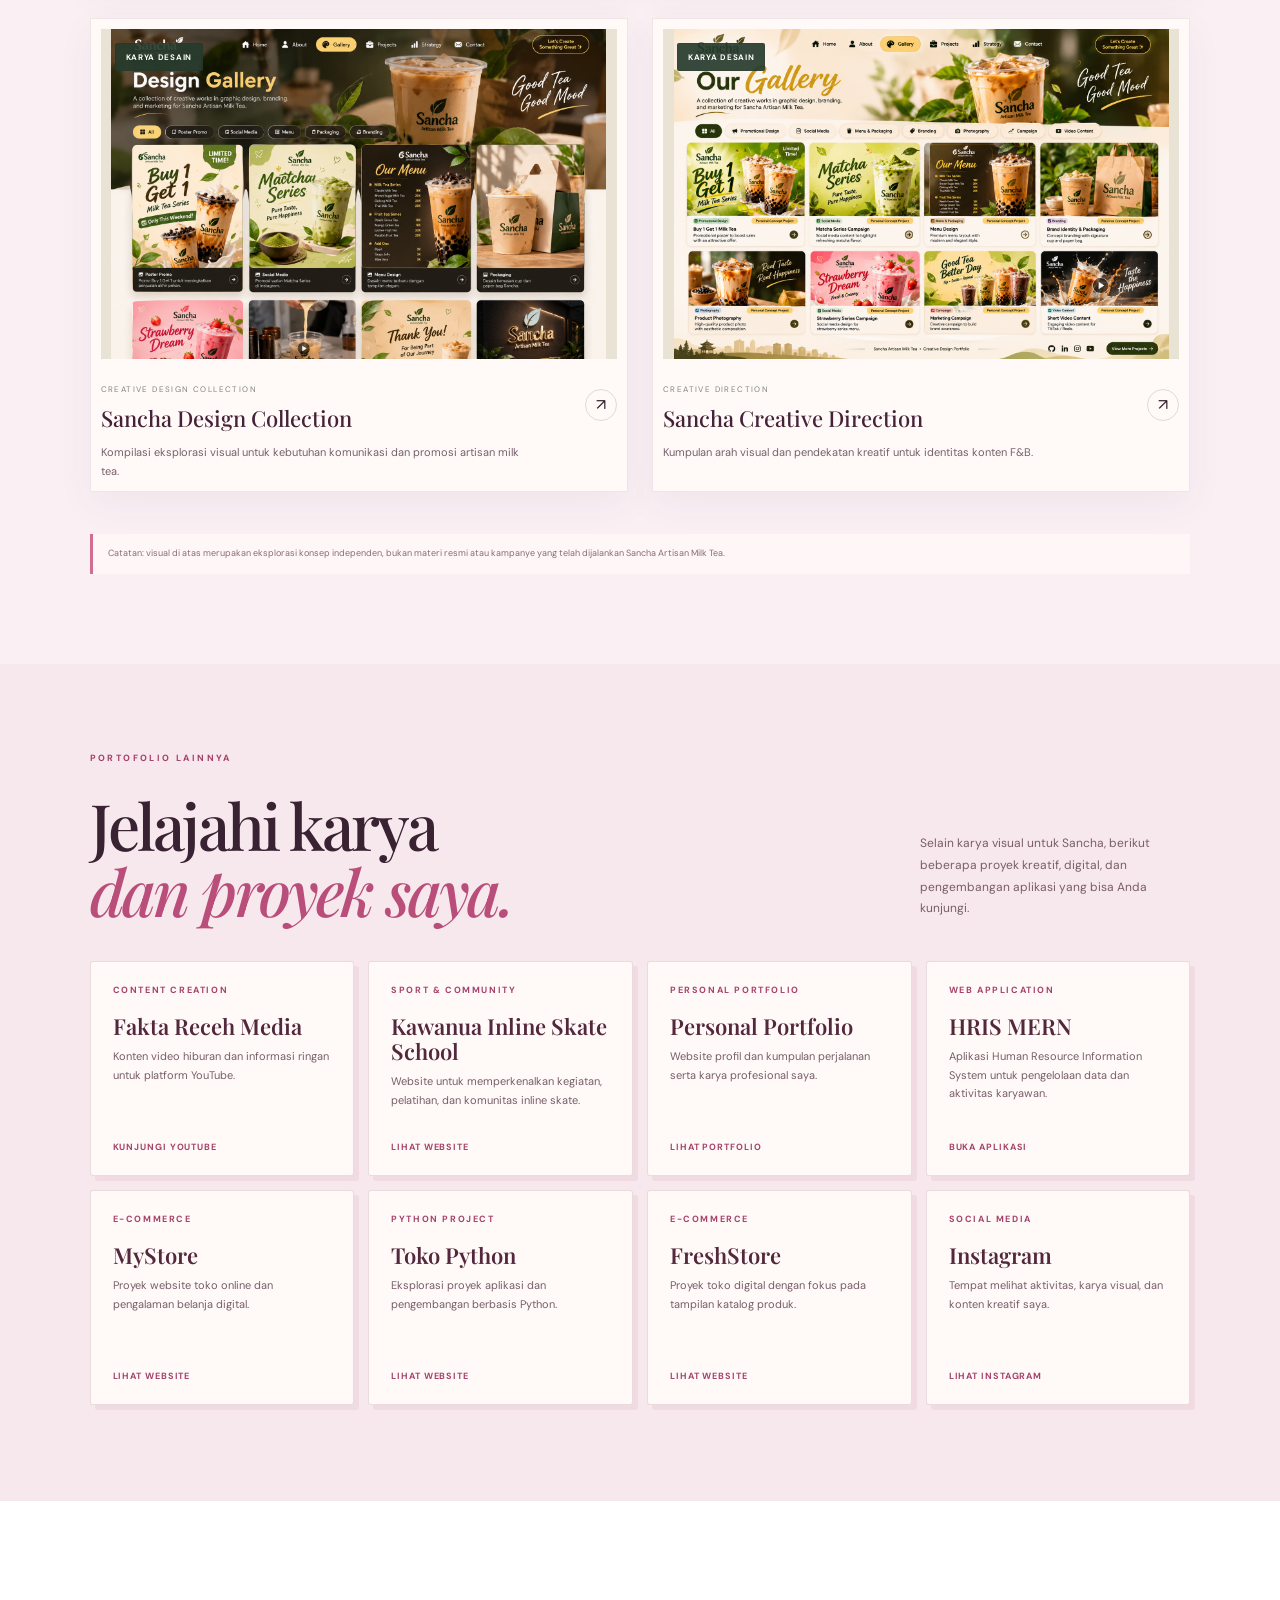
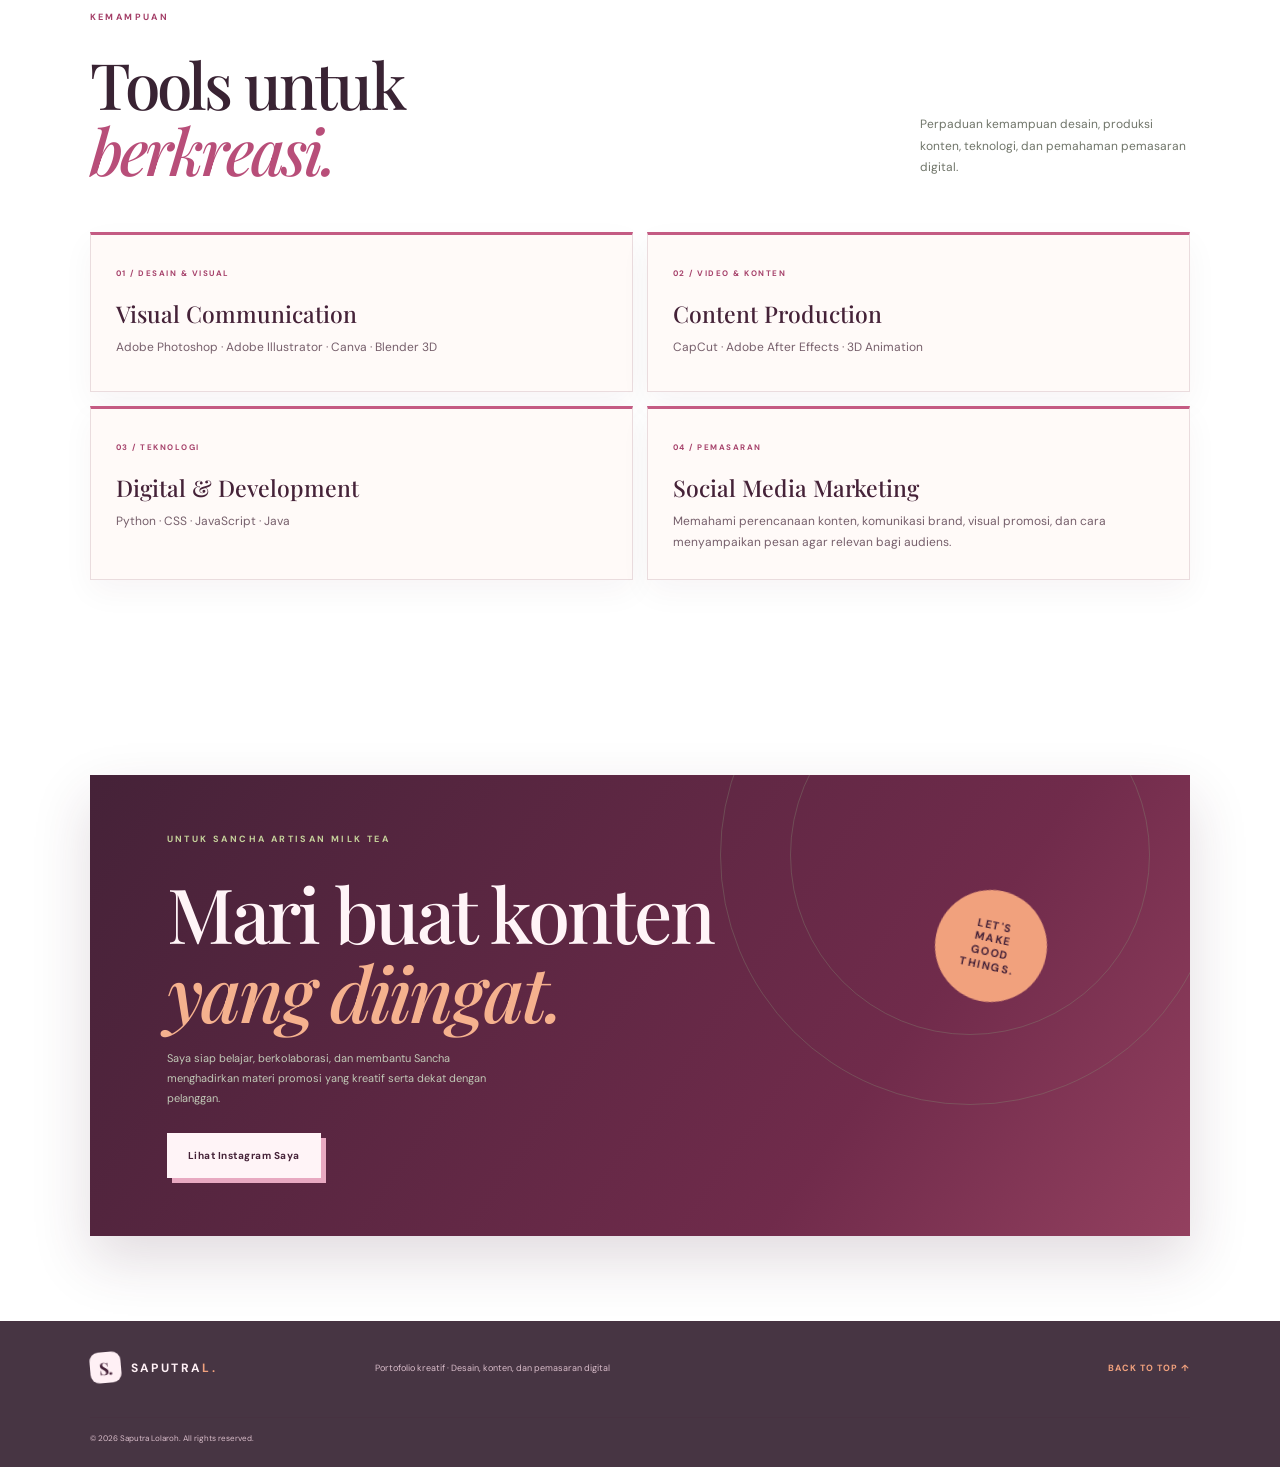
==== commit afdf1ca3: "Move video backdrop inside Sancha hero artwork panel" ====
--- a/index.html
+++ b/index.html
@@ -19,12 +19,12 @@
     <button class="menu-toggle" aria-label="Buka navigasi" aria-expanded="false"><span></span><span></span></button>
     <nav class="nav-links" aria-label="Navigasi utama">
       <a href="#about">Tentang</a><a href="#work">Karya</a><a href="#other-projects">Proyek Lain</a><a href="#skills">Keahlian</a><a class="nav-cv" href="cv.html">CV Saya <span></span></a>
-      <a class="nav-contact" href="#contact">Hubungi Saya <span></span></a>
+      <a class="nav-contact" href="#contact">Hubungi Saya <span></span></a><button class="hero-video-sound" type="button" aria-controls="heroCreativeVideo" aria-pressed="true">♪ SUARA AKTIF</button>
     </nav>
   </header>
   <main>
     <section class="hero section-wrap" id="home">
-      <div class="hero-video-bg"><video id="heroCreativeVideo" autoplay loop playsinline preload="auto"><source src="assets/videos/apalah%20estetik%2C%2C%20so%20muak%2C.mp4" type="video/mp4">Browser Anda tidak mendukung pemutaran video.</video><button class="hero-video-sound" type="button" aria-controls="heroCreativeVideo" aria-pressed="true">♪ SUARA AKTIF</button></div>
+      
       <div class="hero-copy">
         <p class="eyebrow"><span>PORTOFOLIO UNTUK SANCHA ARTISAN MILK TEA</span><span class="eyebrow-rule"></span></p>
         <h1>Ide kreatif.<br><em>Visual menarik.</em><br>Cerita berkesan.</h1>
@@ -32,7 +32,7 @@
         <div class="hero-actions"><a class="button button-dark" href="#work">Lihat Galeri <span></span></a><a class="text-link" href="#about">Kenali saya</a></div>
         <div class="hero-meta"><span>BASED IN INDONESIA</span><span>TERBUKA UNTUK BERGABUNG DENGAN SANCHA</span></div>
       </div>
-      <div class="hero-art" aria-label="Ilustrasi konseptual minuman artisan milk tea">
+      <div class="hero-art" aria-label="Ilustrasi konseptual minuman artisan milk tea"><div class="hero-video-bg"><video id="heroCreativeVideo" autoplay loop playsinline preload="auto"><source src="assets/videos/apalah%20estetik%2C%2C%20so%20muak%2C.mp4" type="video/mp4">Browser Anda tidak mendukung pemutaran video.</video><button class="hero-video-sound" type="button" aria-controls="heroCreativeVideo" aria-pressed="true">♪ SUARA AKTIF</button></div>
         <div class="art-sticker sticker-top">FRESH<br>IDEAS ONLY</div>
         <div class="sun-disc"></div><div class="art-leaf leaf-one"></div><div class="art-leaf leaf-two"></div>
         <div class="cup-shadow"></div><div class="drink-cup"><div class="cup-lid"></div><div class="cup-straw"></div><div class="cup-liquid"></div><div class="cup-pearls"></div><div class="cup-label"><small>ARTISAN</small><b>MILK<br>TEA</b><i>made with care</i></div></div>
--- a/assets/css/style.css
+++ b/assets/css/style.css
@@ -213,3 +213,94 @@
 .button span,.nav-contact span,.nav-cv span,.text-link span{display:none!important}
 @media(max-width:760px){.hero-video-bg{left:0;top:8px;width:min(58vw,250px);height:auto;aspect-ratio:9/16}.hero-copy{padding-top:calc(min(58vw,250px)*1.7778 + 30px)}.hero-art{z-index:2}}
 @media(max-width:620px){.hero-video-bg{left:0;top:0;width:min(58vw,250px);height:auto;aspect-ratio:9/16}.hero-copy{padding-top:calc(min(58vw,250px)*1.7778 + 30px)}}
+
+
+/* White translucent overlay over the hero video */
+.hero-video-bg{position:relative}
+.hero-video-bg video{opacity:1}
+.hero-video-bg::after{content:"";position:absolute;inset:0;background:rgba(255,255,255,.5);z-index:2;pointer-events:none}
+.hero-video-sound{z-index:4}
+
+
+/* Layer the complete Sancha hero composition above the video and its white wash */
+.hero{position:relative;isolation:isolate;overflow:hidden}
+.hero-video-bg{position:absolute!important;inset:0!important;z-index:0!important;width:100%!important;height:100%!important;aspect-ratio:auto!important;max-width:none!important;border:0!important;border-radius:0!important;background:#fff!important;box-shadow:none!important;overflow:hidden!important;pointer-events:auto}
+.hero-video-bg video{display:block;width:100%!important;height:100%!important;object-fit:cover!important;object-position:center!important;opacity:1!important;background:#fff}
+.hero-video-bg::after{content:"";position:absolute;inset:0;background:rgba(255,255,255,.5);z-index:2;pointer-events:none}
+.hero-copy,.hero-art,.hero-scroll{position:relative;z-index:3}
+.hero-copy{padding-top:0}
+.hero-art{z-index:3}
+.hero-video-sound{z-index:5}
+@media(max-width:760px){
+  .hero-video-bg{inset:0!important;width:100%!important;height:100%!important}
+  .hero-copy{padding-top:0!important}
+}
+
+
+/* Full-site responsive video backdrop with a 60% white wash */
+html,body{min-height:100%;background:transparent}
+body{position:relative;isolation:isolate;background:transparent}
+.hero-video-bg{
+  position:fixed!important;
+  inset:0!important;
+  z-index:-1!important;
+  width:100vw!important;
+  height:100vh!important;
+  height:100dvh!important;
+  max-width:none!important;
+  aspect-ratio:auto!important;
+  border:0!important;
+  border-radius:0!important;
+  overflow:hidden!important;
+  background:#fff!important;
+  box-shadow:none!important;
+  pointer-events:none!important;
+}
+.hero-video-bg video{
+  width:100%!important;
+  height:100%!important;
+  object-fit:cover!important;
+  object-position:center center!important;
+  opacity:.6!important;
+  background:#fff!important;
+}
+.hero-video-bg::after{
+  content:"";
+  position:absolute;
+  inset:0;
+  z-index:2;
+  background:rgba(255,255,255,.6)!important;
+  pointer-events:none;
+}
+.hero-video-sound{position:fixed!important;z-index:30!important;top:calc(100vh - 58px)!important;top:calc(100dvh - 58px)!important;left:auto!important;right:18px!important;bottom:auto!important;pointer-events:auto!important}
+/* Let the moving video remain visible behind all page sections */
+.announcement{background:rgba(52,32,47,.88)}
+.site-header{background:rgba(255,250,248,.82)!important;backdrop-filter:blur(10px)}
+.hero,.about,.skills-section,.contact{background:transparent!important}
+.work-section{background:rgba(248,234,240,.72)!important}
+.projects-section{background:rgba(244,223,231,.72)!important}
+.footer{background:rgba(52,32,47,.9)!important}
+@media(max-width:760px){
+ .hero-video-bg{width:100vw!important;height:100vh!important;height:100dvh!important}
+ .hero-video-bg video{object-position:center center!important}
+ .hero-video-sound{right:12px!important;top:calc(100dvh - 54px)!important}
+ .site-header{backdrop-filter:blur(8px)}
+}
+
+
+/* Keep the video sound control in the top navigation area */
+.hero-video-sound{
+  position:fixed!important;
+  top:calc(31px + 78px + 12px)!important;
+  right:7vw!important;
+  left:auto!important;
+  bottom:auto!important;
+  z-index:25!important;
+}
+@media(max-width:760px){
+  .hero-video-sound{
+    top:calc(31px + 66px + 10px)!important;
+    right:16px!important;
+    left:auto!important;
+  }
+}
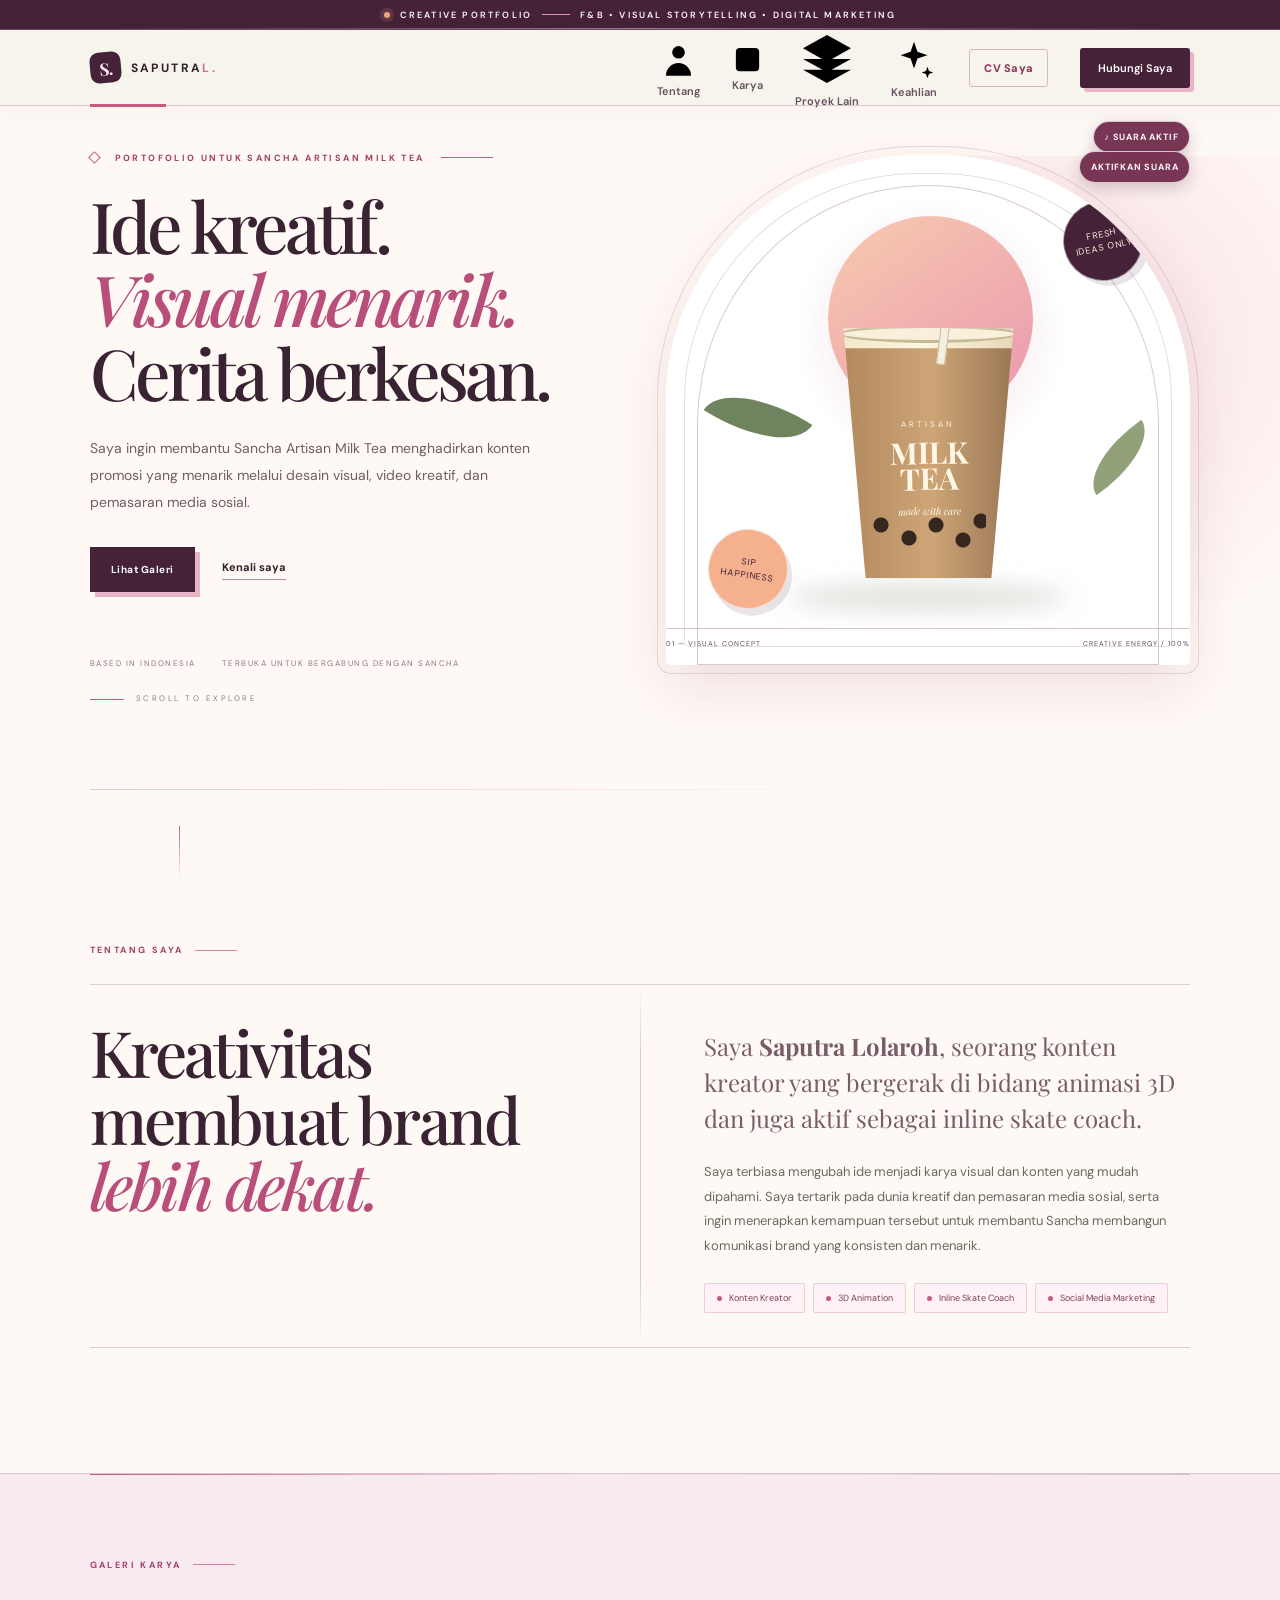
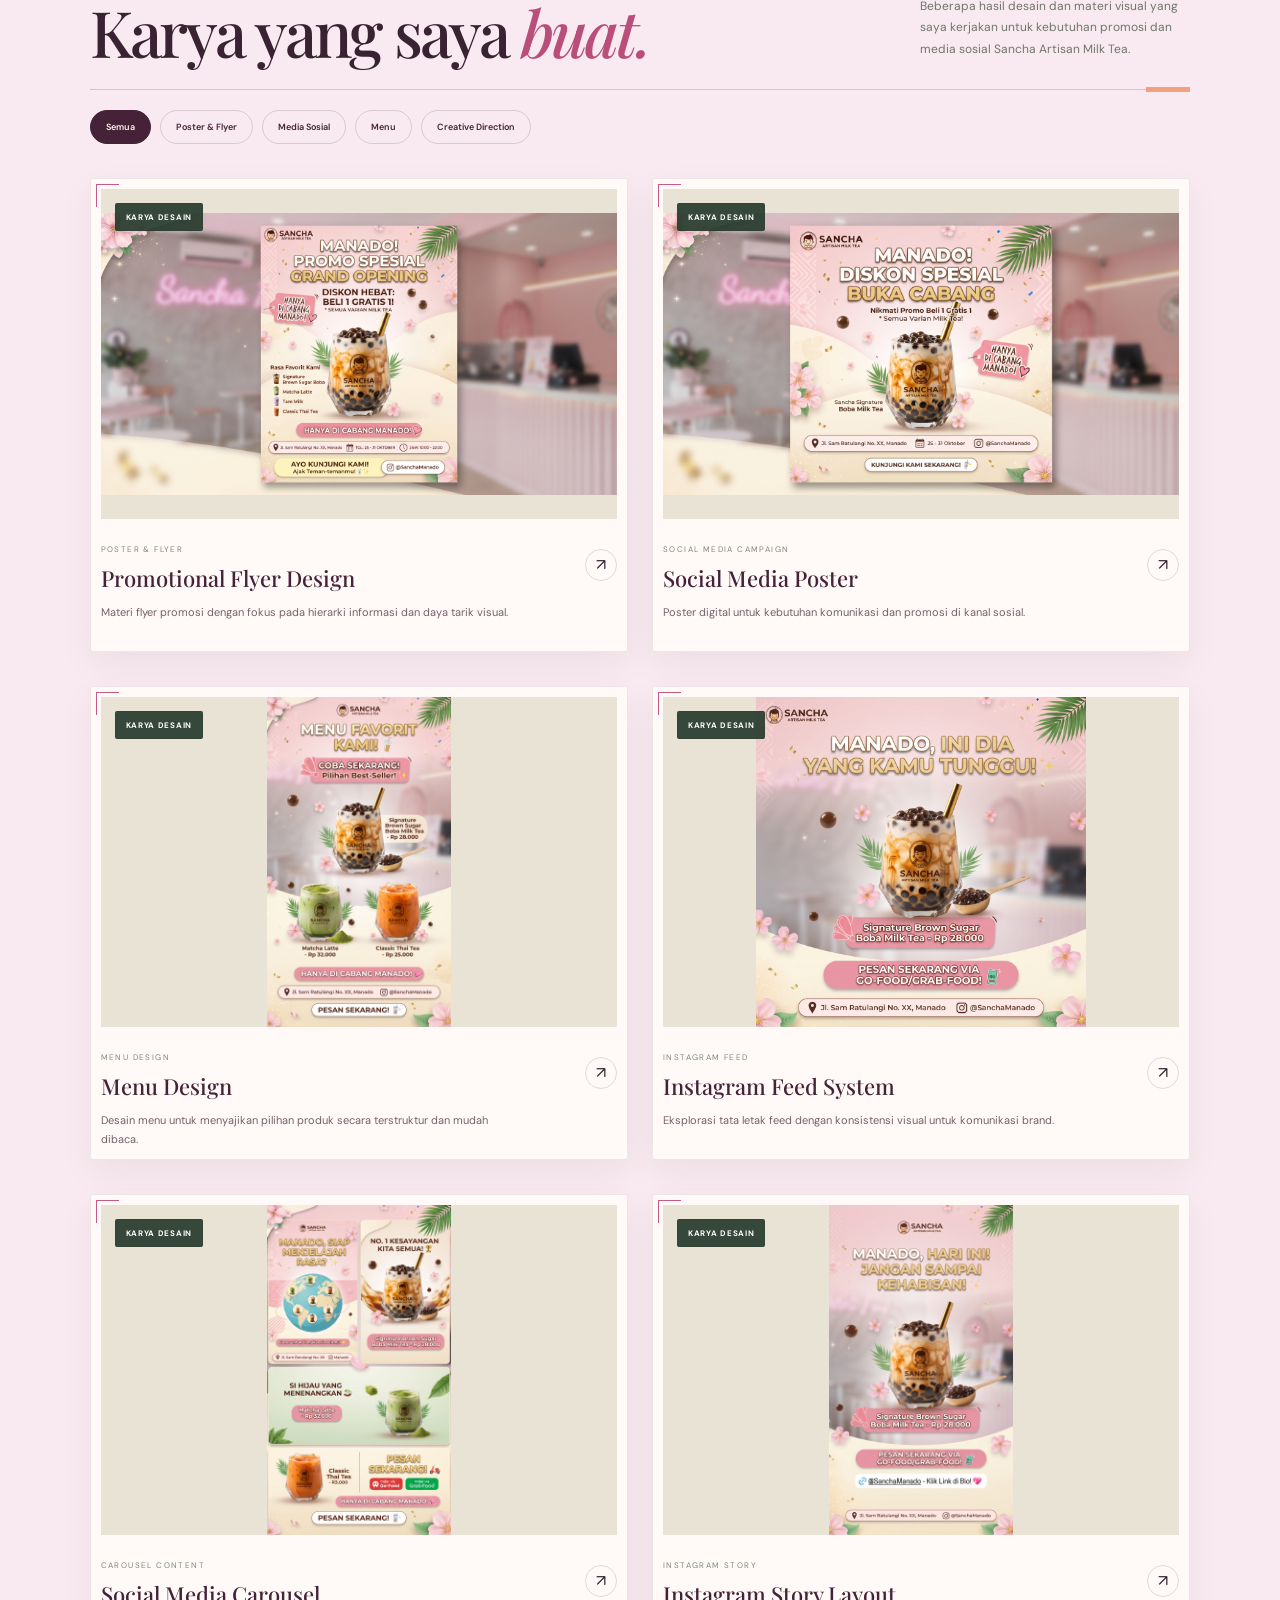
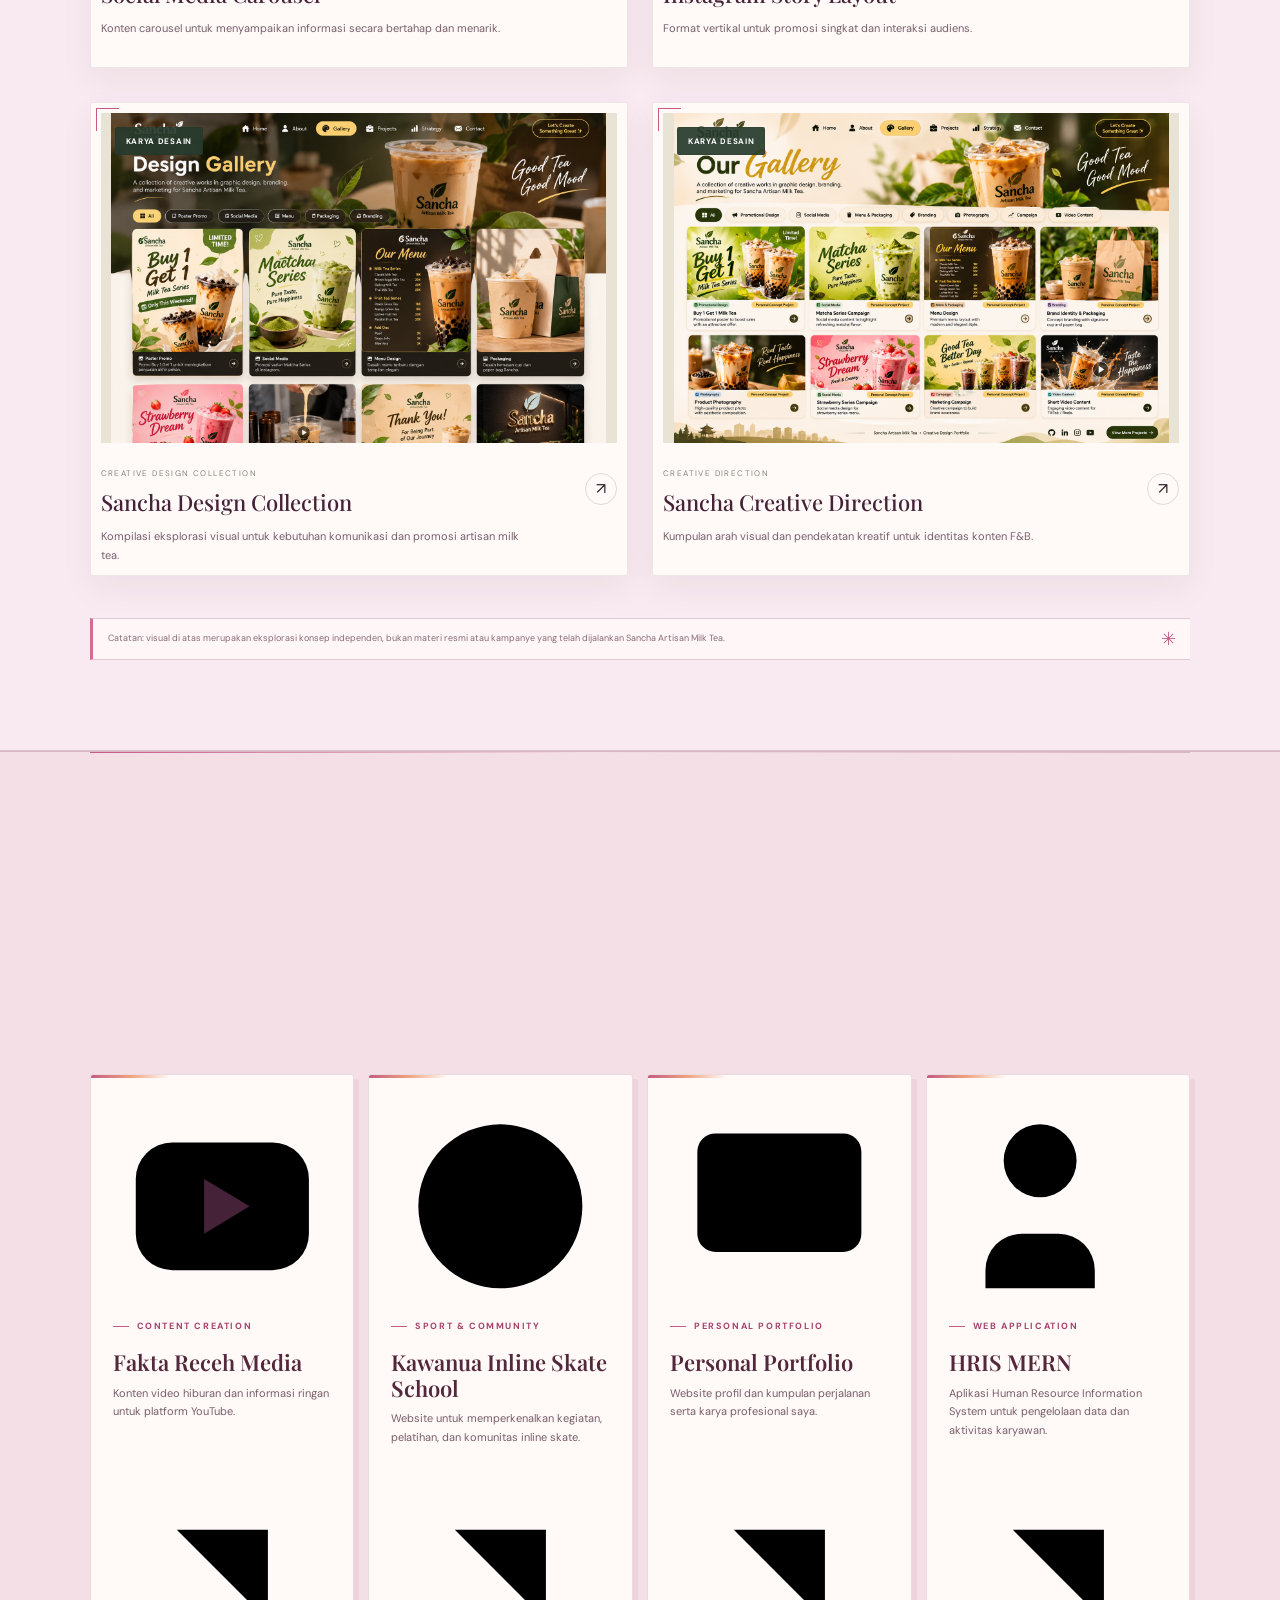
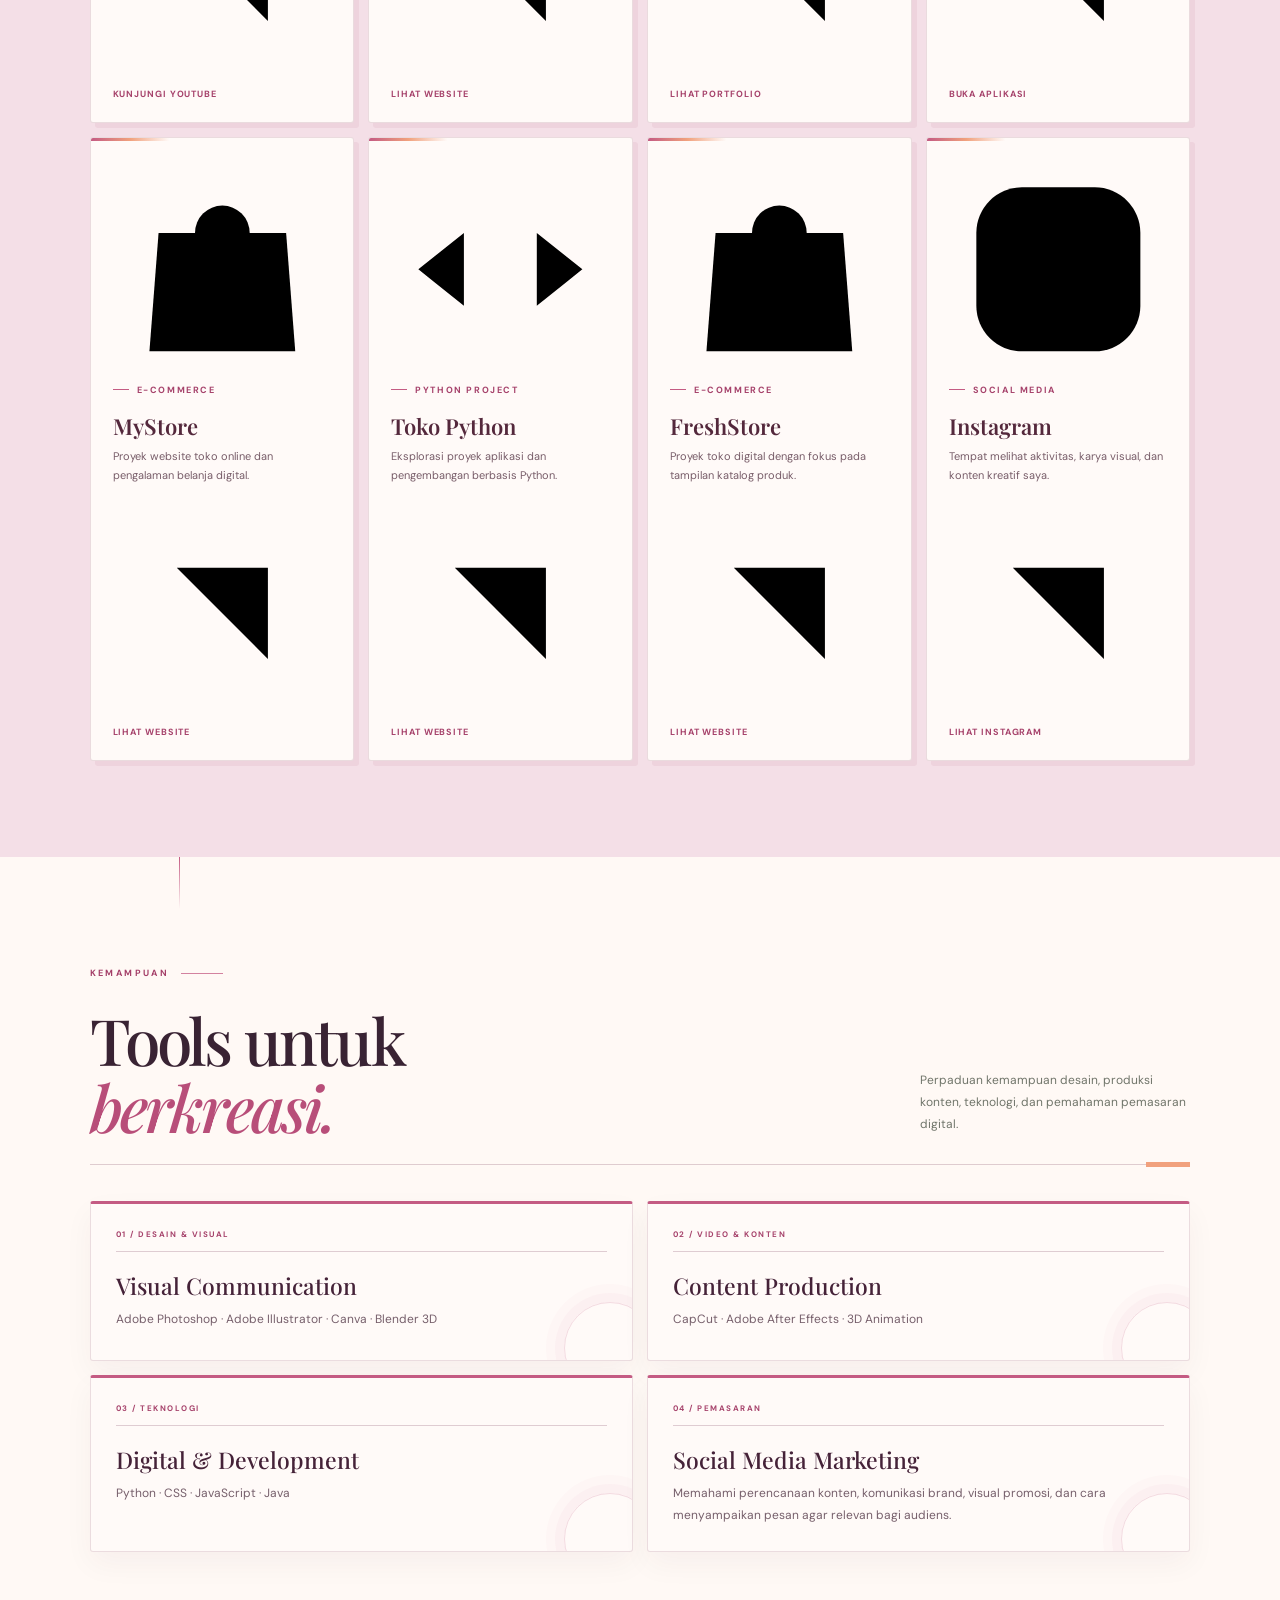
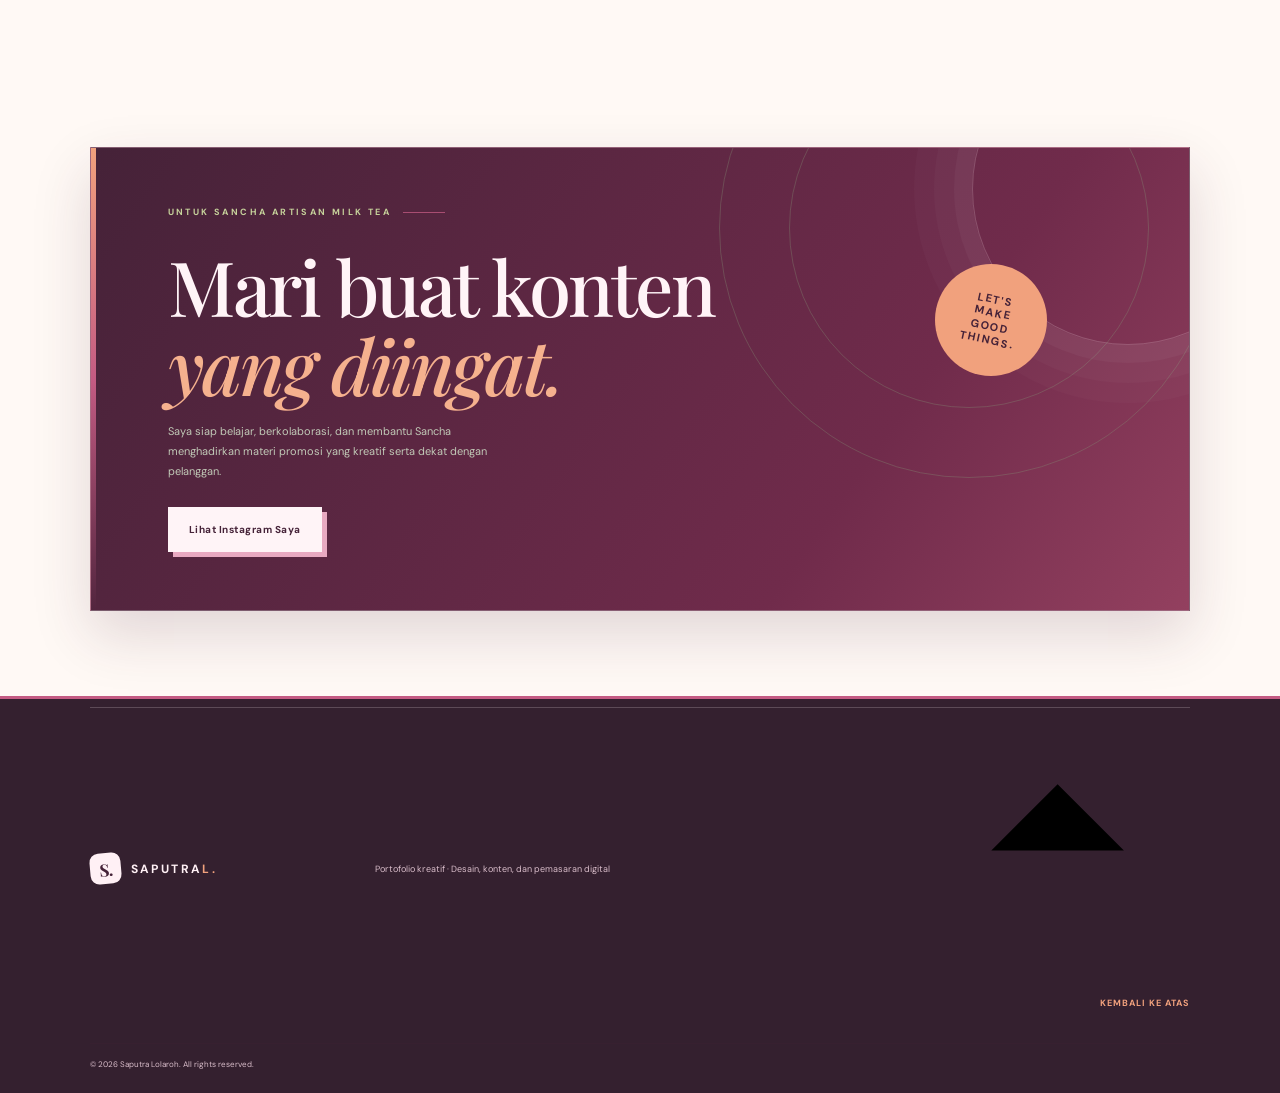
==== commit a922a97a: "Add modern contextual icons to portfolio navigation and project links" ====
--- a/index.html
+++ b/index.html
@@ -18,8 +18,8 @@
     <a class="brand" href="#home" aria-label="Saputra Lolaroh home"><span class="brand-mark">S.</span><span>SAPUTRA<span class="brand-light">L.</span></span></a>
     <button class="menu-toggle" aria-label="Buka navigasi" aria-expanded="false"><span></span><span></span></button>
     <nav class="nav-links" aria-label="Navigasi utama">
-      <a href="#about">Tentang</a><a href="#work">Karya</a><a href="#other-projects">Proyek Lain</a><a href="#skills">Keahlian</a><a class="nav-cv" href="cv.html">CV Saya <span></span></a>
-      <a class="nav-contact" href="#contact">Hubungi Saya <span></span></a><button class="hero-video-sound" type="button" aria-controls="heroCreativeVideo" aria-pressed="true">♪ SUARA AKTIF</button>
+      <a href="#about"><span class="ui-icon" aria-hidden="true"><svg viewBox="0 0 24 24" aria-hidden="true"><circle cx="12" cy="8" r="3.5"/><path d="M5 21a7 7 0 0 1 14 0"/></svg></span>Tentang</a><a href="#work"><span class="ui-icon" aria-hidden="true"><svg viewBox="0 0 24 24" aria-hidden="true"><rect x="3" y="3" width="18" height="18" rx="3"/><circle cx="8.5" cy="8.5" r="1.5"/><path d="m21 15-5-5L5 21"/></svg></span>Karya</a><a href="#other-projects"><span class="ui-icon" aria-hidden="true"><svg viewBox="0 0 24 24" aria-hidden="true"><path d="m12 3 9 5-9 5-9-5 9-5Z"/><path d="m3 12 9 5 9-5M3 16l9 5 9-5"/></svg></span>Proyek Lain</a><a href="#skills"><span class="ui-icon" aria-hidden="true"><svg viewBox="0 0 24 24" aria-hidden="true"><path d="m12 3 1.8 5.2L19 10l-5.2 1.8L12 17l-1.8-5.2L5 10l5.2-1.8L12 3Z"/><path d="m19 16 .8 2.2L22 19l-2.2.8L19 22l-.8-2.2L16 19l2.2-.8L19 16Z"/></svg></span>Keahlian</a><a class="nav-cv" href="cv.html"><span class="ui-icon" aria-hidden="true"><svg viewBox="0 0 24 24" aria-hidden="true"><path d="M14 2H6a2 2 0 0 0-2 2v16a2 2 0 0 0 2 2h12a2 2 0 0 0 2-2V8Z"/><path d="M14 2v6h6M8 13h8M8 17h8"/></svg></span>CV Saya</a>
+      <a class="nav-contact" href="#contact"><span class="ui-icon" aria-hidden="true"><svg viewBox="0 0 24 24" aria-hidden="true"><rect x="3" y="5" width="18" height="14" rx="2"/><path d="m3 7 9 6 9-6"/></svg></span>Hubungi Saya</a><button class="hero-video-sound" type="button" aria-controls="heroCreativeVideo" aria-pressed="true"><span class="ui-icon" aria-hidden="true"><svg viewBox="0 0 24 24" aria-hidden="true"><path d="M11 5 6 9H3v6h3l5 4V5ZM15 9a5 5 0 0 1 0 6M18 6a9 9 0 0 1 0 12"/></svg></span><span class="sound-label">SUARA AKTIF</span></button>
     </nav>
   </header>
   <main>
@@ -29,7 +29,7 @@
         <p class="eyebrow"><span>PORTOFOLIO UNTUK SANCHA ARTISAN MILK TEA</span><span class="eyebrow-rule"></span></p>
         <h1>Ide kreatif.<br><em>Visual menarik.</em><br>Cerita berkesan.</h1>
         <p class="hero-lead">Saya ingin membantu Sancha Artisan Milk Tea menghadirkan konten promosi yang menarik melalui desain visual, video kreatif, dan pemasaran media sosial.</p>
-        <div class="hero-actions"><a class="button button-dark" href="#work">Lihat Galeri <span></span></a><a class="text-link" href="#about">Kenali saya</a></div>
+        <div class="hero-actions"><a class="button button-dark" href="#work"><span class="ui-icon" aria-hidden="true"><svg viewBox="0 0 24 24" aria-hidden="true"><rect x="3" y="3" width="18" height="18" rx="3"/><circle cx="8.5" cy="8.5" r="1.5"/><path d="m21 15-5-5L5 21"/></svg></span>Lihat Galeri</a><a class="text-link" href="#about"><span class="ui-icon" aria-hidden="true"><svg viewBox="0 0 24 24" aria-hidden="true"><circle cx="12" cy="8" r="3.5"/><path d="M5 21a7 7 0 0 1 14 0"/></svg></span>Kenali saya</a></div>
         <div class="hero-meta"><span>BASED IN INDONESIA</span><span>TERBUKA UNTUK BERGABUNG DENGAN SANCHA</span></div>
       </div>
       <div class="hero-art" aria-label="Ilustrasi konseptual minuman artisan milk tea"><div class="hero-video-bg"><video id="heroCreativeVideo" autoplay loop playsinline preload="auto"><source src="assets/videos/apalah%20estetik%2C%2C%20so%20muak%2C.mp4" type="video/mp4">Browser Anda tidak mendukung pemutaran video.</video><button class="hero-video-sound" type="button" aria-controls="heroCreativeVideo" aria-pressed="true">♪ SUARA AKTIF</button></div>
@@ -64,14 +64,14 @@
           <p>Selain karya visual untuk Sancha, berikut beberapa proyek kreatif, digital, dan pengembangan aplikasi yang bisa Anda kunjungi.</p>
         </div>
         <div class="project-link-grid">
-          <a class="project-link-card" href="https://www.youtube.com/@FaktaRecehMedia" target="_blank" rel="noopener noreferrer"><span class="project-kind">CONTENT CREATION</span><h3>Fakta Receh Media</h3><p>Konten video hiburan dan informasi ringan untuk platform YouTube.</p><span class="project-visit">Kunjungi YouTube </span></a>
-          <a class="project-link-card" href="https://kawanua-inlineskateschool.vercel.app/" target="_blank" rel="noopener noreferrer"><span class="project-kind">SPORT & COMMUNITY</span><h3>Kawanua Inline Skate School</h3><p>Website untuk memperkenalkan kegiatan, pelatihan, dan komunitas inline skate.</p><span class="project-visit">Lihat Website </span></a>
-          <a class="project-link-card" href="https://saputralolaroh.vercel.app/" target="_blank" rel="noopener noreferrer"><span class="project-kind">PERSONAL PORTFOLIO</span><h3>Personal Portfolio</h3><p>Website profil dan kumpulan perjalanan serta karya profesional saya.</p><span class="project-visit">Lihat Portfolio </span></a>
-          <a class="project-link-card" href="https://hris-mern.vercel.app/" target="_blank" rel="noopener noreferrer"><span class="project-kind">WEB APPLICATION</span><h3>HRIS MERN</h3><p>Aplikasi Human Resource Information System untuk pengelolaan data dan aktivitas karyawan.</p><span class="project-visit">Buka Aplikasi </span></a>
-          <a class="project-link-card" href="https://mystore-saputra.vercel.app/" target="_blank" rel="noopener noreferrer"><span class="project-kind">E-COMMERCE</span><h3>MyStore</h3><p>Proyek website toko online dan pengalaman belanja digital.</p><span class="project-visit">Lihat Website </span></a>
-          <a class="project-link-card" href="https://toko-python.vercel.app/" target="_blank" rel="noopener noreferrer"><span class="project-kind">PYTHON PROJECT</span><h3>Toko Python</h3><p>Eksplorasi proyek aplikasi dan pengembangan berbasis Python.</p><span class="project-visit">Lihat Website </span></a>
-          <a class="project-link-card" href="https://freshstore-zeta.vercel.app/" target="_blank" rel="noopener noreferrer"><span class="project-kind">E-COMMERCE</span><h3>FreshStore</h3><p>Proyek toko digital dengan fokus pada tampilan katalog produk.</p><span class="project-visit">Lihat Website </span></a>
-          <a class="project-link-card" href="https://www.instagram.com/lolaroh_saputra/" target="_blank" rel="noopener noreferrer"><span class="project-kind">SOCIAL MEDIA</span><h3>Instagram</h3><p>Tempat melihat aktivitas, karya visual, dan konten kreatif saya.</p><span class="project-visit">Lihat Instagram </span></a>
+          <a class="project-link-card" href="https://www.youtube.com/@FaktaRecehMedia" target="_blank" rel="noopener noreferrer"><span class="project-platform-icon" aria-hidden="true"><svg viewBox="0 0 24 24" aria-hidden="true"><rect x="2.5" y="5" width="19" height="14" rx="4"/><path d="m10 9 5 3-5 3V9Z" fill="currentColor" stroke="none"/></svg></span><span class="project-kind">CONTENT CREATION</span><h3>Fakta Receh Media</h3><p>Konten video hiburan dan informasi ringan untuk platform YouTube.</p><span class="project-visit"><span class="visit-icon" aria-hidden="true"><svg viewBox="0 0 24 24" aria-hidden="true"><path d="M7 17 17 7M7 7h10v10"/></svg></span>Kunjungi YouTube </span></a>
+          <a class="project-link-card" href="https://kawanua-inlineskateschool.vercel.app/" target="_blank" rel="noopener noreferrer"><span class="project-platform-icon" aria-hidden="true"><svg viewBox="0 0 24 24" aria-hidden="true"><circle cx="12" cy="12" r="9"/><path d="M3 12h18M12 3a15 15 0 0 1 0 18M12 3a15 15 0 0 0 0 18"/></svg></span><span class="project-kind">SPORT & COMMUNITY</span><h3>Kawanua Inline Skate School</h3><p>Website untuk memperkenalkan kegiatan, pelatihan, dan komunitas inline skate.</p><span class="project-visit"><span class="visit-icon" aria-hidden="true"><svg viewBox="0 0 24 24" aria-hidden="true"><path d="M7 17 17 7M7 7h10v10"/></svg></span>Lihat Website </span></a>
+          <a class="project-link-card" href="https://saputralolaroh.vercel.app/" target="_blank" rel="noopener noreferrer"><span class="project-platform-icon" aria-hidden="true"><svg viewBox="0 0 24 24" aria-hidden="true"><rect x="3" y="4" width="18" height="13" rx="2"/><path d="M8 21h8M12 17v4"/></svg></span><span class="project-kind">PERSONAL PORTFOLIO</span><h3>Personal Portfolio</h3><p>Website profil dan kumpulan perjalanan serta karya profesional saya.</p><span class="project-visit"><span class="visit-icon" aria-hidden="true"><svg viewBox="0 0 24 24" aria-hidden="true"><path d="M7 17 17 7M7 7h10v10"/></svg></span>Lihat Portfolio </span></a>
+          <a class="project-link-card" href="https://hris-mern.vercel.app/" target="_blank" rel="noopener noreferrer"><span class="project-platform-icon" aria-hidden="true"><svg viewBox="0 0 24 24" aria-hidden="true"><path d="M16 21v-2a4 4 0 0 0-4-4H8a4 4 0 0 0-4 4v2M10 11a4 4 0 1 0 0-8 4 4 0 0 0 0 8ZM20 8v6M23 11h-6"/></svg></span><span class="project-kind">WEB APPLICATION</span><h3>HRIS MERN</h3><p>Aplikasi Human Resource Information System untuk pengelolaan data dan aktivitas karyawan.</p><span class="project-visit"><span class="visit-icon" aria-hidden="true"><svg viewBox="0 0 24 24" aria-hidden="true"><path d="M7 17 17 7M7 7h10v10"/></svg></span>Buka Aplikasi </span></a>
+          <a class="project-link-card" href="https://mystore-saputra.vercel.app/" target="_blank" rel="noopener noreferrer"><span class="project-platform-icon" aria-hidden="true"><svg viewBox="0 0 24 24" aria-hidden="true"><path d="M5 8h14l1 13H4L5 8Z"/><path d="M9 8a3 3 0 0 1 6 0"/></svg></span><span class="project-kind">E-COMMERCE</span><h3>MyStore</h3><p>Proyek website toko online dan pengalaman belanja digital.</p><span class="project-visit"><span class="visit-icon" aria-hidden="true"><svg viewBox="0 0 24 24" aria-hidden="true"><path d="M7 17 17 7M7 7h10v10"/></svg></span>Lihat Website </span></a>
+          <a class="project-link-card" href="https://toko-python.vercel.app/" target="_blank" rel="noopener noreferrer"><span class="project-platform-icon" aria-hidden="true"><svg viewBox="0 0 24 24" aria-hidden="true"><path d="m8 8-5 4 5 4M16 8l5 4-5 4M14 4l-4 16"/></svg></span><span class="project-kind">PYTHON PROJECT</span><h3>Toko Python</h3><p>Eksplorasi proyek aplikasi dan pengembangan berbasis Python.</p><span class="project-visit"><span class="visit-icon" aria-hidden="true"><svg viewBox="0 0 24 24" aria-hidden="true"><path d="M7 17 17 7M7 7h10v10"/></svg></span>Lihat Website </span></a>
+          <a class="project-link-card" href="https://freshstore-zeta.vercel.app/" target="_blank" rel="noopener noreferrer"><span class="project-platform-icon" aria-hidden="true"><svg viewBox="0 0 24 24" aria-hidden="true"><path d="M5 8h14l1 13H4L5 8Z"/><path d="M9 8a3 3 0 0 1 6 0"/></svg></span><span class="project-kind">E-COMMERCE</span><h3>FreshStore</h3><p>Proyek toko digital dengan fokus pada tampilan katalog produk.</p><span class="project-visit"><span class="visit-icon" aria-hidden="true"><svg viewBox="0 0 24 24" aria-hidden="true"><path d="M7 17 17 7M7 7h10v10"/></svg></span>Lihat Website </span></a>
+          <a class="project-link-card" href="https://www.instagram.com/lolaroh_saputra/" target="_blank" rel="noopener noreferrer"><span class="project-platform-icon" aria-hidden="true"><svg viewBox="0 0 24 24" aria-hidden="true"><rect x="3" y="3" width="18" height="18" rx="5"/><circle cx="12" cy="12" r="4"/><path d="M17.5 6.5h.01"/></svg></span><span class="project-kind">SOCIAL MEDIA</span><h3>Instagram</h3><p>Tempat melihat aktivitas, karya visual, dan konten kreatif saya.</p><span class="project-visit"><span class="visit-icon" aria-hidden="true"><svg viewBox="0 0 24 24" aria-hidden="true"><path d="M7 17 17 7M7 7h10v10"/></svg></span>Lihat Instagram </span></a>
         </div>
       </div>
     </section>
@@ -84,8 +84,8 @@
         <article class="skill-group"><span>04 / PEMASARAN</span><h3>Social Media Marketing</h3><p>Memahami perencanaan konten, komunikasi brand, visual promosi, dan cara menyampaikan pesan agar relevan bagi audiens.</p></article>
       </div>
     </section>
-    <section class="contact section-wrap" id="contact"><div class="contact-card"><div class="section-kicker">UNTUK SANCHA ARTISAN MILK TEA</div><h2>Mari buat konten<br><em>yang diingat.</em></h2><p>Saya siap belajar, berkolaborasi, dan membantu Sancha menghadirkan materi promosi yang kreatif serta dekat dengan pelanggan.</p><a class="button button-light" href="https://www.instagram.com/lolaroh_saputra/" target="_blank" rel="noopener noreferrer">Lihat Instagram Saya <span></span></a><div class="contact-orbit orbit-a"></div><div class="contact-orbit orbit-b"></div><div class="contact-stamp">LET'S<br>MAKE<br>GOOD<br>THINGS.</div></div></section>
+    <section class="contact section-wrap" id="contact"><div class="contact-card"><div class="section-kicker">UNTUK SANCHA ARTISAN MILK TEA</div><h2>Mari buat konten<br><em>yang diingat.</em></h2><p>Saya siap belajar, berkolaborasi, dan membantu Sancha menghadirkan materi promosi yang kreatif serta dekat dengan pelanggan.</p><a class="button button-light" href="https://www.instagram.com/lolaroh_saputra/" target="_blank" rel="noopener noreferrer"><span class="ui-icon" aria-hidden="true"><svg viewBox="0 0 24 24" aria-hidden="true"><rect x="3" y="3" width="18" height="18" rx="5"/><circle cx="12" cy="12" r="4"/><path d="M17.5 6.5h.01"/></svg></span>Lihat Instagram Saya</a><div class="contact-orbit orbit-a"></div><div class="contact-orbit orbit-b"></div><div class="contact-stamp">LET'S<br>MAKE<br>GOOD<br>THINGS.</div></div></section>
   </main>
-  <footer class="footer"><a class="brand" href="#home"><span class="brand-mark">S.</span><span>SAPUTRA<span class="brand-light">L.</span></span></a><p>Portofolio kreatif · Desain, konten, dan pemasaran digital</p><a href="#home">BACK TO TOP ↑</a><small>© <span id="year"></span> Saputra Lolaroh. All rights reserved.</small></footer>
+  <footer class="footer"><a class="brand" href="#home"><span class="brand-mark">S.</span><span>SAPUTRA<span class="brand-light">L.</span></span></a><p>Portofolio kreatif · Desain, konten, dan pemasaran digital</p><a href="#home"><span class="ui-icon" aria-hidden="true"><svg viewBox="0 0 24 24" aria-hidden="true"><path d="M12 19V5M6 11l6-6 6 6"/></svg></span>KEMBALI KE ATAS</a><small>© <span id="year"></span> Saputra Lolaroh. All rights reserved.</small></footer>
 </body>
 </html>
--- a/assets/css/style.css
+++ b/assets/css/style.css
@@ -304,3 +304,141 @@
     left:auto!important;
   }
 }
+
+
+/* Restrict the video and 60% white overlay to the milk-tea artwork only */
+html,body{background:var(--paper)!important}
+body{isolation:auto!important}
+.hero{isolation:auto!important;overflow:visible!important;background:transparent!important}
+.hero-video-bg{
+  position:absolute!important;
+  inset:0!important;
+  z-index:0!important;
+  width:100%!important;
+  height:100%!important;
+  max-width:none!important;
+  aspect-ratio:auto!important;
+  border:0!important;
+  border-radius:inherit!important;
+  overflow:hidden!important;
+  background:#fff!important;
+  box-shadow:none!important;
+  pointer-events:none!important;
+}
+.hero-video-bg video{
+  display:block!important;
+  width:100%!important;
+  height:100%!important;
+  object-fit:cover!important;
+  object-position:center!important;
+  opacity:1!important;
+  background:#fff!important;
+}
+.hero-video-bg::after{
+  content:"";
+  position:absolute;
+  inset:0;
+  z-index:2;
+  background:rgba(255,255,255,.6)!important;
+  pointer-events:none;
+}
+.hero-art{
+  position:relative!important;
+  isolation:isolate!important;
+  overflow:hidden!important;
+  background:transparent!important;
+  z-index:3!important;
+}
+.hero-art:before{z-index:1}
+.hero-art>:not(.hero-video-bg){position:relative;z-index:3}
+.hero-art .sun-disc,.hero-art .art-leaf,.hero-art .cup-shadow,.hero-art .drink-cup{position:absolute}
+.hero-art .art-sticker,.hero-art .art-caption{position:absolute;z-index:4}
+.hero-copy,.hero-scroll{position:relative;z-index:3}
+.announcement{background:var(--deep)!important}
+.site-header{background:rgba(247,244,236,.94)!important}
+.about,.skills-section,.contact{background:var(--paper)!important}
+.work-section{background:#f8eaf0!important}
+.projects-section{background:#f4dfe7!important}
+.footer{background:#34202f!important}
+.hero-video-sound{
+  position:fixed!important;
+  top:calc(31px + 78px + 12px)!important;
+  right:7vw!important;
+  left:auto!important;
+  bottom:auto!important;
+  z-index:30!important;
+}
+@media(max-width:760px){
+  .hero-art{isolation:isolate!important}
+  .hero-video-bg{inset:0!important;width:100%!important;height:100%!important}
+  .hero-video-sound{top:calc(31px + 66px + 10px)!important;right:16px!important}
+}
+
+
+/* Editorial graphic details — fine rules, measurement marks and tea-inspired geometry */
+:root{
+  --detail-ink:#452238;
+  --detail-rose:#c45b83;
+  --detail-peach:#f1a17d;
+  --detail-line:rgba(112,43,75,.22);
+}
+.announcement{position:relative;border-bottom:1px solid rgba(255,240,245,.2)}
+.announcement:after{content:"";position:absolute;left:7vw;right:7vw;bottom:0;height:1px;background:linear-gradient(90deg,transparent,rgba(255,240,245,.45),transparent)}
+.site-header{border-bottom:1px solid var(--detail-line)!important}
+.site-header:after{content:"";position:absolute;left:7vw;bottom:-2px;width:76px;height:3px;background:var(--detail-rose)}
+.hero{position:relative}
+.hero:after{content:"";position:absolute;left:0;bottom:36px;width:100%;height:1px;background:linear-gradient(90deg,var(--detail-line),transparent 72%);pointer-events:none}
+.eyebrow{position:relative}
+.eyebrow:before{content:"";width:7px;height:7px;border:1px solid var(--detail-rose);transform:rotate(45deg);display:inline-block;flex:0 0 7px}
+.hero-art{outline:1px solid rgba(112,43,75,.16);outline-offset:8px}
+.hero-art:after{content:"";position:absolute;z-index:2;inset:18px;border:1px solid rgba(112,43,75,.16);border-radius:inherit;pointer-events:none}
+.art-caption{left:0;right:0;display:flex;justify-content:space-between;gap:12px;border-top:1px solid rgba(112,43,75,.28);padding-top:10px}
+.art-sticker{border:1px solid rgba(255,255,255,.55)}
+.hero-scroll{letter-spacing:2.5px}
+.hero-scroll:before{content:"";display:inline-block;width:34px;height:1px;background:var(--detail-rose);vertical-align:middle;margin-right:12px}
+.about{position:relative}
+.about:before,.skills-section:before{content:"";position:absolute;top:0;left:7vw;width:1px;height:52px;background:linear-gradient(var(--detail-rose),transparent)}
+.section-kicker{display:flex;align-items:center;gap:12px}
+.section-kicker:after{content:"";display:inline-block;width:42px;height:1px;background:var(--detail-rose);opacity:.75}
+.about-grid{border-top:1px solid var(--detail-line);border-bottom:1px solid var(--detail-line);padding-top:34px;padding-bottom:34px;position:relative}
+.about-grid:after{content:"";position:absolute;top:0;bottom:0;left:50%;width:1px;background:linear-gradient(transparent,var(--detail-line) 18%,var(--detail-line) 82%,transparent);pointer-events:none}
+.about-tags span{border-radius:2px!important;position:relative}
+.about-tags span:before{content:"";display:inline-block;width:5px;height:5px;margin-right:7px;background:var(--detail-rose);border-radius:50%;vertical-align:middle}
+.work-section{position:relative;border-top:1px solid var(--detail-line);border-bottom:1px solid var(--detail-line)}
+.work-section:before,.projects-section:before{content:"";position:absolute;top:0;left:7vw;right:7vw;height:1px;background:linear-gradient(90deg,var(--detail-rose),transparent 45%,var(--detail-line))}
+.section-heading{position:relative;padding-bottom:24px;border-bottom:1px solid var(--detail-line);margin-bottom:36px}
+.section-heading:after{content:"";position:absolute;right:0;bottom:-3px;width:44px;height:5px;background:var(--detail-peach)}
+.work-card{position:relative;border-radius:3px!important}
+.work-card:before{content:"";position:absolute;top:5px;left:5px;width:22px;height:22px;border-top:1px solid var(--detail-rose);border-left:1px solid var(--detail-rose);z-index:2;pointer-events:none}
+.work-visual{outline:1px solid rgba(112,43,75,.1);outline-offset:-5px}
+.concept-label{letter-spacing:1.5px}
+.visual-index{letter-spacing:1.4px}
+.portfolio-note{position:relative;border-top:1px solid var(--detail-line);border-bottom:1px solid var(--detail-line)}
+.portfolio-note:after{content:"✳";position:absolute;right:14px;top:50%;transform:translateY(-50%);font-size:18px;color:var(--detail-rose)}
+.projects-section{position:relative;border-top:1px solid var(--detail-line)}
+.project-link-card{position:relative;overflow:hidden}
+.project-link-card:before{content:"";position:absolute;left:0;top:0;width:100%;height:3px;background:linear-gradient(90deg,var(--detail-rose),var(--detail-peach),transparent 85%);transform:scaleX(.35);transform-origin:left;transition:transform .3s}
+.project-link-card:hover:before{transform:scaleX(1)}
+.project-kind{display:inline-flex;align-items:center;gap:8px}
+.project-kind:before{content:"";width:16px;height:1px;background:var(--detail-rose)}
+.skills-section{position:relative}
+.skill-group{position:relative;border-radius:3px!important;overflow:hidden}
+.skill-group:after{content:"";position:absolute;right:-24px;bottom:-34px;width:90px;height:90px;border:1px solid rgba(196,91,131,.2);border-radius:50%;box-shadow:0 0 0 9px rgba(196,91,131,.035),0 0 0 18px rgba(196,91,131,.025);pointer-events:none}
+.skill-group>span{display:block;padding-bottom:12px;border-bottom:1px solid var(--detail-line);margin-bottom:18px}
+.contact-card{position:relative;overflow:hidden;border:1px solid rgba(255,240,245,.28)}
+.contact-card:before{content:"";position:absolute;right:-95px;top:-115px;width:310px;height:310px;border:1px solid rgba(255,240,245,.2);border-radius:50%;box-shadow:0 0 0 18px rgba(255,240,245,.035),0 0 0 38px rgba(255,240,245,.025),0 0 0 58px rgba(255,240,245,.018);pointer-events:none}
+.contact-card:after{content:"";position:absolute;left:0;top:0;width:5px;height:100%;background:linear-gradient(var(--detail-peach),var(--detail-rose),transparent)}
+.footer{position:relative;border-top:3px solid var(--detail-rose)}
+.footer:before{content:"";position:absolute;left:7vw;right:7vw;top:8px;height:1px;background:rgba(255,240,245,.2)}
+@media(max-width:760px){
+ .hero:after{bottom:20px}
+ .hero-art{outline-offset:4px}
+ .hero-art:after{inset:10px}
+ .art-caption{font-size:7px;flex-wrap:wrap}
+ .about-grid:after{display:none}
+ .about-grid{gap:24px}
+ .section-heading{padding-bottom:18px;margin-bottom:26px}
+ .work-card:before{top:4px;left:4px}
+ .contact-card:before{right:-190px;top:-80px}
+ .portfolio-note{padding-right:42px}
+}
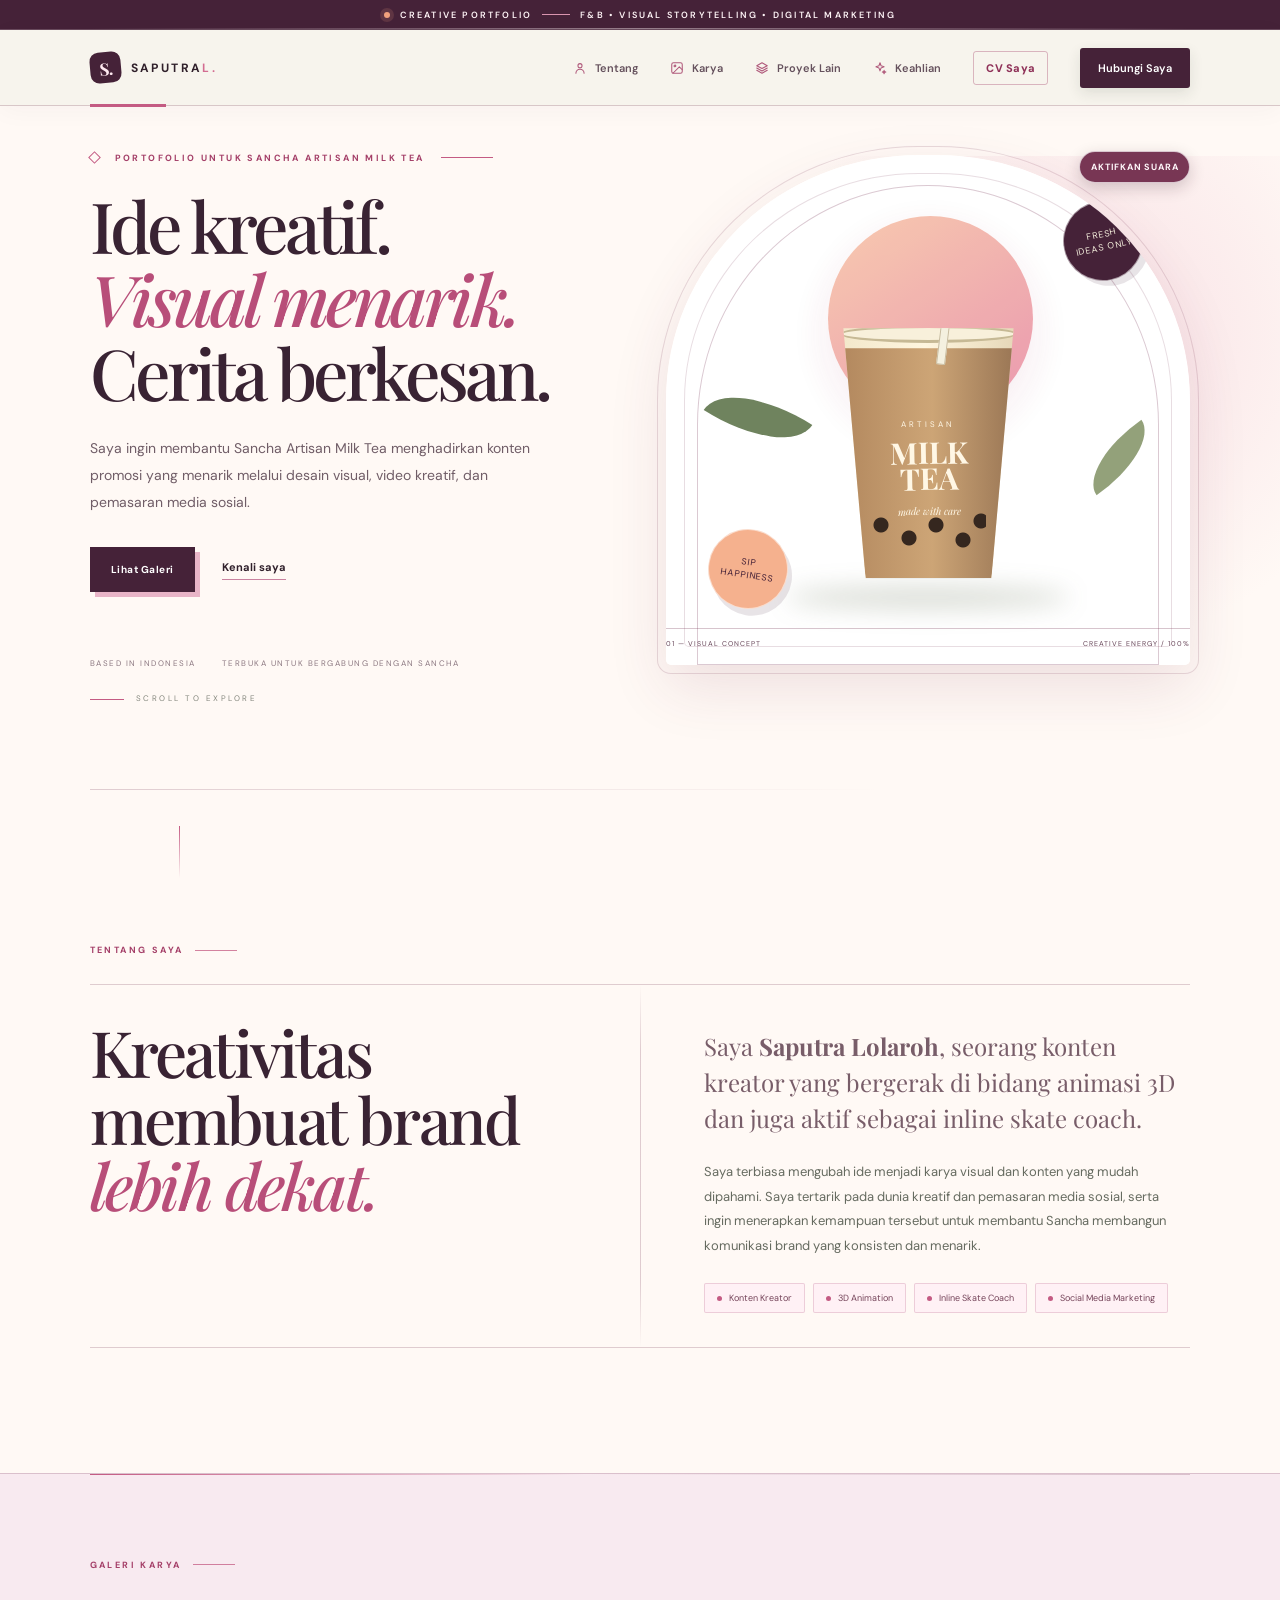
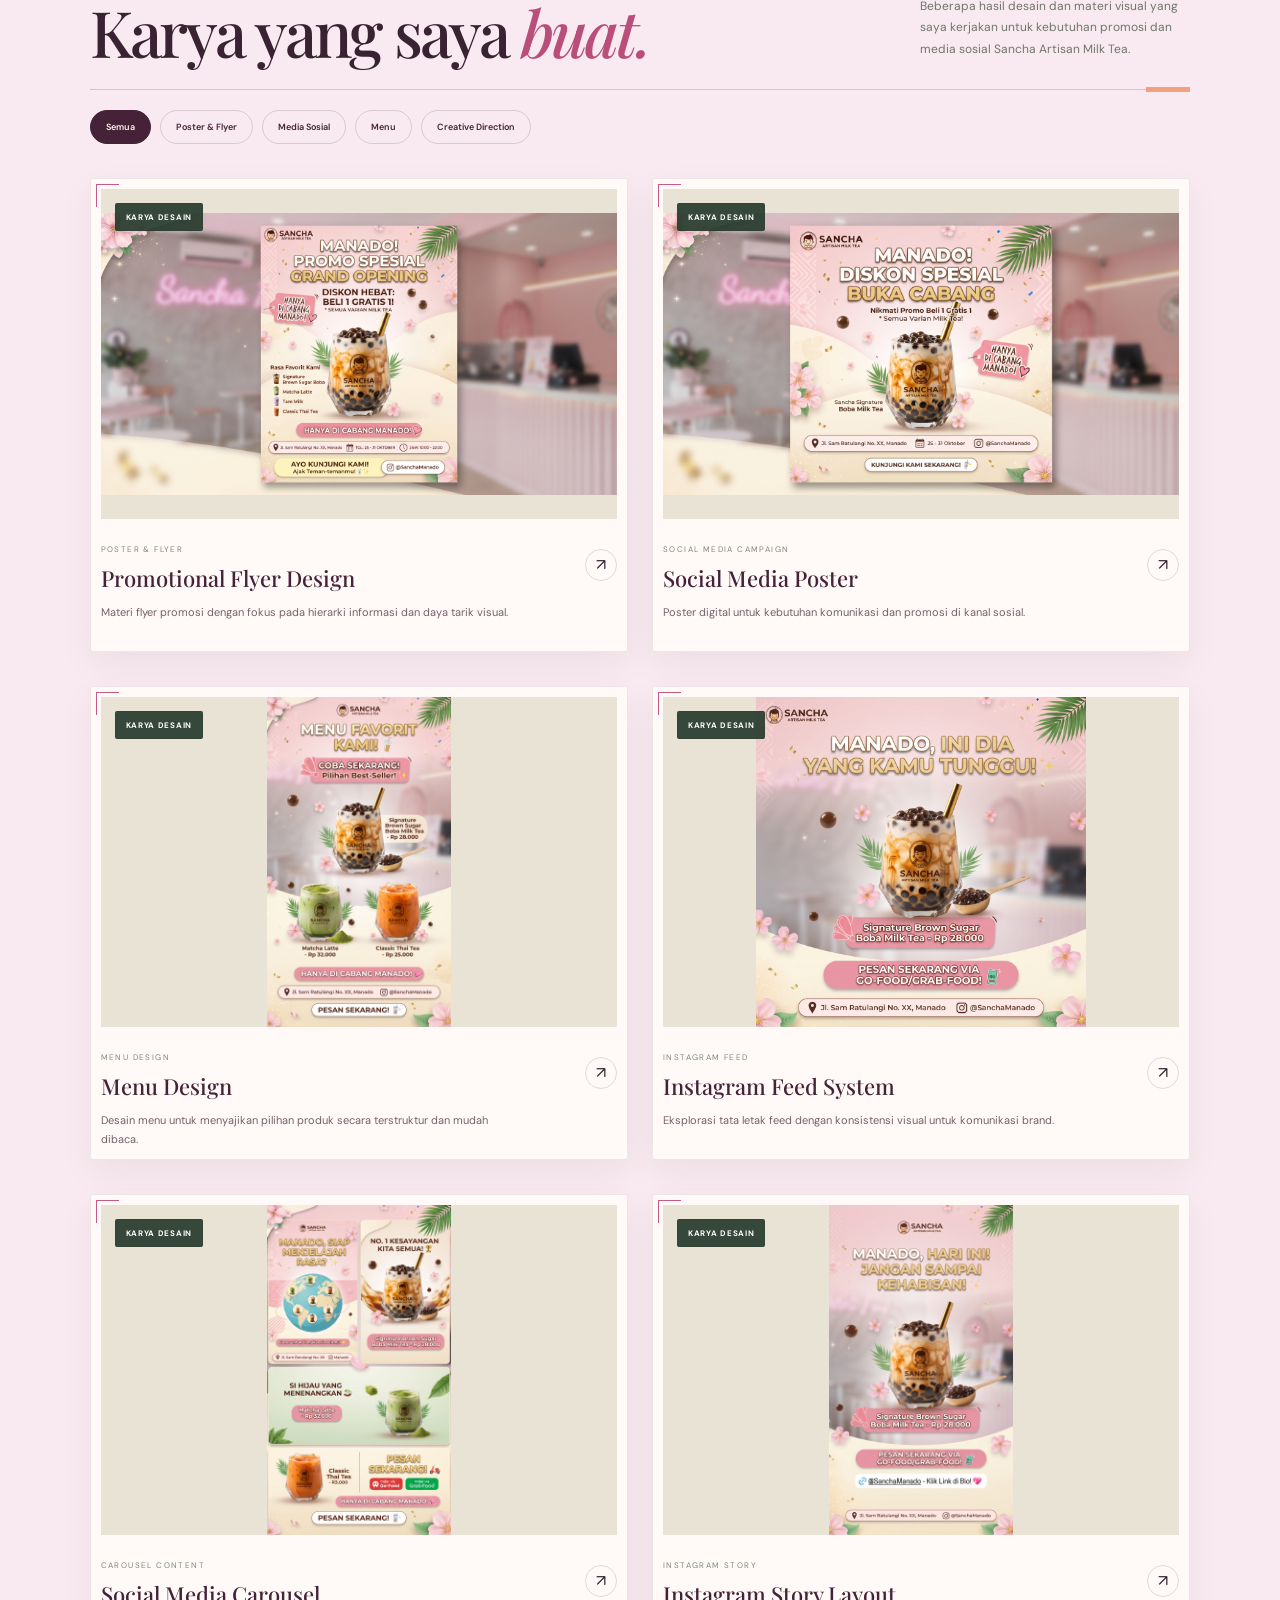
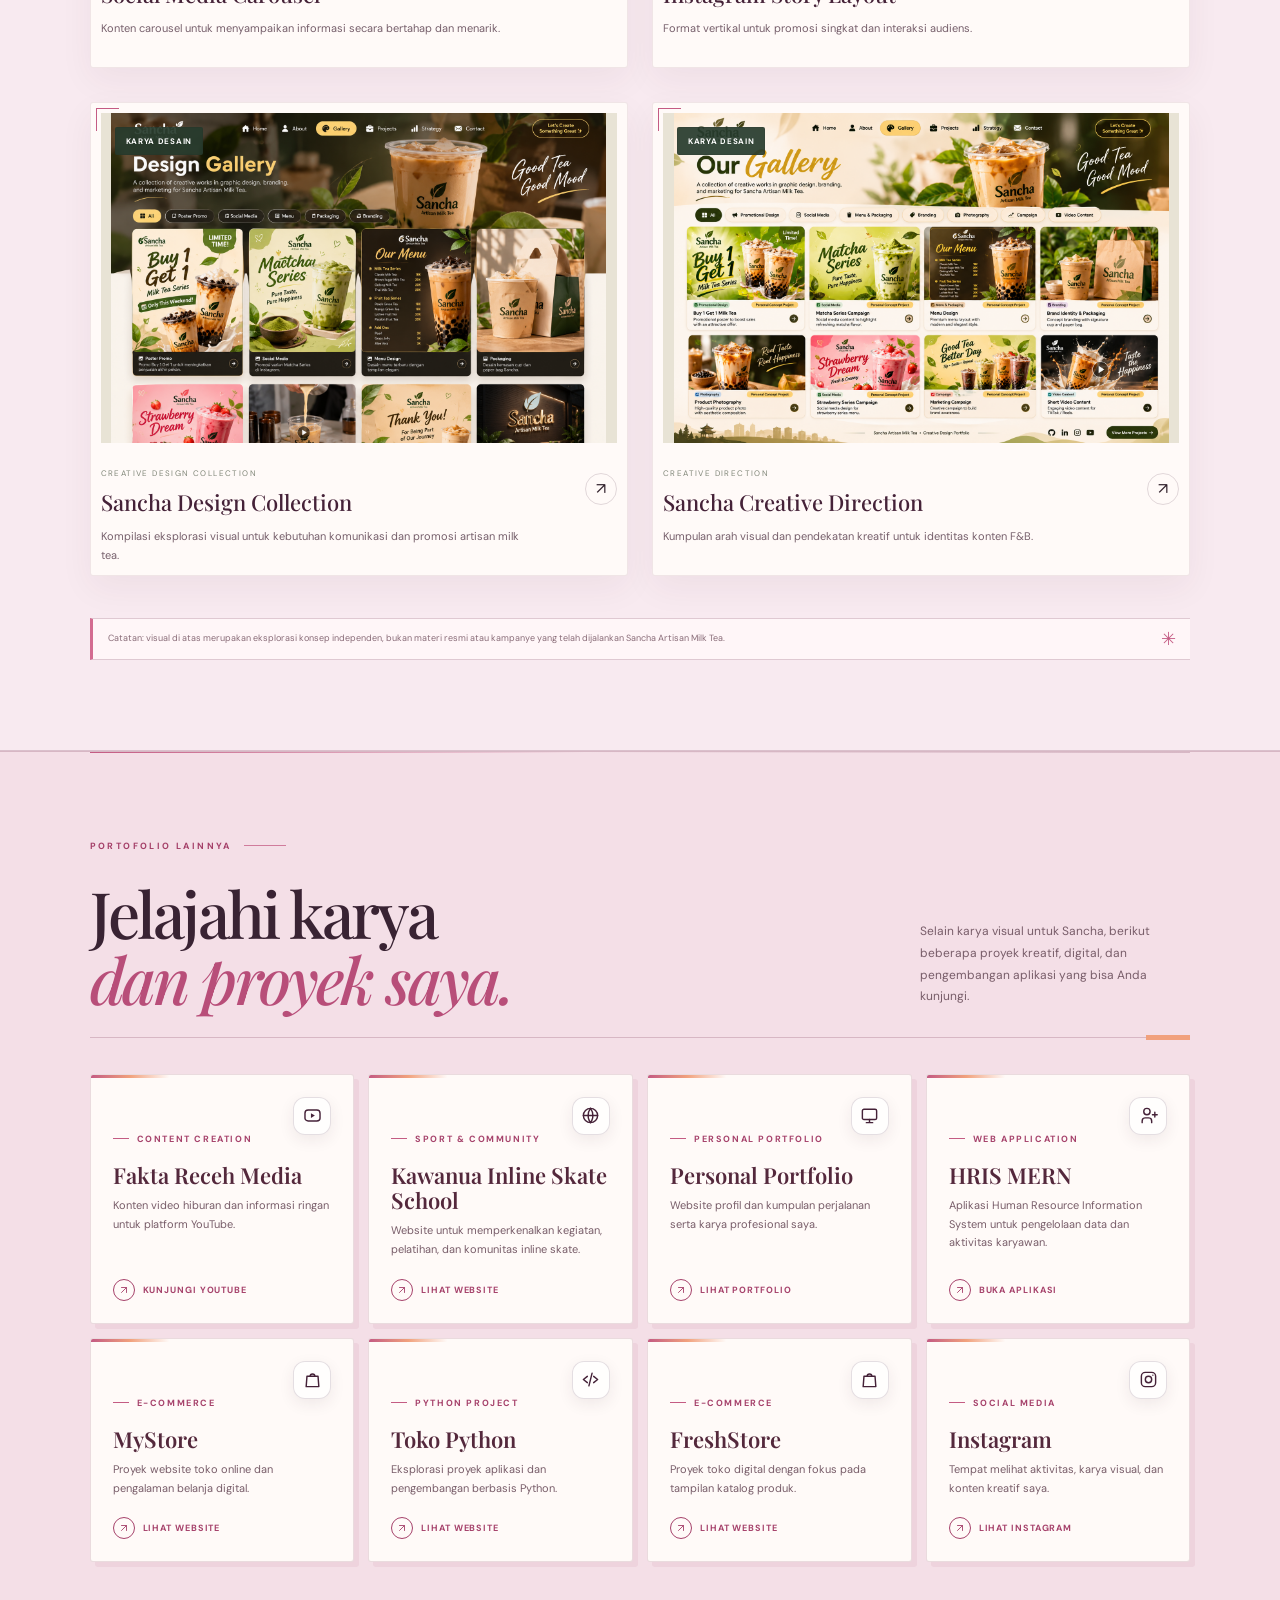
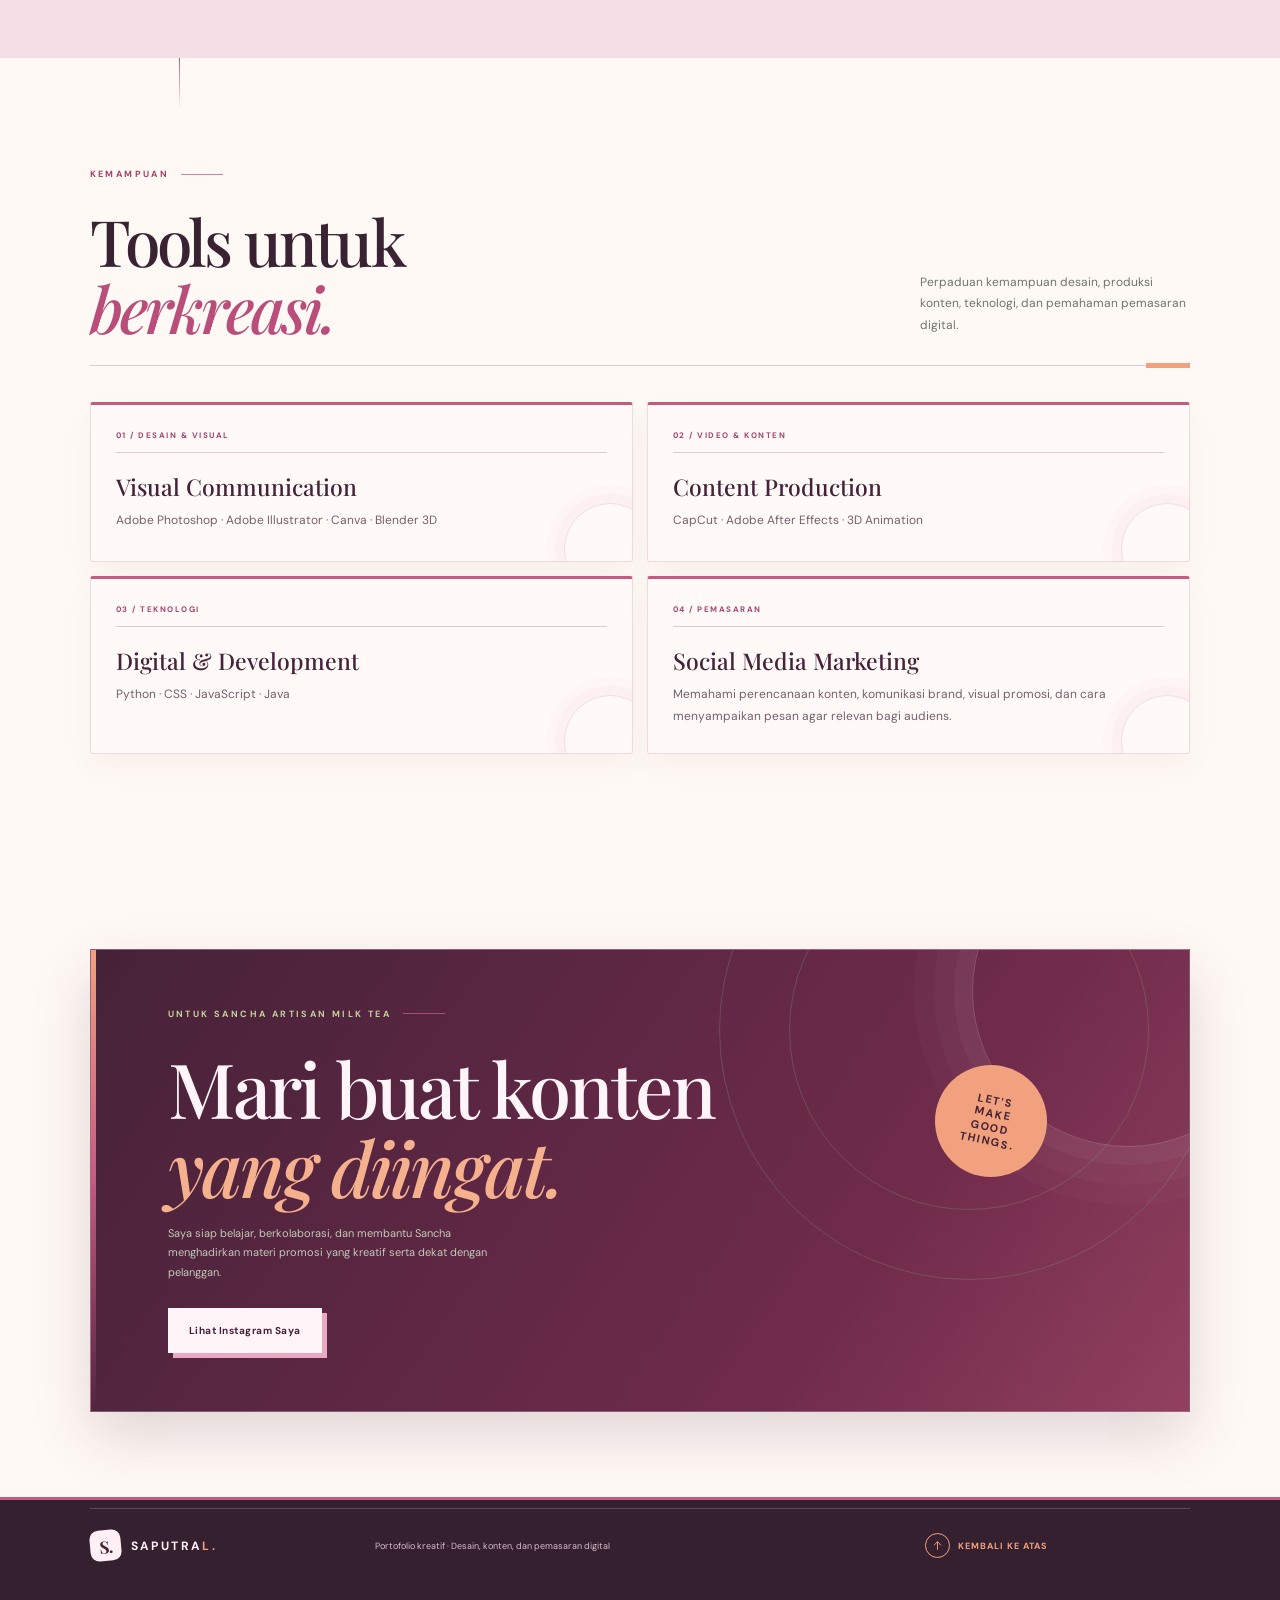
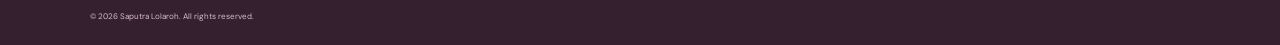
==== commit 8bf16ee1: "Remove duplicate video sound control from hero artwork" ====
--- a/index.html
+++ b/index.html
@@ -32,7 +32,7 @@
         <div class="hero-actions"><a class="button button-dark" href="#work"><span class="ui-icon" aria-hidden="true"><svg viewBox="0 0 24 24" aria-hidden="true"><rect x="3" y="3" width="18" height="18" rx="3"/><circle cx="8.5" cy="8.5" r="1.5"/><path d="m21 15-5-5L5 21"/></svg></span>Lihat Galeri</a><a class="text-link" href="#about"><span class="ui-icon" aria-hidden="true"><svg viewBox="0 0 24 24" aria-hidden="true"><circle cx="12" cy="8" r="3.5"/><path d="M5 21a7 7 0 0 1 14 0"/></svg></span>Kenali saya</a></div>
         <div class="hero-meta"><span>BASED IN INDONESIA</span><span>TERBUKA UNTUK BERGABUNG DENGAN SANCHA</span></div>
       </div>
-      <div class="hero-art" aria-label="Ilustrasi konseptual minuman artisan milk tea"><div class="hero-video-bg"><video id="heroCreativeVideo" autoplay loop playsinline preload="auto"><source src="assets/videos/apalah%20estetik%2C%2C%20so%20muak%2C.mp4" type="video/mp4">Browser Anda tidak mendukung pemutaran video.</video><button class="hero-video-sound" type="button" aria-controls="heroCreativeVideo" aria-pressed="true">♪ SUARA AKTIF</button></div>
+      <div class="hero-art" aria-label="Ilustrasi konseptual minuman artisan milk tea"><div class="hero-video-bg"><video id="heroCreativeVideo" autoplay loop playsinline preload="auto"><source src="assets/videos/apalah%20estetik%2C%2C%20so%20muak%2C.mp4" type="video/mp4">Browser Anda tidak mendukung pemutaran video.</video></div>
         <div class="art-sticker sticker-top">FRESH<br>IDEAS ONLY</div>
         <div class="sun-disc"></div><div class="art-leaf leaf-one"></div><div class="art-leaf leaf-two"></div>
         <div class="cup-shadow"></div><div class="drink-cup"><div class="cup-lid"></div><div class="cup-straw"></div><div class="cup-liquid"></div><div class="cup-pearls"></div><div class="cup-label"><small>ARTISAN</small><b>MILK<br>TEA</b><i>made with care</i></div></div>
--- a/assets/css/style.css
+++ b/assets/css/style.css
@@ -442,3 +442,40 @@
  .contact-card:before{right:-190px;top:-80px}
  .portfolio-note{padding-right:42px}
 }
+
+
+/* MODERN INLINE ICON SYSTEM — consistent iconography for navigation, actions and links */
+.ui-icon,.project-platform-icon,.visit-icon,.link-arrow{display:inline-flex;align-items:center;justify-content:center;flex:0 0 auto}
+.ui-icon svg,.project-platform-icon svg,.visit-icon svg,.link-arrow svg{width:16px;height:16px;fill:none;stroke:currentColor;stroke-width:1.8;stroke-linecap:round;stroke-linejoin:round}
+.nav-links>a{display:inline-flex;align-items:center;gap:8px}
+.nav-links>a:not(.nav-contact) .ui-icon{color:var(--green);opacity:.85}
+.nav-links>a:not(.nav-contact) .ui-icon svg{width:14px;height:14px}
+.nav-cv{padding:9px 12px;border:1px solid var(--line);border-radius:3px}
+.nav-contact{gap:9px;box-shadow:0 5px 14px rgba(38,59,45,.12);transition:transform .2s,box-shadow .2s}
+.nav-contact:hover{transform:translateY(-2px);box-shadow:0 8px 20px rgba(38,59,45,.18)}
+.nav-contact .ui-icon{color:var(--lime)}
+.hero-video-sound{display:inline-flex;align-items:center;gap:7px}
+.hero-video-sound .ui-icon svg{width:13px;height:13px}
+.button .ui-icon svg,.text-link .ui-icon svg{width:15px;height:15px}
+.button-dark .ui-icon{color:var(--lime)}
+.text-link{display:inline-flex;align-items:center;gap:8px}
+.project-link-card{position:relative;padding-top:58px!important}
+.project-platform-icon{position:absolute;top:22px;right:22px;width:38px;height:38px;border-radius:12px;background:rgba(255,255,255,.72);border:1px solid rgba(69,34,56,.14);color:var(--detail-ink,#452238);box-shadow:0 5px 15px rgba(69,34,56,.08);transition:transform .25s,background .25s,color .25s}
+.project-platform-icon svg{width:19px;height:19px}
+.project-link-card:hover .project-platform-icon{transform:translateY(-3px) rotate(-5deg);background:var(--detail-ink,#452238);color:#fff}
+.project-visit{display:inline-flex;align-items:center;gap:8px}
+.visit-icon{width:22px;height:22px;border:1px solid currentColor;border-radius:50%;transition:transform .2s,background .2s}
+.visit-icon svg{width:12px;height:12px}
+.project-link-card:hover .visit-icon{transform:translate(2px,-2px);background:var(--detail-ink,#452238);color:#fff}
+.contact-card .button .ui-icon{color:inherit}
+.footer>a:last-of-type{display:inline-flex;align-items:center;gap:8px}
+.footer>a:last-of-type .ui-icon{width:25px;height:25px;border:1px solid currentColor;border-radius:50%}
+.footer>a:last-of-type .ui-icon svg{width:13px;height:13px}
+@media(max-width:760px){
+ .nav-links>a{gap:6px}
+ .project-platform-icon{top:16px;right:16px}
+ .project-link-card{padding-top:52px!important}
+}
+@media(prefers-reduced-motion:reduce){
+ .project-platform-icon,.visit-icon,.nav-contact{transition:none}
+}
